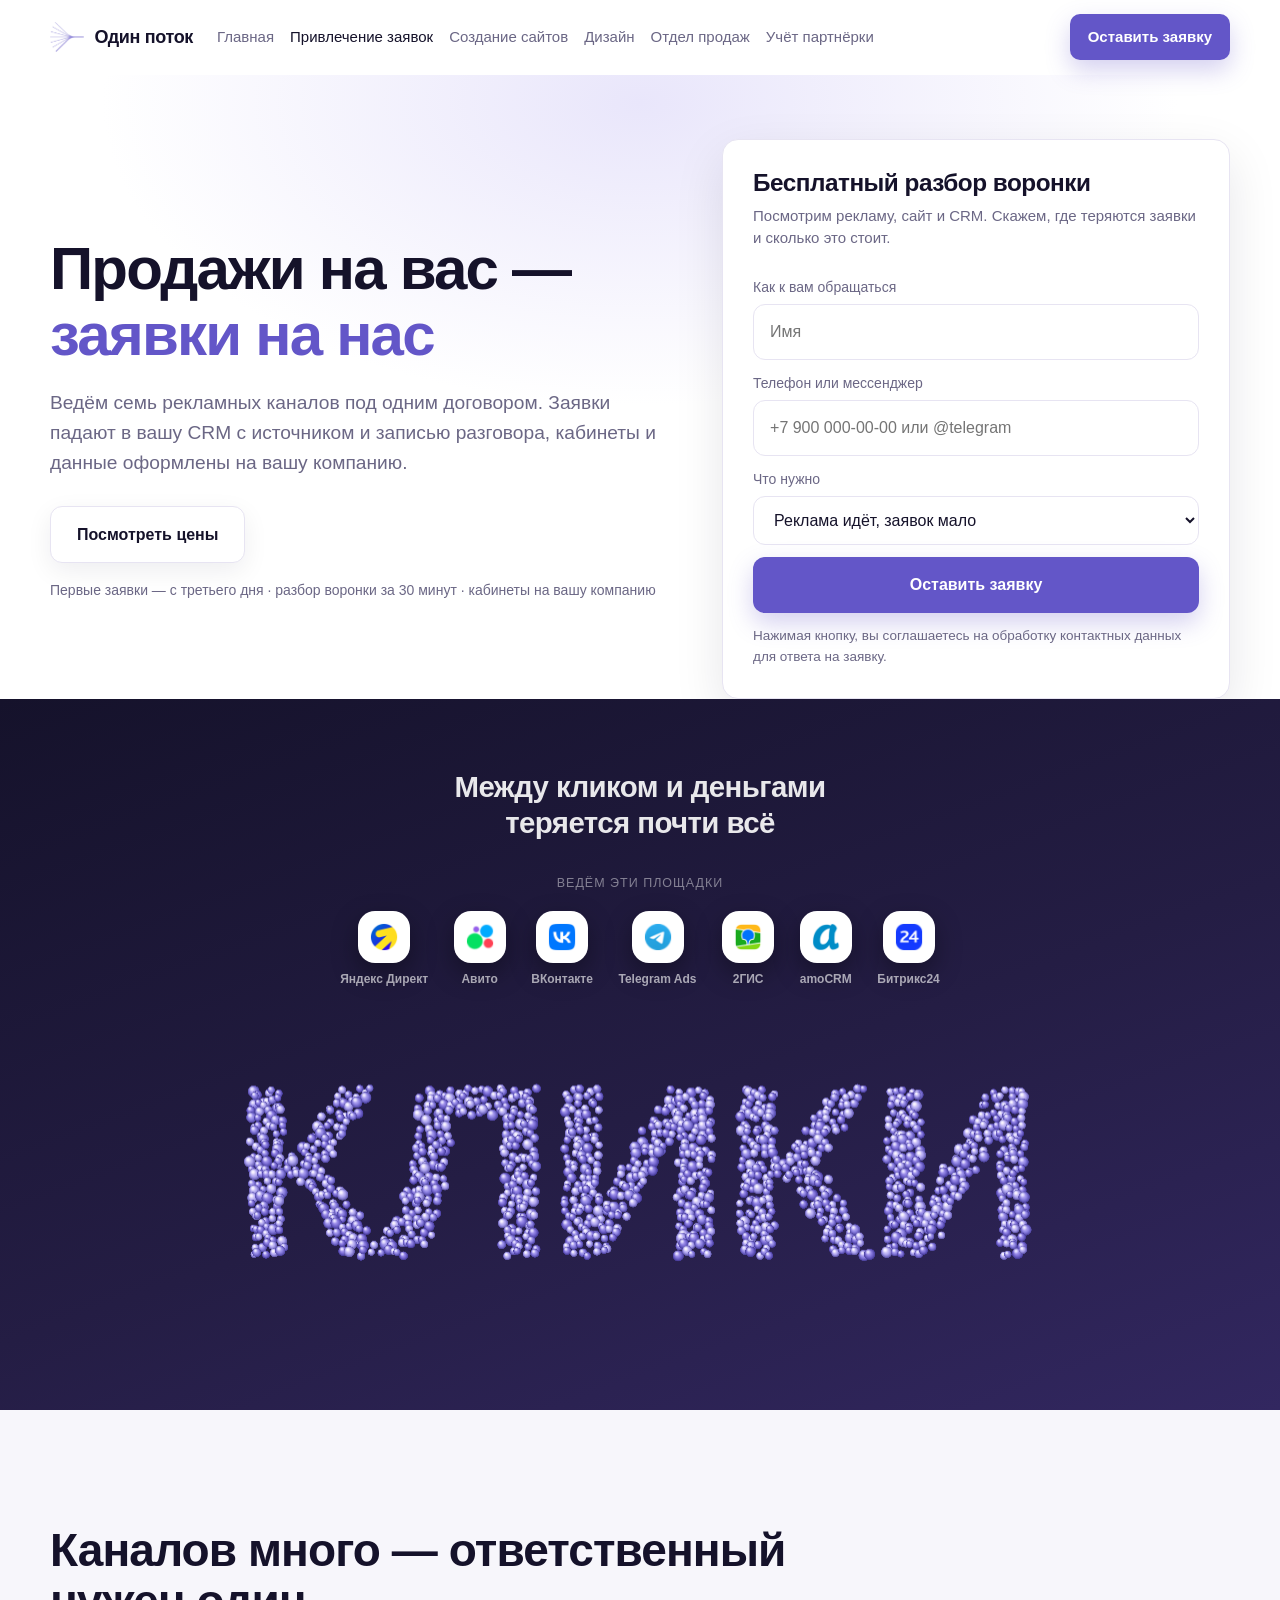
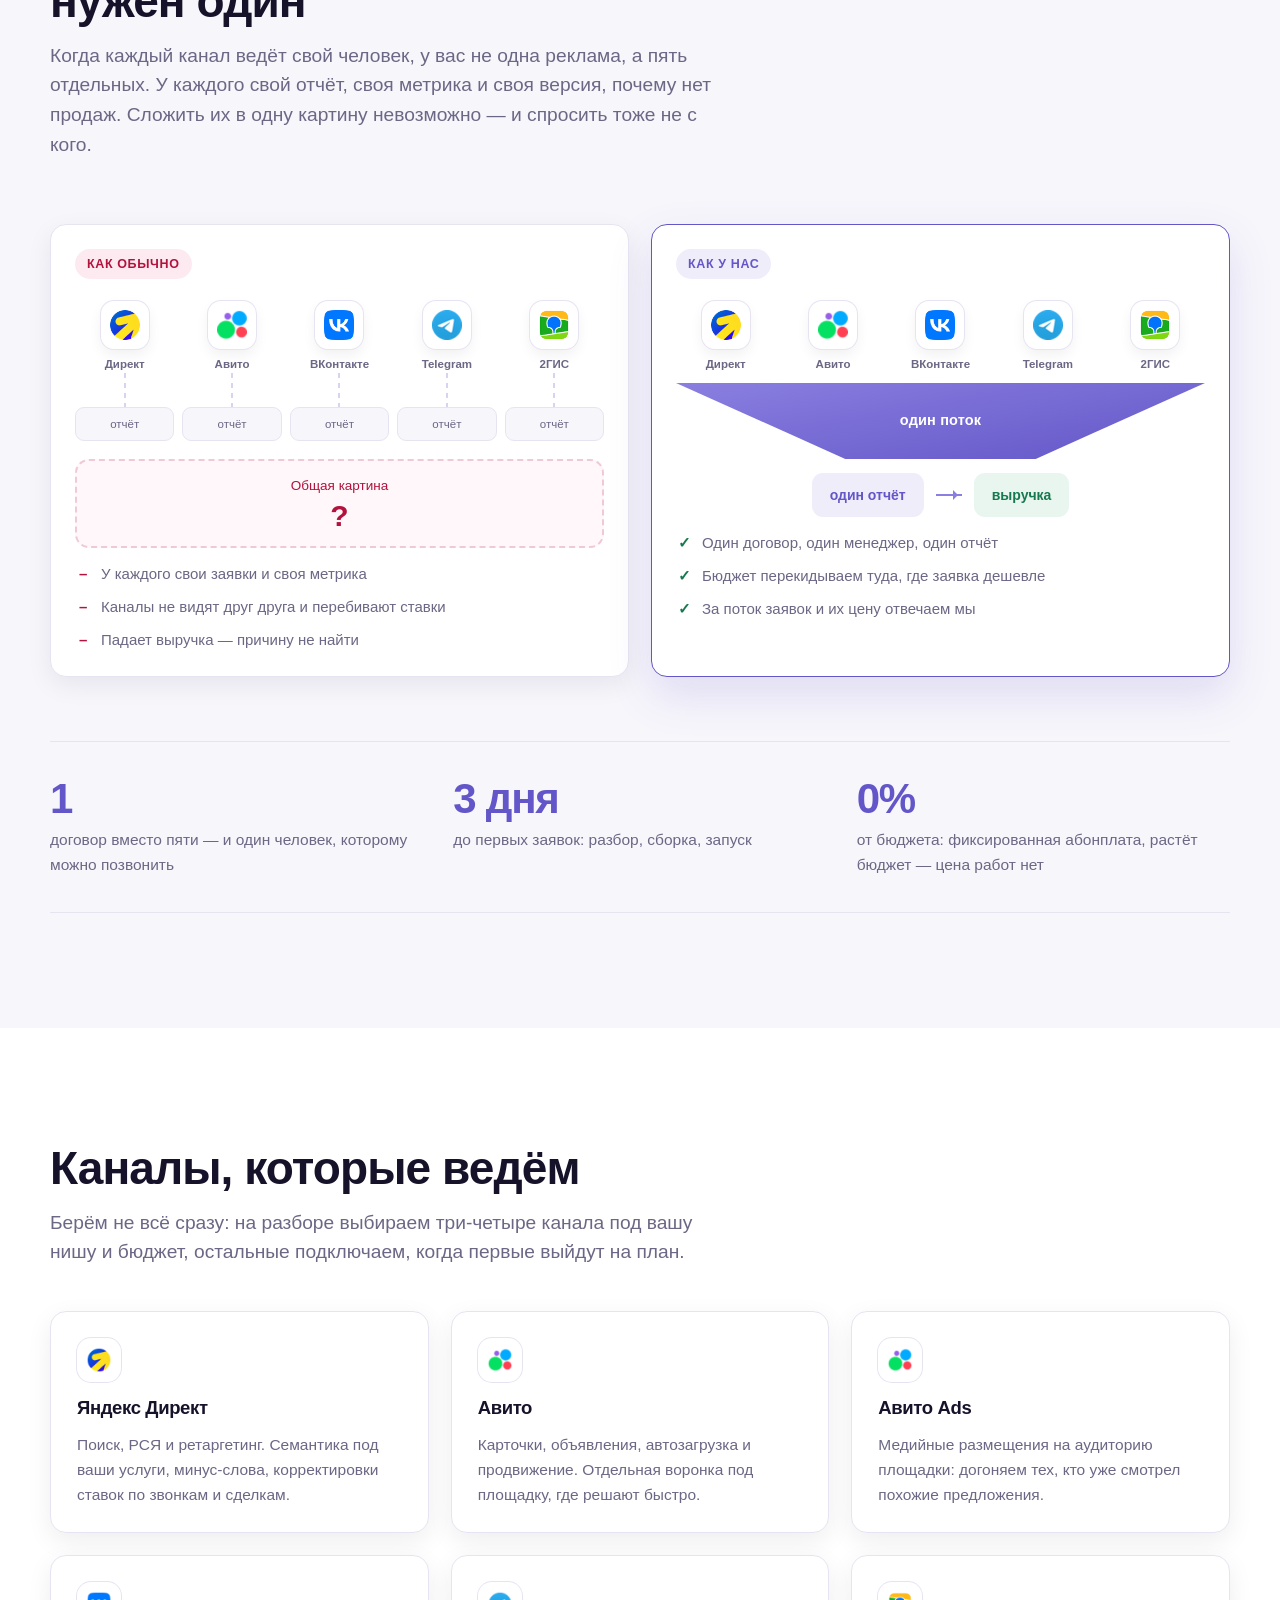
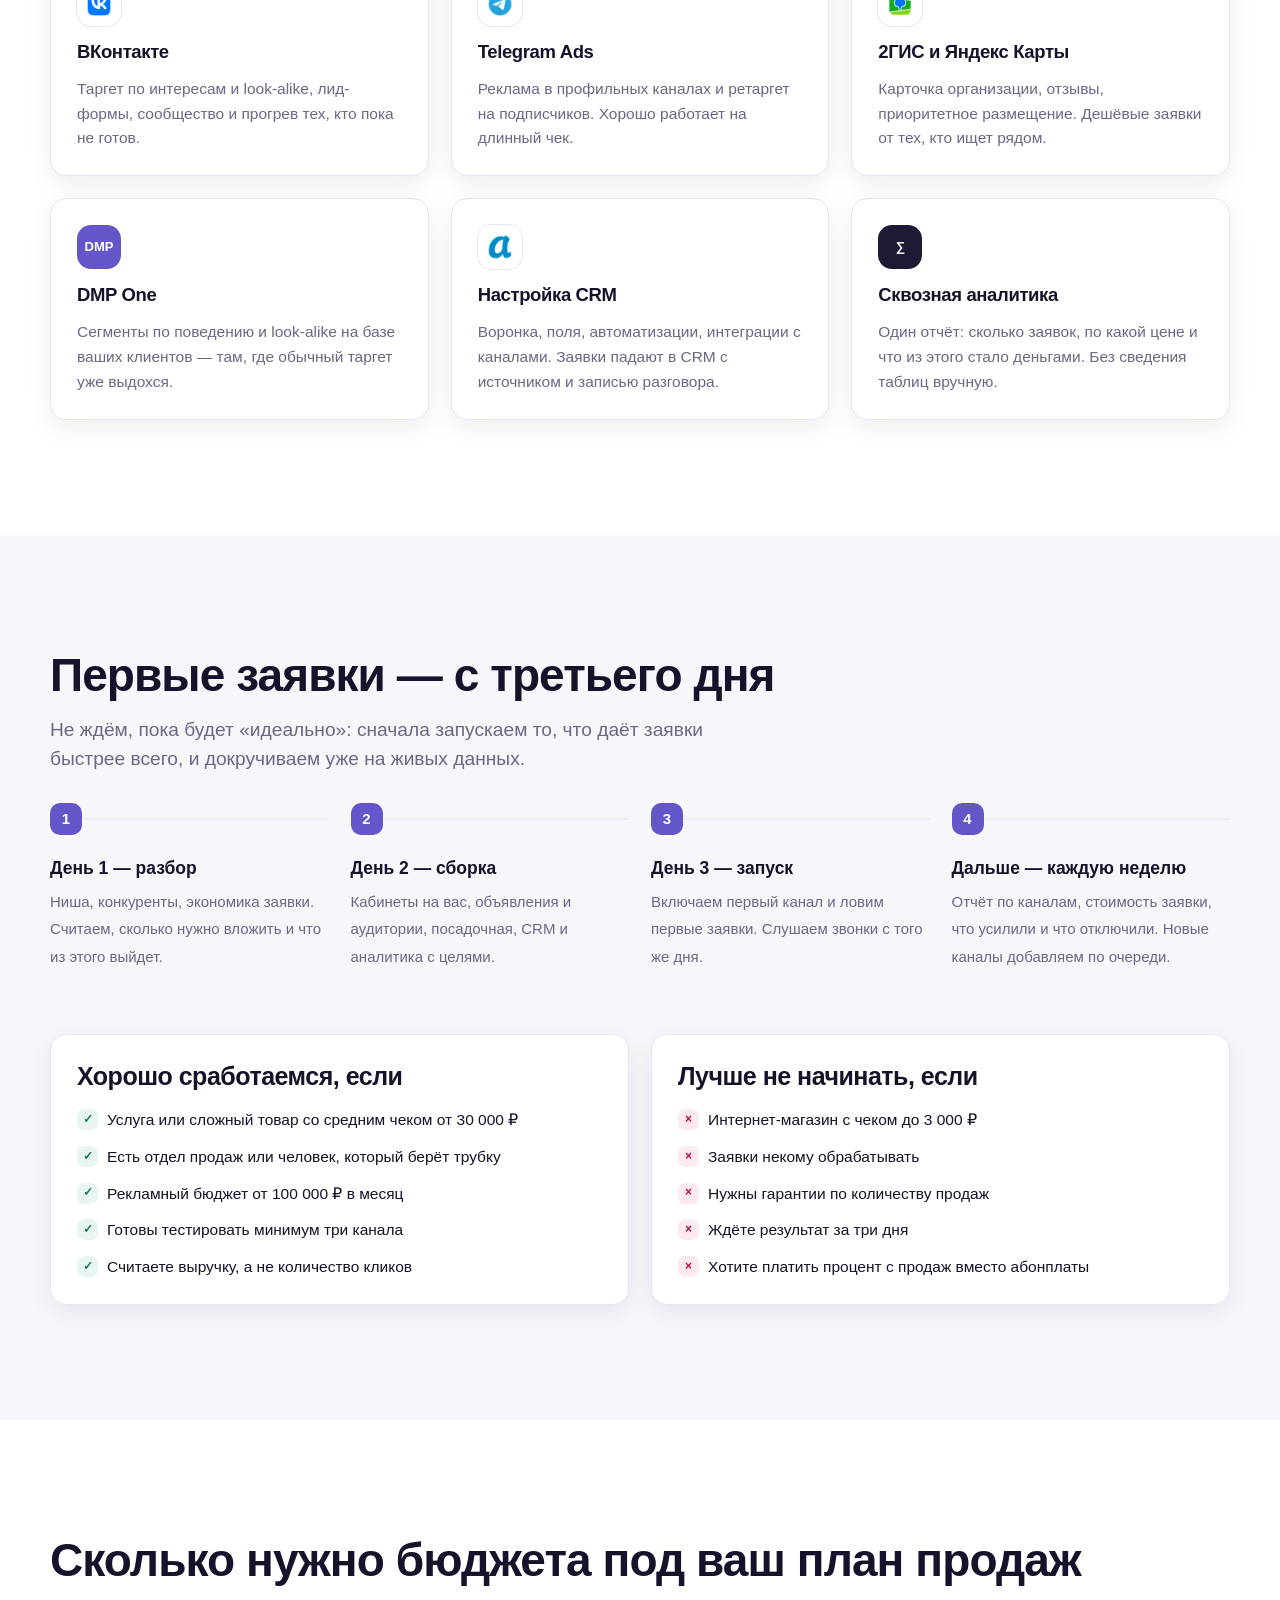
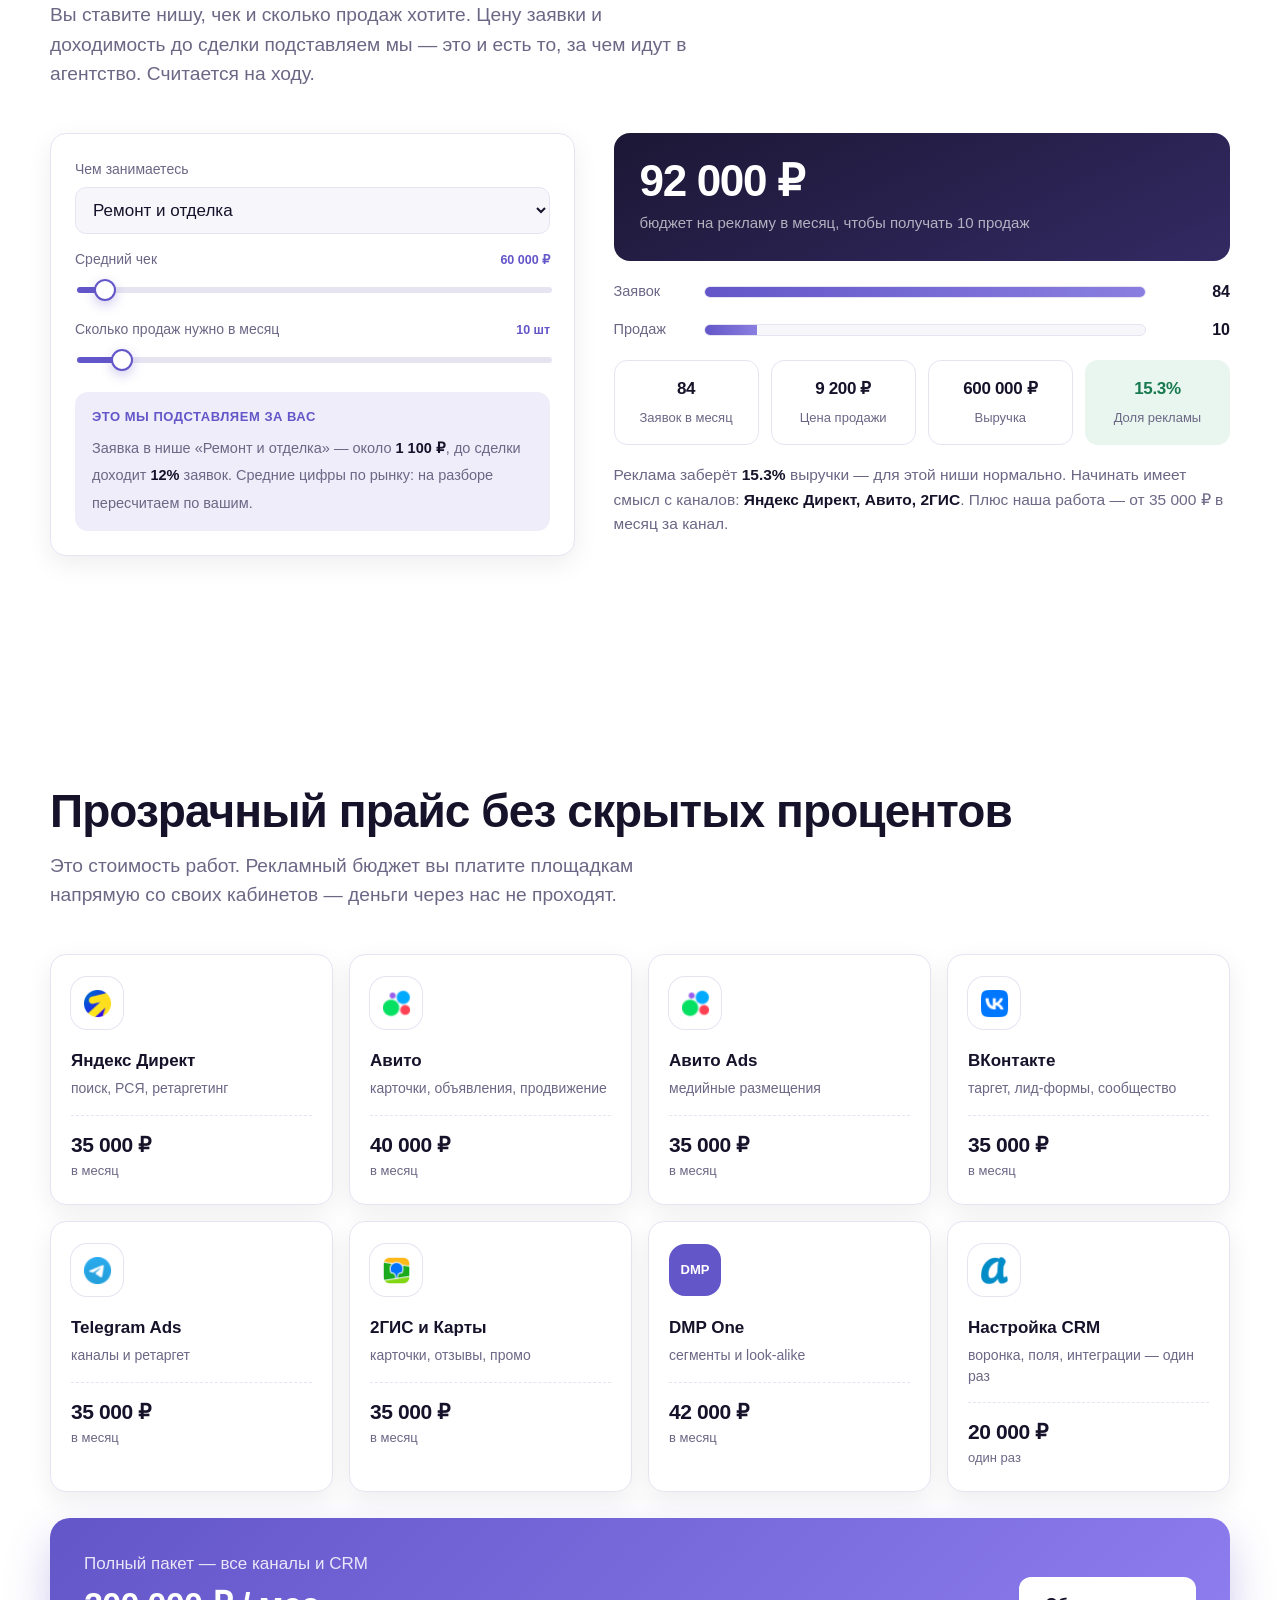
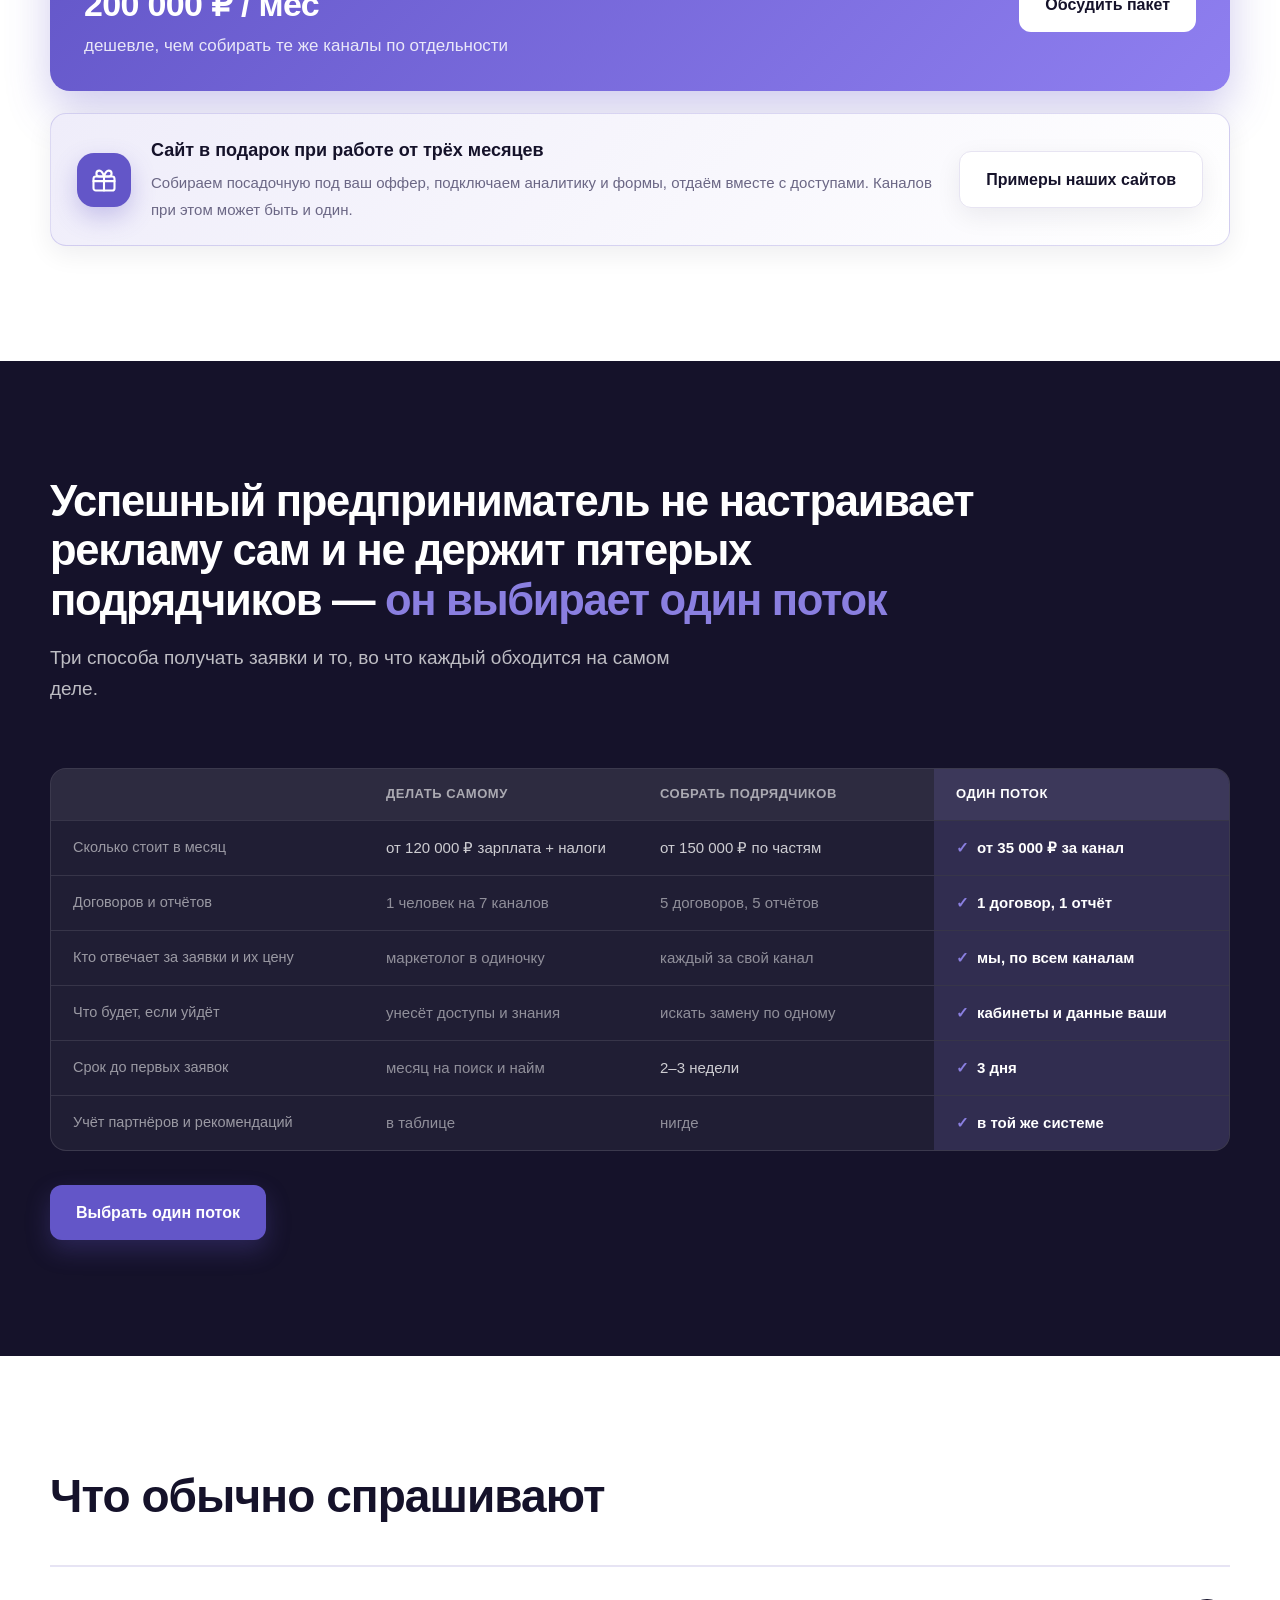
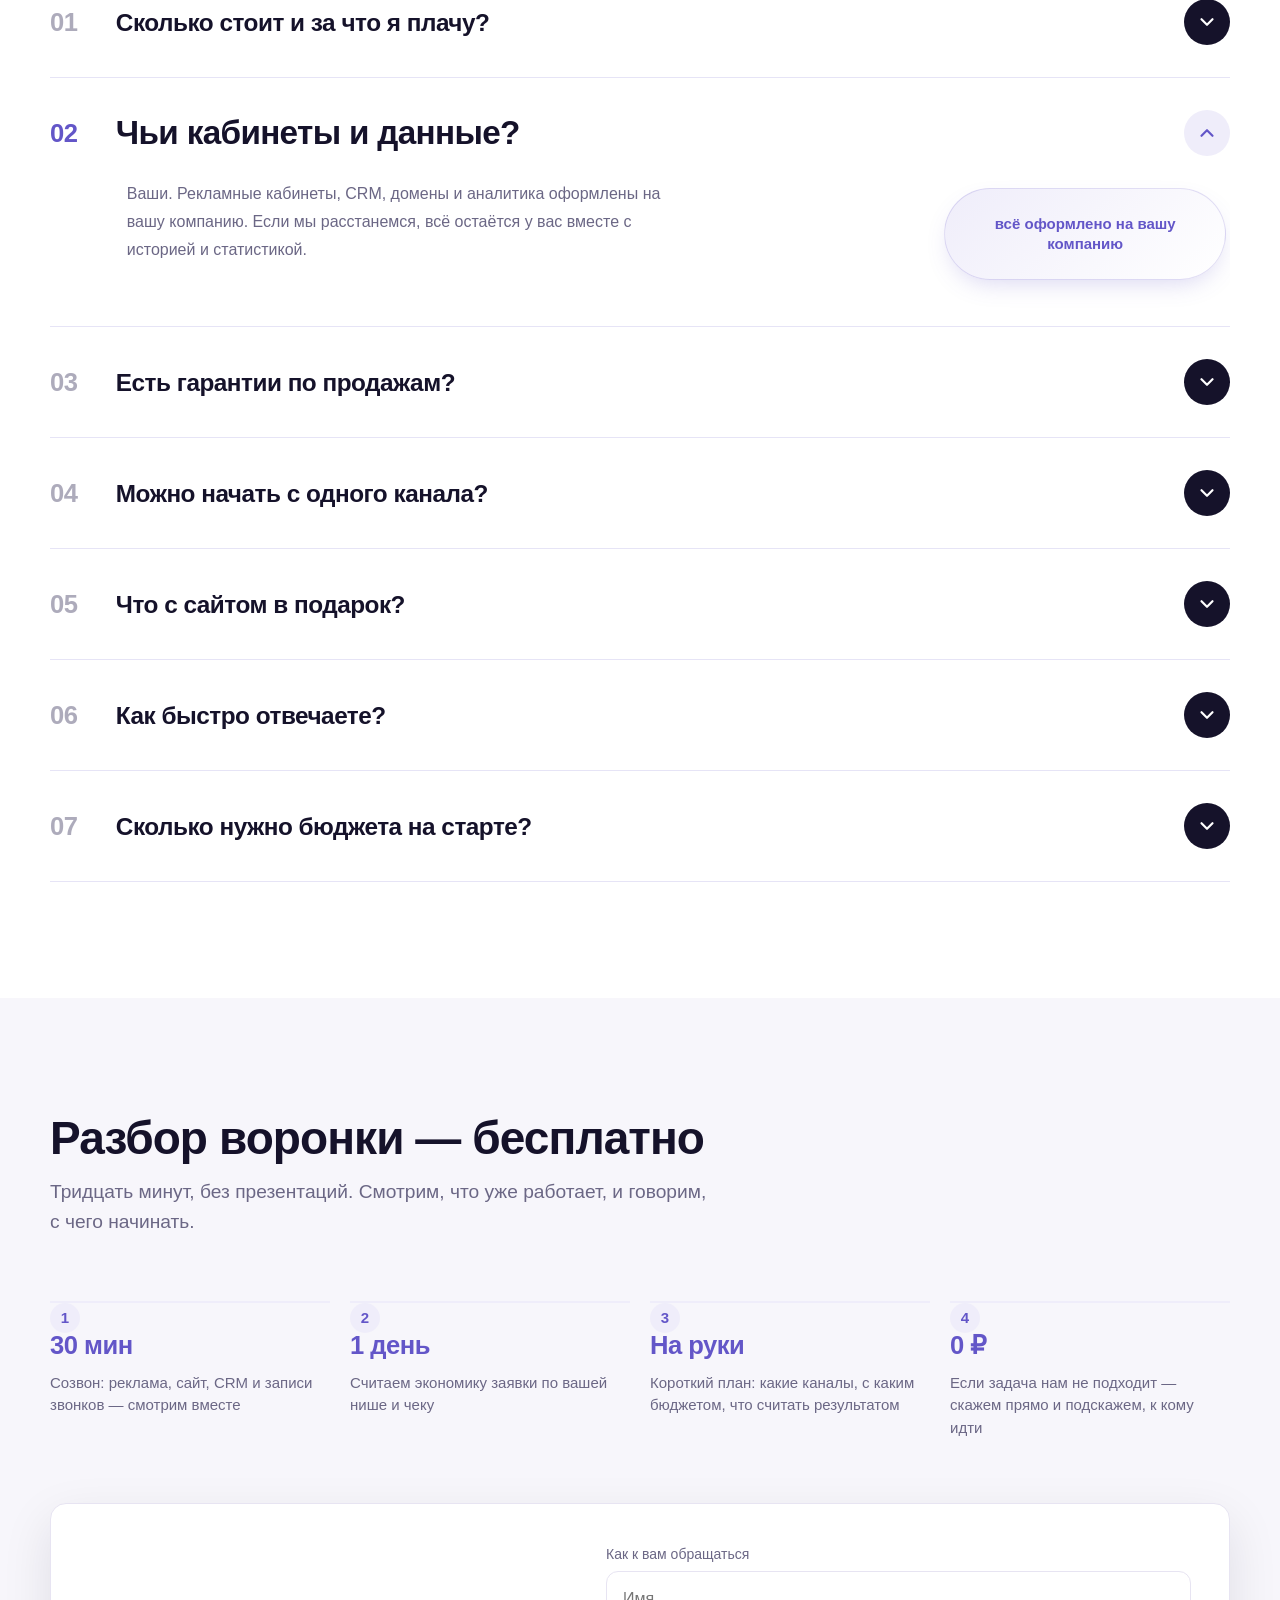
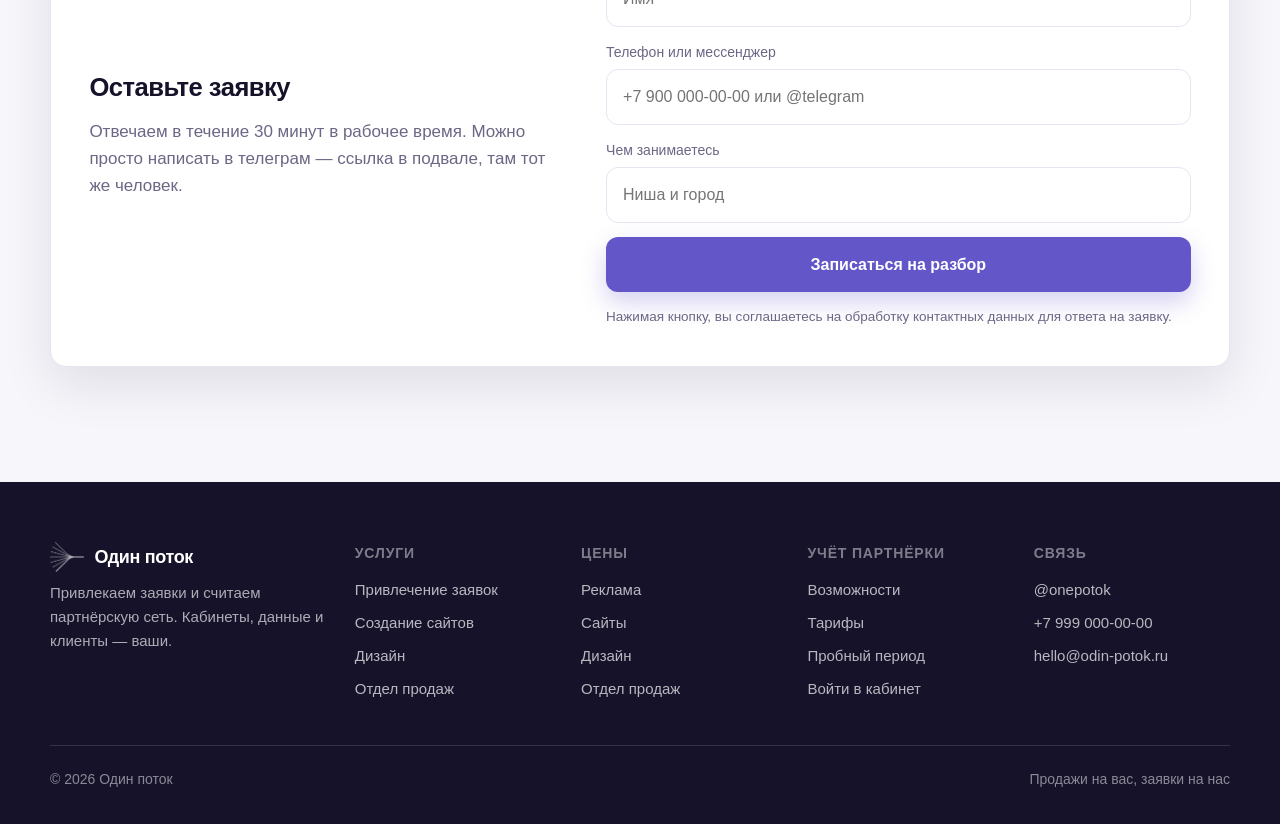
==== agency.html @ 2ae7df0f "Точки вылетают из площадок и сливаются в один поток Логотипы стали настоящими источниками: из-под ка" ====
<!doctype html>
<html lang="ru">
<head>
<meta charset="utf-8" />
<meta name="viewport" content="width=device-width, initial-scale=1" />
<title>Привлечение заявок — агентство «Один поток»</title>
<meta name="description" content="Яндекс Директ, Авито, ВКонтакте, Telegram Ads, 2ГИС, DMP One и настройка CRM под одним договором. Фиксированная абонплата, первые заявки с третьего дня, кабинеты на вашу компанию." />
<link rel="icon" href="assets/logo-mark.png" />
<link rel="stylesheet" href="styles.css" />
</head>
<body data-page="agency">

<header class="head" id="head"></header>

<main>
<!-- ПЕРВЫЙ ЭКРАН -->
<section class="hero hero--page" id="start">
  <div class="wrap hero__in hero__in--split">
    <div>
      <h1 class="rise">Продажи на вас —<br /><span>заявки на нас</span></h1>
      <p class="lead rise">Ведём семь рекламных каналов под одним договором. Заявки падают в вашу CRM с источником и записью разговора,
        кабинеты и данные оформлены на вашу компанию.</p>
      <div class="hero__cta rise">
        <a class="btn btn--ghost" href="#prices">Посмотреть цены</a>
      </div>
      <p class="hero__note rise">Первые заявки — с третьего дня · разбор воронки за 30 минут · кабинеты на вашу компанию</p>
    </div>
    <div data-hero-form="Привлечение заявок"
         data-title="Бесплатный разбор воронки"
         data-sub="Посмотрим рекламу, сайт и CRM. Скажем, где теряются заявки и сколько это стоит."
         data-pick="Реклама идёт, заявок мало|Рекламы пока нет|Меняем подрядчика|Нужна сквозная аналитика|Пока просто посоветоваться"></div>
  </div>

</section>

<!-- ПОЛОСА «ПОТОК» -->
<section class="flowband">
  <div class="wrap">
    <canvas class="stream stream--band" data-flow="КЛИКИ|ЗАЯВКИ|ПРОДАЖИ|₽" data-caps="За них вы платите площадкам|До вас доходит часть|Из них закрывается часть|Ради этого всё и затевалось" aria-hidden="true"></canvas>
    <h2 class="flowband__h rise">Между кликом и деньгами теряется почти всё</h2>
    <div class="srcs" id="srcs"></div>
    <div class="flowband__stage"></div>
    <p class="flowband__cap" data-flow-cap>&nbsp;</p>
  </div>
</section>

<!-- ПРОБЛЕМА -->
<section class="section section--paper">
  <div class="wrap">
    <div class="rise" style="max-width:860px">
      <h2>Каналов много — ответственный нужен один</h2>
      <p class="lead mt-s">Когда каждый канал ведёт свой человек, у вас не одна реклама, а пять отдельных.
        У каждого свой отчёт, своя метрика и своя версия, почему нет продаж. Сложить их в одну картину невозможно —
        и спросить тоже не с кого.</p>
    </div>

    <div class="vs mt-xl">
      <div class="vs__col rise">
        <span class="vs__tag vs__tag--bad">Как обычно</span>
        <div class="dg">
          <div class="dg__row"><span class="dg__chip"><img src="assets/logos/yandex.png" alt="Директ" loading="lazy" /><i>Директ</i></span><span class="dg__chip"><img src="assets/logos/avito.png" alt="Авито" loading="lazy" /><i>Авито</i></span><span class="dg__chip"><img src="assets/logos/vk.png" alt="ВКонтакте" loading="lazy" /><i>ВКонтакте</i></span><span class="dg__chip"><img src="assets/logos/telegram.png" alt="Telegram" loading="lazy" /><i>Telegram</i></span><span class="dg__chip"><img src="assets/logos/2gis.png" alt="2ГИС" loading="lazy" /><i>2ГИС</i></span></div>
          <div class="dg__lanes dg__lanes--split" aria-hidden="true"><i></i><i></i><i></i><i></i><i></i></div>
          <div class="dg__reports">
            <span>отчёт</span><span>отчёт</span><span>отчёт</span><span>отчёт</span><span>отчёт</span>
          </div>
          <div class="dg__empty">Общая картина<b>?</b></div>
        </div>
        <ul class="vs__list">
          <li>У каждого свои заявки и своя метрика</li>
          <li>Каналы не видят друг друга и перебивают ставки</li>
          <li>Падает выручка — причину не найти</li>
        </ul>
      </div>

      <div class="vs__col vs__col--good rise">
        <span class="vs__tag vs__tag--good">Как у нас</span>
        <div class="dg">
          <div class="dg__row"><span class="dg__chip"><img src="assets/logos/yandex.png" alt="Директ" loading="lazy" /><i>Директ</i></span><span class="dg__chip"><img src="assets/logos/avito.png" alt="Авито" loading="lazy" /><i>Авито</i></span><span class="dg__chip"><img src="assets/logos/vk.png" alt="ВКонтакте" loading="lazy" /><i>ВКонтакте</i></span><span class="dg__chip"><img src="assets/logos/telegram.png" alt="Telegram" loading="lazy" /><i>Telegram</i></span><span class="dg__chip"><img src="assets/logos/2gis.png" alt="2ГИС" loading="lazy" /><i>2ГИС</i></span></div>
          <div class="dg__funnel" aria-hidden="true"><span>один поток</span></div>
          <div class="dg__out">
            <span class="dg__card">один отчёт</span>
            <span class="dg__arrow" aria-hidden="true"></span>
            <span class="dg__card dg__card--money">выручка</span>
          </div>
        </div>
        <ul class="vs__list vs__list--good">
          <li>Один договор, один менеджер, один отчёт</li>
          <li>Бюджет перекидываем туда, где заявка дешевле</li>
          <li>За поток заявок и их цену отвечаем мы</li>
        </ul>
      </div>
    </div>

    <div class="stats mt-xl rise">
      <div><b>1</b><span>договор вместо пяти — и один человек, которому можно позвонить</span></div>
      <div><b>3 дня</b><span>до первых заявок: разбор, сборка, запуск</span></div>
      <div><b>0%</b><span>от бюджета: фиксированная абонплата, растёт бюджет — цена работ нет</span></div>
    </div>
  </div>
</section>

<!-- КАНАЛЫ -->
<section class="section" id="channels-sec">
  <div class="wrap">
    <div class="rise">
      <h2>Каналы, которые ведём</h2>
      <p class="lead mt-s">Берём не всё сразу: на разборе выбираем три-четыре канала под вашу нишу и бюджет, остальные подключаем, когда первые выйдут на план.</p>
    </div>
    <div class="grid g3 mt-l" id="channels"></div>
  </div>
</section>

<!-- КАК РАБОТАЕМ -->
<section class="section section--paper" id="how">
  <div class="wrap">
    <div class="rise">
      <h2>Первые заявки — с третьего дня</h2>
      <p class="lead mt-s">Не ждём, пока будет «идеально»: сначала запускаем то, что даёт заявки быстрее всего,
        и докручиваем уже на живых данных.</p>
    </div>
    <div class="steps mt-l">
      <div class="step rise"><b>День 1 — разбор</b><span>Ниша, конкуренты, экономика заявки. Считаем, сколько нужно вложить и что из этого выйдет.</span></div>
      <div class="step rise"><b>День 2 — сборка</b><span>Кабинеты на вас, объявления и аудитории, посадочная, CRM и аналитика с целями.</span></div>
      <div class="step rise"><b>День 3 — запуск</b><span>Включаем первый канал и ловим первые заявки. Слушаем звонки с того же дня.</span></div>
      <div class="step rise"><b>Дальше — каждую неделю</b><span>Отчёт по каналам, стоимость заявки, что усилили и что отключили. Новые каналы добавляем по очереди.</span></div>
    </div>

    <div class="fit mt-xl">
      <div class="card rise">
        <h3>Хорошо сработаемся, если</h3>
        <ul>
          <li>Услуга или сложный товар со средним чеком от 30 000 ₽</li>
          <li>Есть отдел продаж или человек, который берёт трубку</li>
          <li>Рекламный бюджет от 100 000 ₽ в месяц</li>
          <li>Готовы тестировать минимум три канала</li>
          <li>Считаете выручку, а не количество кликов</li>
        </ul>
      </div>
      <div class="card rise">
        <h3>Лучше не начинать, если</h3>
        <ul class="fit--no">
          <li>Интернет-магазин с чеком до 3 000 ₽</li>
          <li>Заявки некому обрабатывать</li>
          <li>Нужны гарантии по количеству продаж</li>
          <li>Ждёте результат за три дня</li>
          <li>Хотите платить процент с продаж вместо абонплаты</li>
        </ul>
      </div>
    </div>
  </div>
</section>

<!-- КАЛЬКУЛЯТОР -->
<section class="section" id="calc-sec">
  <div class="wrap">
    <h2 class="rise">Сколько нужно бюджета под ваш план продаж</h2>
    <p class="lead mt-s rise">Вы ставите нишу, чек и сколько продаж хотите. Цену заявки и доходимость до сделки
      подставляем мы — это и есть то, за чем идут в агентство. Считается на ходу.</p>
    <div class="calc2 mt-l rise" id="calc"></div>
  </div>
</section>

<!-- ЦЕНЫ -->
<section class="section" id="prices">
  <div class="wrap">
    <div class="rise">
      <h2>Прозрачный прайс без скрытых процентов</h2>
      <p class="lead mt-s">Это стоимость работ. Рекламный бюджет вы платите площадкам напрямую со своих кабинетов — деньги через нас не проходят.</p>
    </div>
    <div class="pcards mt-l" id="prices-list"></div>
    <div class="price-hero rise">
      <div>
        <span style="opacity:.85">Полный пакет — все каналы и CRM</span>
        <b>200 000 ₽ / мес</b>
        <span style="opacity:.85">дешевле, чем собирать те же каналы по отдельности</span>
      </div>
      <a class="btn" href="#start">Обсудить пакет</a>
    </div>
    <div class="gift rise">
      <span class="gift__ic" aria-hidden="true">
        <svg viewBox="0 0 24 24" width="28" height="28" fill="none" stroke="currentColor" stroke-width="1.8" stroke-linecap="round" stroke-linejoin="round">
          <rect x="3" y="9" width="18" height="12" rx="2" /><path d="M3 13h18M12 9v12" />
          <path d="M12 9S10.5 4 8 4a2.5 2.5 0 0 0 0 5h4zM12 9s1.5-5 4-5a2.5 2.5 0 0 1 0 5h-4z" />
        </svg>
      </span>
      <div class="gift__t">
        <b>Сайт в подарок при работе от трёх месяцев</b>
        <span>Собираем посадочную под ваш оффер, подключаем аналитику и формы, отдаём вместе с доступами.
          Каналов при этом может быть и один.</span>
      </div>
      <a class="btn btn--ghost" href="web.html#works">Примеры наших сайтов</a>
    </div>
  </div>
</section>

<!-- СРАВНЕНИЕ -->
<section class="section section--ink">
  <div class="wrap">
    <h2 class="slogan rise">Успешный предприниматель не настраивает рекламу сам
      и не держит пятерых подрядчиков — <span>он выбирает один поток</span></h2>
    <p class="slogan__p rise">Три способа получать заявки и то, во что каждый обходится на самом деле.</p>

    <div class="cmp mt-xl rise">
      <div class="cmp__head">
        <span></span>
        <span class="cmp__h">Делать самому</span>
        <span class="cmp__h">Собрать подрядчиков</span>
        <span class="cmp__h cmp__h--best">Один поток</span>
      </div>
      <div class="cmp__row"><span class="cmp__k">Сколько стоит в месяц</span>
        <span data-l="Самому">от 120 000 ₽ зарплата + налоги</span><span data-l="Подрядчики">от 150 000 ₽ по частям</span><span data-l="Один поток" class="cmp__best">от 35 000 ₽ за канал</span></div>
      <div class="cmp__row"><span class="cmp__k">Договоров и отчётов</span>
        <span data-l="Самому" class="cmp__no">1 человек на 7 каналов</span><span data-l="Подрядчики" class="cmp__no">5 договоров, 5 отчётов</span><span data-l="Один поток" class="cmp__best">1 договор, 1 отчёт</span></div>
      <div class="cmp__row"><span class="cmp__k">Кто отвечает за заявки и их цену</span>
        <span data-l="Самому" class="cmp__no">маркетолог в одиночку</span><span data-l="Подрядчики" class="cmp__no">каждый за свой канал</span><span data-l="Один поток" class="cmp__best">мы, по всем каналам</span></div>
      <div class="cmp__row"><span class="cmp__k">Что будет, если уйдёт</span>
        <span data-l="Самому" class="cmp__no">унесёт доступы и знания</span><span data-l="Подрядчики" class="cmp__no">искать замену по одному</span><span data-l="Один поток" class="cmp__best">кабинеты и данные ваши</span></div>
      <div class="cmp__row"><span class="cmp__k">Срок до первых заявок</span>
        <span data-l="Самому" class="cmp__no">месяц на поиск и найм</span><span data-l="Подрядчики">2–3 недели</span><span data-l="Один поток" class="cmp__best">3 дня</span></div>
      <div class="cmp__row"><span class="cmp__k">Учёт партнёров и рекомендаций</span>
        <span data-l="Самому" class="cmp__no">в таблице</span><span data-l="Подрядчики" class="cmp__no">нигде</span><span data-l="Один поток" class="cmp__best">в той же системе</span></div>
    </div>
    <div class="slogan__cta rise"><a class="btn" href="#start">Выбрать один поток</a></div>
  </div>
</section>

<!-- ВОПРОСЫ -->
<section class="section" id="faq">
  <div class="wrap">
    <div class="rise">
      <h2>Что обычно спрашивают</h2>
    </div>
    <div class="faq mt-l rise">
      <details data-pill="от 35 000 ₽ за канал, бюджет — напрямую площадкам"><summary>Сколько стоит и за что я плачу?</summary><p>Вы платите абонплату за работы — она фиксированная и не зависит от рекламного бюджета. Бюджет платите площадкам напрямую со своих кабинетов. Отдельные каналы — от 35 000 ₽/мес, полный пакет — 200 000 ₽/мес.</p></details>
      <details data-pill="всё оформлено на вашу компанию"><summary>Чьи кабинеты и данные?</summary><p>Ваши. Рекламные кабинеты, CRM, домены и аналитика оформлены на вашу компанию. Если мы расстанемся, всё остаётся у вас вместе с историей и статистикой.</p></details>
      <details data-pill="гарантируем прозрачность, а не количество сделок"><summary>Есть гарантии по продажам?</summary><p>Гарантий по количеству сделок не даём: продажи зависят и от вашего отдела продаж. Гарантируем прозрачность — еженедельный отчёт по каналам, стоимость заявки и записи разговоров.</p></details>
      <details data-pill="можно, но советуем минимум три"><summary>Можно начать с одного канала?</summary><p>Да. Но честно предупреждаем: один канал редко даёт устойчивый поток. Мы рекомендуем минимум три — так видно, где заявка дешевле, и нет зависимости от одной площадки.</p></details>
      <details data-pill="посадочная бесплатно при работе от трёх месяцев"><summary>Что с сайтом в подарок?</summary><p>Если работаем вместе от трёх месяцев, собираем посадочную страницу под ваш оффер, подключаем аналитику и формы и отдаём с доступами. Число каналов роли не играет — можно вести и один. Отдельно такая работа стоила бы как месяц ведения.</p></details>
      <details data-pill="в течение 30 минут в рабочее время"><summary>Как быстро отвечаете?</summary><p>В рабочее время — в течение 30 минут. Дальше держим связь в удобном вам мессенджере, без «личного кабинета подрядчика».</p></details>
      <details data-pill="от 100 000 ₽ в месяц на рекламу"><summary>Сколько нужно бюджета на старте?</summary><p>От 100 000 ₽ в месяц на рекламу: меньшая сумма размазывается по каналам и не даёт статистики для выводов. Точную цифру считаем на разборе под вашу нишу и средний чек.</p></details>
    </div>
  </div>
</section>

<!-- ЗАЯВКА -->
<section class="section section--paper" id="go">
  <div class="wrap">
    <div class="rise" style="max-width:720px">
      <h2>Разбор воронки — бесплатно</h2>
      <p class="lead mt-s">Тридцать минут, без презентаций. Смотрим, что уже работает, и говорим, с чего начинать.</p>
    </div>

    <div class="path mt-xl">
      <div class="path__i rise"><b>30 мин</b><span>Созвон: реклама, сайт, CRM и записи звонков — смотрим вместе</span></div>
      <div class="path__i rise"><b>1 день</b><span>Считаем экономику заявки по вашей нише и чеку</span></div>
      <div class="path__i rise"><b>На руки</b><span>Короткий план: какие каналы, с каким бюджетом, что считать результатом</span></div>
      <div class="path__i rise"><b>0 ₽</b><span>Если задача нам не подходит — скажем прямо и подскажем, к кому идти</span></div>
    </div>

    <div class="leadbox mt-xl rise">
      <div>
        <h3>Оставьте заявку</h3>
        <p class="dim mt-s">Отвечаем в течение 30 минут в рабочее время. Можно просто написать в телеграм —
          ссылка в подвале, там тот же человек.</p>
      </div>
      <form class="leadbox__form" data-lead="Привлечение заявок" novalidate>
        <div class="form">
          <div class="f"><label for="n">Как к вам обращаться</label><input id="n" name="name" placeholder="Имя" autocomplete="name" required /></div>
          <div class="f"><label for="c">Телефон или мессенджер</label><input id="c" name="contact" placeholder="+7 900 000-00-00 или @telegram" required /></div>
          <div class="f"><label for="b">Чем занимаетесь</label><input id="b" name="biz" placeholder="Ниша и город" /></div>
          <button class="btn btn--wide" type="submit">Записаться на разбор</button>
          <div class="form__ok">Готово — открылся мессенджер с вашей заявкой. Если он не открылся, напишите нам напрямую: контакты в подвале.</div>
          <p class="form__note">Нажимая кнопку, вы соглашаетесь на обработку контактных данных для ответа на заявку.</p>
        </div>
      </form>
    </div>
  </div>
</section>
</main>

<footer class="foot" id="foot"></footer>
<script src="app.js"></script>
<script src="stream.js"></script>
<script src="widgets.js"></script>
</body>
</html>
---- styles.css ----
/*
 * Сайт «Один поток»: агентство привлечения заявок + платформа учёта партнёрок.
 * Светлый фон, один акцент из логотипа, много воздуха, крупная типографика.
 */

:root {
  --accent: #6356c8;
  --accent-2: #8a7fe0;
  --accent-soft: #efedfa;
  --ink: #15122a;
  --dim: #6b6785;
  --line: #e7e4f2;
  --paper: #f7f6fb;
  --ok: #17794f;
  --ok-bg: #e8f6ef;
  --warn-bg: #fff4d6;
  --radius: 16px;
  --shadow: 0 18px 50px rgba(21, 18, 42, .10);
  --shadow-soft: 0 8px 26px rgba(21, 18, 42, .07);
  --max: 1180px;
}

* { box-sizing: border-box; }

/* Полосы прокрутки убраны: страница листается колесом, пальцем и клавишами. */
* { scrollbar-width: none; -ms-overflow-style: none; }
*::-webkit-scrollbar { width: 0; height: 0; display: none; }

html { scroll-behavior: smooth; scroll-padding-top: 88px; }

body {
  margin: 0;
  background: #fff;
  color: var(--ink);
  font: 17px/1.6 -apple-system, "Segoe UI", Roboto, "Helvetica Neue", Arial, sans-serif;
  -webkit-font-smoothing: antialiased;
  overflow-x: hidden;
}

h1, h2, h3, h4 { margin: 0; letter-spacing: -.02em; line-height: 1.1; font-weight: 700; }
h1 { font-size: clamp(38px, 6.4vw, 76px); letter-spacing: -.03em; }
h2 { font-size: clamp(28px, 3.6vw, 46px); }
h3 { font-size: clamp(20px, 2vw, 25px); line-height: 1.25; }
p { margin: 0; }
a { color: inherit; text-decoration: none; }
img { max-width: 100%; display: block; }

.wrap { width: min(var(--max), calc(100% - 48px)); margin: 0 auto; }
.section { padding: clamp(64px, 9vw, 130px) 0; }
.section--paper { background: var(--paper); }
.section--ink { background: var(--ink); color: #fff; }
.section--ink .dim, .section--ink .lead { color: rgba(255,255,255,.7); }

.kicker {
  display: inline-flex; align-items: center; gap: 8px;
  font-size: 12px; letter-spacing: .16em; text-transform: uppercase; font-weight: 700;
  color: var(--accent); margin-bottom: 18px;
}
.kicker::before { content: ''; width: 22px; height: 2px; background: var(--accent); border-radius: 2px; }
.section--ink .kicker { color: var(--accent-2); }
.section--ink .kicker::before { background: var(--accent-2); }

.lead { font-size: clamp(17px, 1.5vw, 20px); color: var(--dim); line-height: 1.55; max-width: 62ch; }
.dim { color: var(--dim); }
.mt-s { margin-top: 14px; } .mt-m { margin-top: 26px; } .mt-l { margin-top: 44px; } .mt-xl { margin-top: 64px; }

/* ---------- кнопки ---------- */
.btn {
  display: inline-flex; align-items: center; justify-content: center; gap: 9px;
  border: 0; cursor: pointer; font: inherit; font-weight: 600; font-size: 16px;
  padding: 15px 26px; border-radius: 12px; transition: transform .15s ease, box-shadow .2s ease, background .2s ease;
  background: var(--accent); color: #fff; box-shadow: 0 10px 24px rgba(99, 86, 200, .28);
}
.btn:hover { transform: translateY(-2px); box-shadow: 0 16px 32px rgba(99, 86, 200, .34); }
.btn--ghost { background: #fff; color: var(--ink); border: 1px solid var(--line); box-shadow: var(--shadow-soft); }
.btn--ghost:hover { border-color: var(--accent); box-shadow: 0 12px 28px rgba(21,18,42,.1); }
.btn--ink { background: var(--ink); box-shadow: 0 10px 24px rgba(21, 18, 42, .25); }
.btn--sm { padding: 11px 18px; font-size: 15px; border-radius: 10px; }
.btn--wide { width: 100%; }

/* ---------- шапка ---------- */
.head {
  position: sticky; top: 0; z-index: 60;
  backdrop-filter: saturate(180%) blur(14px);
  background: rgba(255,255,255,.82);
  border-bottom: 1px solid transparent;
  transition: border-color .2s ease, box-shadow .2s ease;
}
.head.is-stuck { border-color: var(--line); box-shadow: 0 6px 24px rgba(21,18,42,.06); }
.head__in { display: flex; align-items: center; gap: 26px; height: 74px; }
.brand { display: flex; align-items: center; gap: 11px; font-weight: 800; font-size: 18px; letter-spacing: -.02em; }
.brand img { height: 30px; width: auto; }
.nav { display: flex; gap: 24px; margin-left: 18px; }
.nav a { font-size: 15.5px; color: var(--dim); font-weight: 500; transition: color .15s ease; }
.nav a:hover, .nav a.is-active { color: var(--ink); }
.head__cta { margin-left: auto; display: flex; gap: 10px; align-items: center; }
.burger { display: none; background: none; border: 0; font-size: 24px; cursor: pointer; color: var(--ink); }

/* ---------- первый экран ---------- */
.hero { position: relative; padding: clamp(50px, 7vw, 92px) 0 0; overflow: hidden; }
.hero::before {
  content: ''; position: absolute; inset: -260px 0 auto; height: 720px;
  background: radial-gradient(60% 60% at 50% 40%, #e9e6fb 0%, rgba(247,246,251,0) 70%);
  z-index: -1;
}
.hero__in { text-align: center; }
.hero h1 span { color: var(--accent); }
.hero .lead { margin: 22px auto 0; text-align: center; }
.hero__cta { display: flex; gap: 14px; justify-content: center; flex-wrap: wrap; margin-top: 34px; }
.hero__note { margin-top: 16px; font-size: 14px; color: var(--dim); }

/* бегущие карточки площадок */
.marquee { position: relative; margin-top: clamp(40px, 5vw, 66px); padding-bottom: 24px; }
.marquee::before, .marquee::after {
  content: ''; position: absolute; top: 0; bottom: 0; width: 140px; z-index: 3; pointer-events: none;
}
.marquee::before { left: 0; background: linear-gradient(90deg, #fff, rgba(255,255,255,0)); }
.marquee::after { right: 0; background: linear-gradient(270deg, #fff, rgba(255,255,255,0)); }
.arc { position: absolute; top: -34px; left: -4%; width: 108%; height: 170px; z-index: 0; pointer-events: none; }
.marquee__row { position: relative; z-index: 1; display: flex; gap: 18px; width: max-content; animation: slide 46s linear infinite; }
.marquee__row + .marquee__row { margin-top: 18px; animation-duration: 58s; animation-direction: reverse; }
.marquee:hover .marquee__row { animation-play-state: paused; }
@keyframes slide { from { transform: translateX(0); } to { transform: translateX(-50%); } }

.plat {
  width: 236px; flex: none; background: #fff; border: 1px solid var(--line); border-radius: 18px;
  padding: 18px; box-shadow: var(--shadow-soft); transition: transform .25s ease, box-shadow .25s ease;
}
.plat:nth-child(odd) { transform: rotate(-1.6deg); }
.plat:nth-child(even) { transform: rotate(1.4deg); }
.plat:hover { transform: rotate(0) translateY(-6px); box-shadow: var(--shadow); }
.plat__ic {
  width: 46px; height: 46px; border-radius: 13px; display: grid; place-items: center;
  color: #fff; font-weight: 800; font-size: 19px; margin-bottom: 12px; letter-spacing: -.02em;
}
.plat__n { font-weight: 700; font-size: 16px; }
.plat__t { font-size: 13.5px; color: var(--dim); margin-top: 2px; }

/* ---------- две дороги ---------- */
.ways { display: grid; grid-template-columns: repeat(3, 1fr); gap: 22px; }
@media (max-width: 1100px) { .ways { grid-template-columns: 1fr; } }
.way {
  position: relative; border-radius: 22px; padding: 38px 34px 34px; overflow: hidden;
  border: 1px solid var(--line); background: #fff; box-shadow: var(--shadow-soft);
  transition: transform .2s ease, box-shadow .2s ease;
}
.way:hover { transform: translateY(-4px); box-shadow: var(--shadow); }
.way--dark { background: linear-gradient(150deg, #211c3d, #34285f 70%, #463680); color: #fff; border-color: transparent; }
.way--dark .dim { color: rgba(255,255,255,.7); }
.way__tag { display: inline-block; font-size: 13px; font-weight: 600; padding: 5px 13px; border-radius: 999px; background: var(--accent-soft); color: var(--accent); margin-bottom: 18px; }
.way--dark .way__tag { background: rgba(255,255,255,.14); color: #fff; }
.way ul { list-style: none; margin: 20px 0 26px; padding: 0; display: grid; gap: 11px; }
.way li { position: relative; padding-left: 26px; font-size: 15.5px; }
.way li::before { content: '→'; position: absolute; left: 0; color: var(--accent); }
.way--dark li::before { color: var(--accent-2); }

/* ---------- сетки ---------- */
.grid { display: grid; gap: 22px; }
.g2 { grid-template-columns: repeat(2, 1fr); }
.g3 { grid-template-columns: repeat(3, 1fr); }
.g4 { grid-template-columns: repeat(4, 1fr); }
.split { display: grid; grid-template-columns: 1fr 1fr; gap: clamp(30px, 5vw, 70px); align-items: center; }

.card {
  background: #fff; border: 1px solid var(--line); border-radius: var(--radius);
  padding: 26px 26px 24px; box-shadow: var(--shadow-soft);
}
.card--flat { box-shadow: none; }
.card h3 { margin-bottom: 8px; }
.card p { font-size: 15.5px; color: var(--dim); }
.section--ink .card { background: rgba(255,255,255,.06); border-color: rgba(255,255,255,.14); }
.section--ink .card p { color: rgba(255,255,255,.7); }

.num { font-size: clamp(34px, 4vw, 52px); font-weight: 800; letter-spacing: -.03em; color: var(--accent); line-height: 1; }
.section--ink .num { color: #fff; }

/* пункты списком с линией */
.points { display: grid; gap: 20px; }
.point { padding-top: 16px; border-top: 1px solid var(--line); }
.point b { display: block; font-size: 17px; margin-bottom: 4px; }
.point span { font-size: 15.5px; color: var(--dim); }
.section--ink .point { border-color: rgba(255,255,255,.16); }
.section--ink .point span { color: rgba(255,255,255,.66); }

/* ---------- шаги ---------- */
.steps { display: grid; grid-template-columns: repeat(4, 1fr); gap: 22px; counter-reset: s; }
.step { position: relative; padding-top: 22px; border-top: 2px solid var(--accent-soft); }
.step::before {
  counter-increment: s; content: counter(s);
  position: absolute; top: -17px; left: 0; width: 32px; height: 32px; border-radius: 10px;
  background: var(--accent); color: #fff; display: grid; place-items: center; font-weight: 700; font-size: 15px;
}
.step b { display: block; margin: 12px 0 6px; font-size: 17.5px; }
.step span { font-size: 15px; color: var(--dim); }

/* ---------- цены ---------- */
.price-list { display: grid; gap: 0; border-top: 1px solid var(--line); }
.price-row {
  display: flex; align-items: center; gap: 16px; padding: 17px 4px; border-bottom: 1px solid var(--line);
  transition: background .15s ease, padding .15s ease;
}
.price-row:hover { background: var(--paper); padding-left: 12px; }
.price-row__n { font-weight: 600; }
.price-row__d { color: var(--dim); font-size: 14.5px; }
.price-row__p { margin-left: auto; font-weight: 700; white-space: nowrap; font-variant-numeric: tabular-nums; }
.price-hero {
  margin-top: 26px; border-radius: 20px; padding: 32px 34px; display: flex; align-items: center; gap: 26px; flex-wrap: wrap;
  background: linear-gradient(135deg, var(--accent), #8f7ff0); color: #fff; box-shadow: 0 20px 44px rgba(99,86,200,.3);
}
.price-hero b { font-size: 34px; letter-spacing: -.02em; display: block; }
.price-hero .btn { background: #fff; color: var(--ink); box-shadow: none; margin-left: auto; }

/* ---------- экраны продукта ---------- */
.shots { display: grid; grid-template-columns: repeat(2, 1fr); gap: 22px; }
.shot { border: 1px solid var(--line); border-radius: 16px; overflow: hidden; background: #fff; box-shadow: var(--shadow); }
.shot img { width: 100%; }
.shot__cap { padding: 13px 18px; font-size: 14px; color: var(--dim); border-top: 1px solid var(--line); background: #fff; }
.shot--wide { grid-column: 1 / -1; }

/* ---------- подходит / не подходит ---------- */
.fit { display: grid; grid-template-columns: 1fr 1fr; gap: 22px; }
.fit ul { list-style: none; margin: 16px 0 0; padding: 0; display: grid; gap: 12px; }
.fit li { position: relative; padding-left: 30px; font-size: 15.5px; }
.fit li::before {
  content: '✓'; position: absolute; left: 0; top: 1px; width: 21px; height: 21px; border-radius: 7px;
  background: var(--ok-bg); color: var(--ok); font-size: 12px; display: grid; place-items: center; font-weight: 700;
}
.fit--no li::before { content: '×'; background: #fdeaf0; color: #b3123c; }

/* ---------- вопросы ---------- */
.faq { border-top: 1px solid var(--line); }
.faq details { border-bottom: 1px solid var(--line); }
.faq summary {
  list-style: none; cursor: pointer; padding: 22px 40px 22px 0; font-weight: 600; font-size: 18px; position: relative;
}
.faq summary::-webkit-details-marker { display: none; }
.faq summary::after {
  content: '+'; position: absolute; right: 6px; top: 18px; font-size: 26px; font-weight: 400; color: var(--accent);
  transition: transform .2s ease;
}
.faq details[open] summary::after { content: '−'; }
.faq p { padding: 0 60px 24px 0; color: var(--dim); font-size: 16px; }

/* ---------- форма ---------- */
.form { display: grid; gap: 14px; }
.f label { display: block; font-size: 14px; color: var(--dim); margin-bottom: 6px; }
.f input, .f textarea, .f select {
  width: 100%; font: inherit; font-size: 16px; padding: 14px 16px; border-radius: 12px;
  border: 1px solid var(--line); background: #fff; color: var(--ink); transition: border-color .15s ease, box-shadow .15s ease;
}
.f input:focus, .f textarea:focus, .f select:focus { outline: none; border-color: var(--accent); box-shadow: 0 0 0 4px rgba(99,86,200,.12); }
.f textarea { min-height: 96px; resize: vertical; }
.form__note { font-size: 13.5px; color: var(--dim); }
.form__ok { display: none; background: var(--ok-bg); color: var(--ok); border-radius: 12px; padding: 14px 16px; font-size: 15px; }

/* ---------- подвал ---------- */
.foot { background: var(--ink); color: #fff; padding: 60px 0 34px; }
.foot a { color: rgba(255,255,255,.7); font-size: 15px; }
.foot a:hover { color: #fff; }
.foot__grid { display: grid; grid-template-columns: 1.6fr 1fr 1fr 1fr; gap: 30px; }
.foot__col { display: grid; gap: 9px; align-content: start; }
.foot__col b { font-size: 14px; letter-spacing: .06em; text-transform: uppercase; color: rgba(255,255,255,.45); margin-bottom: 4px; }
.foot__bottom { margin-top: 44px; padding-top: 22px; border-top: 1px solid rgba(255,255,255,.14); display: flex; justify-content: space-between; gap: 16px; flex-wrap: wrap; font-size: 14px; color: rgba(255,255,255,.5); }

/* ---------- появление при прокрутке ---------- */
.rise { opacity: 0; transform: translateY(26px); transition: opacity .6s ease, transform .6s ease; }
.rise.is-in { opacity: 1; transform: none; }
@media (prefers-reduced-motion: reduce) {
  .rise { opacity: 1; transform: none; transition: none; }
  .marquee__row { animation: none; }
  html { scroll-behavior: auto; }
}

/* ---------- телефоны ---------- */
@media (max-width: 960px) {
  .nav { display: none; }
  .burger { display: block; }
  .head__cta .btn--ghost { display: none; }
  .ways, .split, .g2, .g3, .g4, .shots, .fit, .steps { grid-template-columns: 1fr; }
  .foot__grid { grid-template-columns: 1fr 1fr; }
  .nav.is-open {
    display: grid; position: absolute; top: 74px; left: 0; right: 0; background: #fff;
    padding: 18px 24px 24px; gap: 14px; border-bottom: 1px solid var(--line); box-shadow: var(--shadow);
    margin-left: 0;
  }
  .nav.is-open a { font-size: 17px; color: var(--ink); }
  .price-hero { flex-direction: column; align-items: flex-start; }
  .price-hero .btn { margin-left: 0; width: 100%; }
}

/* ---------- сравнение вариантов ---------- */
.compare { display: grid; grid-template-columns: repeat(3, 1fr); gap: 22px; align-items: start; }
.compare__col { background: #fff; border: 1px solid var(--line); border-radius: var(--radius); padding: 28px 26px; box-shadow: var(--shadow-soft); }
.compare__col--best { border-color: var(--accent); box-shadow: 0 20px 44px rgba(99,86,200,.18); position: relative; }
.compare__col h3 { margin-bottom: 4px; }
.compare__col ul { list-style: none; margin: 20px 0 0; padding: 0; display: grid; gap: 12px; }
.compare__col li { position: relative; padding-left: 30px; font-size: 15.5px; }
.compare__col li::before { position: absolute; left: 0; top: 1px; width: 21px; height: 21px; border-radius: 7px; display: grid; place-items: center; font-size: 12px; font-weight: 700; }
.compare__col li.yes::before { content: '✓'; background: var(--ok-bg); color: var(--ok); }
.compare__col li.no::before { content: '×'; background: #fdeaf0; color: #b3123c; }
@media (max-width: 960px) { .compare { grid-template-columns: 1fr; } }

/* ---------- страницы-разделы ---------- */
.hero--page { padding-top: clamp(40px, 5vw, 70px); }
.hero--page h1 { font-size: clamp(34px, 5vw, 60px); }
.hero__in .kicker { display: inline-flex; }

/* логотип площадки вместо буквы */
.plat__ic--img { background: #fff; border: 1px solid var(--line); }
.plat__ic--img img { width: 30px; height: 30px; object-fit: contain; }

/* телефон в разделе кабинета партнёра */
.phone { width: 290px; border: 9px solid var(--ink); border-radius: 34px; overflow: hidden; box-shadow: var(--shadow); }
.phone img { width: 100%; display: block; }

/* полоса «с чего начать» */
.band { display: flex; align-items: center; justify-content: space-between; gap: 30px; flex-wrap: wrap; }
.band h2 { color: #fff; }
.band__cta { display: flex; gap: 12px; flex-wrap: wrap; }
.section--ink .btn--ghost { background: transparent; color: #fff; border-color: rgba(255,255,255,.3); box-shadow: none; }
.section--ink .btn--ghost:hover { border-color: #fff; }
.section--ink .form__note, .section--ink .dim { color: rgba(255,255,255,.62); }
.section--ink .card { background: rgba(255,255,255,.07); }
.section--ink .f label { color: rgba(255,255,255,.6); }
.section--ink .f input, .section--ink .f textarea, .section--ink .f select { background: rgba(255,255,255,.06); border-color: rgba(255,255,255,.18); color: #fff; }
.section--ink .f input::placeholder, .section--ink .f textarea::placeholder { color: rgba(255,255,255,.4); }
.section--ink h3 { color: #fff; }

/* Подвал на четыре раздела + бренд — на телефоне в две колонки. */
.foot__grid { grid-template-columns: 1.4fr 1fr 1fr 1fr 1fr; }
@media (max-width: 960px) { .foot__grid { grid-template-columns: 1fr 1fr; } }

.way h2 { font-size: clamp(24px, 2.4vw, 32px); }
.way .lead { font-size: 16px; }

/* ---------- чередование текст/картинка ---------- */
.split--flip { direction: rtl; }
.split--flip > * { direction: ltr; }
.shot--plain { border: 1px solid var(--line); border-radius: 16px; overflow: hidden; background: #fff; box-shadow: var(--shadow); }
.shot--plain img { width: 100%; display: block; }

/* ---------- полоса цифр ---------- */
.stats { display: grid; grid-template-columns: repeat(3, 1fr); gap: 30px; padding: 34px 0; border-top: 1px solid var(--line); border-bottom: 1px solid var(--line); }
.stats b { display: block; font-size: clamp(30px, 3.4vw, 42px); font-weight: 800; letter-spacing: -.03em; color: var(--accent); line-height: 1.1; }
.stats span { font-size: 15.5px; color: var(--dim); display: block; margin-top: 6px; }
@media (max-width: 960px) { .stats { grid-template-columns: 1fr; gap: 20px; } }

/* ---------- простой нумерованный путь ---------- */
.path { display: grid; grid-template-columns: repeat(4, 1fr); gap: 24px; counter-reset: p; }
.path__i { position: relative; padding-top: 40px; }
.path__i::before {
  counter-increment: p; content: counter(p);
  position: absolute; top: 0; left: 0; width: 30px; height: 30px; border-radius: 50%;
  background: var(--accent-soft); color: var(--accent); display: grid; place-items: center; font-weight: 700; font-size: 15px;
}
.path__i b { display: block; font-size: 17.5px; margin-bottom: 6px; }
.path__i span { font-size: 15px; color: var(--dim); }
@media (max-width: 960px) { .path { grid-template-columns: 1fr; } }

/* ---------- пример расчёта ---------- */
.calc { border: 1px solid var(--line); border-radius: var(--radius); overflow: hidden; background: #fff; box-shadow: var(--shadow-soft); }
.calc__row { display: grid; grid-template-columns: 2fr 1.2fr .8fr 1.2fr; gap: 16px; padding: 16px 24px; border-bottom: 1px solid var(--line); align-items: center; font-size: 16px; }
.calc__row:last-child { border-bottom: 0; }
.calc__head { background: var(--paper); font-size: 13px; letter-spacing: .04em; text-transform: uppercase; color: var(--dim); }
.calc__row b { font-variant-numeric: tabular-nums; }
.calc__total { background: var(--accent-soft); font-weight: 600; }
.calc__total b { color: var(--accent); font-size: 19px; }
@media (max-width: 760px) {
  .calc__row { grid-template-columns: 1fr auto; gap: 6px 14px; }
  .calc__head { display: none; }
  .calc__row span:nth-child(3) { color: var(--dim); font-size: 14px; }
}

/* ---------- экран и телефон рядом ---------- */
.pair { position: relative; padding-bottom: 40px; }
.pair__phone { position: absolute; right: -10px; bottom: 0; width: 168px; border-width: 7px; border-radius: 26px; }
@media (max-width: 960px) { .pair__phone { position: static; margin: 18px auto 0; width: 220px; } .pair { padding-bottom: 0; } }

/* Узкий скриншот (карточка CRM) не растягиваем — иначе размывается. */
.shot--narrow { max-width: 420px; margin-inline: auto; }

/* ---------- тарифы платформы ---------- */
/* ---------- тарифы ---------- */
.price-top { display: flex; align-items: flex-end; justify-content: space-between; gap: 28px; flex-wrap: wrap; }
.plans { display: grid; grid-template-columns: repeat(3, 1fr); gap: 18px; padding-top: 12px; }
.plan {
  position: relative; display: flex; flex-direction: column; background: #fff;
  border: 1px solid var(--line); border-radius: var(--radius); padding: 24px 22px 22px;
  box-shadow: var(--shadow-soft); transition: transform .22s ease, box-shadow .22s ease;
}
.plan:hover { transform: translateY(-4px); box-shadow: var(--shadow); }
.plan--hot { border-color: var(--accent); box-shadow: 0 16px 44px rgba(99, 86, 200, .18); }
.plan__flag {
  position: absolute; top: -12px; left: 22px; background: var(--accent); color: #fff;
  font-size: 11.5px; font-weight: 700; letter-spacing: .05em; text-transform: uppercase;
  padding: 5px 11px; border-radius: 999px; white-space: nowrap;
}
.plan__limit { align-self: flex-start; font-size: 13px; font-weight: 600; padding: 5px 12px; border-radius: 999px; background: var(--accent-soft); color: var(--accent); }
.plan__price { font-size: clamp(28px, 2.4vw, 34px); font-weight: 800; letter-spacing: -.03em; margin-top: 16px; line-height: 1; }
.plan__price span { font-size: 15px; font-weight: 400; color: var(--dim); letter-spacing: 0; }
.plan__per { font-size: 14px; color: var(--dim); margin-top: 8px; }
.plan__who { font-size: 15.5px; color: var(--ink); margin: 14px 0 0; line-height: 1.45; flex: 1; }
.plan__save { margin-top: 16px; padding-top: 13px; border-top: 1px dashed var(--line); font-size: 13.5px; color: var(--accent); font-weight: 600; }
@media (max-width: 980px) { .plans { grid-template-columns: repeat(2, 1fr); } }
@media (max-width: 580px) { .plans { grid-template-columns: 1fr; } }

.switch { display: inline-flex; background: #fff; border: 1px solid var(--line); border-radius: 999px; padding: 4px; gap: 4px; box-shadow: var(--shadow-soft); }
.switch button { font: inherit; font-size: 14.5px; font-weight: 600; border: 0; cursor: pointer; padding: 9px 20px; border-radius: 999px; background: transparent; color: var(--dim); transition: background .18s ease, color .18s ease; }
.switch button[aria-pressed="true"] { background: var(--accent); color: #fff; }

.incl { background: #fff; border: 1px solid var(--line); border-radius: var(--radius); padding: 24px 26px; box-shadow: var(--shadow-soft); display: grid; grid-template-columns: 190px 1fr; gap: 20px; align-items: start; }
.incl__t { font-size: 17px; }
.incl__list { list-style: none; margin: 0; padding: 0; display: grid; grid-template-columns: repeat(2, 1fr); gap: 10px 26px; }
.incl__list li { position: relative; padding-left: 26px; font-size: 15.5px; color: var(--dim); }
.incl__list li::before { content: '✓'; position: absolute; left: 0; top: -1px; color: var(--accent); font-weight: 700; }
@media (max-width: 820px) { .incl { grid-template-columns: 1fr; gap: 14px; } .incl__list { grid-template-columns: 1fr; } }

.price-note { display: grid; grid-template-columns: repeat(3, 1fr); gap: 18px; margin-top: 26px; }
.price-note div { padding-top: 14px; border-top: 1px solid var(--line); }
.price-note b { display: block; font-size: 16.5px; margin-bottom: 3px; }
.price-note span { font-size: 14.5px; color: var(--dim); }
@media (max-width: 760px) { .price-note { grid-template-columns: 1fr; } }

.price-cta { margin-top: 28px; background: #fff; border: 1px solid var(--line); border-radius: var(--radius); box-shadow: var(--shadow-soft); padding: 22px 26px; display: flex; align-items: center; justify-content: space-between; gap: 22px; flex-wrap: wrap; }
.price-cta b { display: block; font-size: 17.5px; }
.price-cta span { font-size: 15px; color: var(--dim); }

/* ---------- кому подходит ---------- */
.niches { display: grid; grid-template-columns: repeat(4, 1fr); gap: 16px; }
.niche { background: #fff; border: 1px solid var(--line); border-radius: 14px; padding: 20px 18px; box-shadow: var(--shadow-soft); transition: transform .22s ease, box-shadow .22s ease; }
.niche:hover { transform: translateY(-4px); box-shadow: var(--shadow); }
.niche__tag { display: inline-block; font-size: 12px; font-weight: 600; letter-spacing: .02em; padding: 4px 10px; border-radius: 999px; background: var(--accent-soft); color: var(--accent); }
.niche b { display: block; font-size: 17px; margin-top: 12px; letter-spacing: -.01em; }
.niche p { margin: 8px 0 0; font-size: 15px; color: var(--dim); line-height: 1.5; }
@media (max-width: 1080px) { .niches { grid-template-columns: repeat(2, 1fr); } }
@media (max-width: 560px) { .niches { grid-template-columns: 1fr; } }

.when { display: grid; grid-template-columns: repeat(2, 1fr); gap: 22px; }
.ticks { list-style: none; margin: 0; padding: 0; display: grid; gap: 10px; }
.ticks li { position: relative; padding-left: 28px; font-size: 15.5px; color: var(--dim); line-height: 1.5; }
.ticks li::before { content: '✓'; position: absolute; left: 0; top: -1px; color: var(--accent); font-weight: 700; }
.ticks--no li::before { content: '—'; color: var(--line); }
@media (max-width: 760px) { .when { grid-template-columns: 1fr; } }

/* ---------- первый экран с формой ---------- */
.hero__in--split {
  display: grid; grid-template-columns: 1.1fr .9fr; gap: clamp(30px, 4vw, 60px);
  align-items: center; text-align: left;
}
.hero__in--split .lead { margin: 20px 0 0; text-align: left; }
.hero__in--split .hero__cta { justify-content: flex-start; margin-top: 28px; }
.hero__in--split .hero__note { text-align: left; }
.hform {
  background: #fff; border: 1px solid var(--line); border-radius: var(--radius);
  padding: clamp(22px, 2.4vw, 30px); box-shadow: var(--shadow);
}
.hform__t { font-size: clamp(21px, 1.9vw, 25px); }
.hform__s { margin: 8px 0 0; font-size: 15px; color: var(--dim); line-height: 1.5; }
.hform .form { gap: 12px; }
@media (max-width: 960px) {
  .hero__in--split { grid-template-columns: 1fr; gap: 34px; }
  .hero__in--split .hero__cta { justify-content: center; }
}

/* Шесть шагов в три колонки — по четыре строки становятся слишком узкими. */
.steps--3 { grid-template-columns: repeat(3, 1fr); row-gap: 38px; }
@media (max-width: 900px) { .steps--3 { grid-template-columns: repeat(2, 1fr); } }
@media (max-width: 560px) { .steps--3 { grid-template-columns: 1fr; } }

/* Шапка: разделов стало шесть — меню прячем раньше, чем ломается строка. */
@media (max-width: 1240px) {
  .nav { gap: 18px; margin-left: 10px; }
  .nav a { font-size: 15px; }
}
@media (max-width: 1140px) {
  .nav { display: none; }
  .burger { display: block; }
  .nav.is-open {
    display: grid; position: absolute; top: 74px; left: 0; right: 0; background: #fff;
    padding: 18px 24px 24px; gap: 14px; border-bottom: 1px solid var(--line); box-shadow: var(--shadow);
    margin-left: 0;
  }
  .nav.is-open a { font-size: 17px; color: var(--ink); }
}

/* Четыре услуги плиткой 2×2, продукт — широкой карточкой под ними. */
.ways--2 { grid-template-columns: repeat(2, 1fr); }
.way--wide { display: grid; grid-template-columns: 1.05fr .95fr; gap: clamp(24px, 3vw, 48px); align-items: center; }
.way--wide ul { margin-top: 0; }
@media (max-width: 1100px) { .ways--2 { grid-template-columns: 1fr; } .way--wide { grid-template-columns: 1fr; } }

/* Шапка с шестью разделами: ссылки не переносим, иначе строка ломается. */
.brand { white-space: nowrap; }
.head__in { gap: 18px; }
.nav { gap: 16px; margin-left: 6px; }
.nav a { white-space: nowrap; font-size: 15px; }
@media (max-width: 1340px) { .head__cta .btn--ghost { display: none; } }
@media (max-width: 1200px) {
  .nav { display: none; }
  .burger { display: block; }
}

/* ================================================================== */
/* Живой первый экран и интерактивные блоки                           */
/* ================================================================== */

/* «Поток» — холст под содержимым первого экрана. */
.stream { position: absolute; inset: 0; width: 100%; height: 100%; z-index: 0; pointer-events: none; }
.hero > .wrap { position: relative; z-index: 1; }

/* ---------- калькулятор рекламы ---------- */
.calc2 { display: grid; grid-template-columns: .92fr 1.08fr; gap: clamp(22px, 3vw, 44px); align-items: start; }
.calc__in { background: #fff; border: 1px solid var(--line); border-radius: var(--radius); padding: 24px; box-shadow: var(--shadow-soft); display: grid; gap: 14px; }
.calc__f { display: grid; gap: 6px; }
.calc__f > span { font-size: 14px; color: var(--dim); display: flex; justify-content: space-between; align-items: baseline; gap: 8px; }
.calc__f b { font-size: 12.5px; color: var(--accent); font-weight: 700; }
.calc__f input, .rc__f input, .rc__f select {
  background: var(--paper); border: 1px solid var(--line); border-radius: 11px;
  font: inherit; font-variant-numeric: tabular-nums; padding: 11px 13px; width: 100%; color: var(--ink);
}
.calc__f input:focus, .rc__f input:focus, .rc__f select:focus { outline: none; border-color: var(--accent); box-shadow: 0 0 0 4px rgba(99,86,200,.12); }
.calc__hint { margin: 2px 0 0; font-size: 13.5px; color: var(--dim); line-height: 1.5; }
.calc__out { display: grid; gap: 18px; align-content: start; }
.calc__flow { display: grid; gap: 12px; }
.calc__bar { display: grid; grid-template-columns: 76px 1fr auto; gap: 14px; align-items: center; }
.calc__bt { font-size: 14.5px; color: var(--dim); }
.calc__btrack { height: 12px; background: var(--paper); border-radius: 999px; overflow: hidden; border: 1px solid var(--line); }
.calc__bfill { display: block; height: 100%; background: linear-gradient(90deg, var(--accent), var(--accent-2)); transition: width .35s cubic-bezier(.4,0,.2,1); }
.calc__bar b { font-variant-numeric: tabular-nums; font-size: 16px; min-width: 70px; text-align: right; }
.calc__kpis { display: grid; grid-template-columns: repeat(4, 1fr); gap: 12px; }
.calc__kpi { background: #fff; border: 1px solid var(--line); border-radius: 13px; padding: 14px 12px; text-align: center; }
.calc__kpi b { display: block; font-size: 17px; font-variant-numeric: tabular-nums; letter-spacing: -.02em; }
.calc__kpi span { font-size: 13px; color: var(--dim); }
.calc__kpi.is-ok { background: var(--ok-bg); border-color: transparent; }
.calc__kpi.is-ok b { color: var(--ok); }
.calc__kpi.is-bad { background: #fdeaf0; border-color: transparent; }
.calc__kpi.is-bad b { color: #b3123c; }
.calc__note { margin: 0; font-size: 15.5px; color: var(--dim); line-height: 1.6; }
.calc__note b { color: var(--ink); }
@media (max-width: 900px) { .calc2 { grid-template-columns: 1fr; } .calc__kpis { grid-template-columns: repeat(2, 1fr); } }

/* ---------- пятисекундный тест ---------- */
.t5 { background: #fff; border: 1px solid var(--line); border-radius: var(--radius); box-shadow: var(--shadow); padding: clamp(22px, 3vw, 40px); min-height: 430px; display: grid; align-content: center; }
.t5__intro, .t5__quiz, .t5__res { text-align: center; max-width: 620px; margin: 0 auto; }
.t5__lead { font-size: 17px; color: var(--dim); line-height: 1.6; margin: 0 0 22px; }
.t5__stage { position: relative; }
.t5__timer { position: absolute; top: -16px; right: -10px; z-index: 2; width: 46px; height: 46px; border-radius: 50%; background: var(--accent); color: #fff; display: grid; place-items: center; font-weight: 800; font-size: 19px; box-shadow: var(--shadow); }
.t5__step { display: inline-block; font-size: 13px; letter-spacing: .05em; text-transform: uppercase; color: var(--dim); margin-bottom: 10px; }
.t5__opts { display: grid; gap: 10px; margin-top: 22px; }
.t5__opt { font: inherit; font-size: 16px; text-align: left; background: var(--paper); border: 1px solid var(--line); border-radius: 12px; padding: 15px 18px; cursor: pointer; transition: border-color .15s ease, transform .15s ease; color: var(--ink); }
.t5__opt:hover { border-color: var(--accent); transform: translateX(3px); }
.t5__score { font-size: clamp(40px, 6vw, 62px); font-weight: 800; letter-spacing: -.03em; color: #b3123c; line-height: 1; margin-bottom: 10px; }
.t5__score.is-ok { color: var(--ok); }
.t5__cta { display: flex; gap: 12px; justify-content: center; flex-wrap: wrap; margin-top: 24px; }

/* макет-«сайт» внутри теста */
.mock { border: 1px solid var(--line); border-radius: 14px; overflow: hidden; background: #fff; text-align: left; }
.mock__nav { display: flex; gap: 18px; align-items: center; padding: 13px 20px; border-bottom: 1px solid var(--line); font-size: 13px; color: var(--dim); flex-wrap: wrap; }
.mock__logo { font-weight: 800; letter-spacing: .04em; color: var(--ink); margin-right: auto; }
.mock__ph { margin-left: auto; font-weight: 700; color: var(--ink); }
.mock__body { padding: clamp(24px, 4vw, 48px); }
.mock h4 { font-size: clamp(22px, 3vw, 36px); margin: 0 0 14px; letter-spacing: -.02em; line-height: 1.15; }
.mock p { font-size: 15.5px; color: var(--dim); margin: 0 0 20px; max-width: 54ch; line-height: 1.6; }
.mock__btn { display: inline-block; background: var(--paper); border: 1px solid var(--line); color: var(--dim); border-radius: 10px; padding: 11px 20px; font-size: 15px; }
.mock__btn--go { background: var(--accent); border-color: transparent; color: #fff; font-weight: 600; }
.mock__price { font-size: 19px; color: var(--accent); font-weight: 700; margin-bottom: 14px; }
.mock__ul { list-style: none; margin: 0 0 20px; padding: 0; display: grid; gap: 7px; }
.mock__ul li { position: relative; padding-left: 24px; font-size: 15px; color: var(--dim); }
.mock__ul li::before { content: '¹3'; position: absolute; left: 0; color: var(--ok); font-weight: 700; }
.mock--good .mock__body { background: linear-gradient(160deg, #fff, var(--accent-soft)); }

/* ---------- слепой А/Б ---------- */
.ab { text-align: center; }
.ab__step { display: inline-block; font-size: 13px; letter-spacing: .05em; text-transform: uppercase; color: var(--dim); }
.ab__step.is-ok { color: var(--ok); font-weight: 700; }
.ab__step.is-bad { color: #b3123c; font-weight: 700; }
.ab h3 { margin: 10px 0 24px; font-size: clamp(20px, 2.2vw, 27px); }
.ab__pair { display: grid; grid-template-columns: 1fr 1fr; gap: 20px; }
.ab__card { position: relative; font: inherit; text-align: left; background: #fff; border: 2px solid var(--line); border-radius: var(--radius); padding: 14px; cursor: pointer; transition: border-color .18s ease, transform .18s ease, box-shadow .18s ease; }
.ab__card:hover { border-color: var(--accent); transform: translateY(-4px); box-shadow: var(--shadow); }
.ab__pair--res .ab__card { cursor: default; }
.ab__card.is-win { border-color: var(--ok); }
.ab__card.is-lose { opacity: .55; }
.ab__pick { display: block; margin-top: 12px; text-align: center; font-size: 14.5px; font-weight: 600; color: var(--accent); }
.ab__tag { display: block; margin-top: 12px; text-align: center; font-size: 13.5px; font-weight: 700; color: var(--dim); }
.ab__card.is-win .ab__tag { color: var(--ok); }
.ab__why { font-size: 16px; color: var(--dim); line-height: 1.6; max-width: 62ch; margin: 22px auto; text-align: left; }
.ab__note { font-size: 14px; color: var(--dim); margin-top: 18px; }
.ab__score { font-size: clamp(40px, 6vw, 62px); font-weight: 800; letter-spacing: -.03em; color: var(--accent); line-height: 1; }
.ab__cta { display: flex; gap: 12px; justify-content: center; flex-wrap: wrap; }
@media (max-width: 760px) { .ab__pair { grid-template-columns: 1fr; } }

/* макеты-баннеры */
.ad { border-radius: 12px; padding: 22px 20px; min-height: 190px; display: flex; flex-direction: column; justify-content: center; gap: 10px; }
.ad b { font-size: 21px; line-height: 1.2; letter-spacing: -.02em; }
.ad__sm { font-size: 12.5px; letter-spacing: .08em; text-transform: uppercase; opacity: .7; }
.ad__price { font-size: 15px; font-weight: 600; }
.ad__btn { align-self: flex-start; border-radius: 9px; padding: 9px 16px; font-size: 14px; background: rgba(255,255,255,.22); }
.ad--soft { background: linear-gradient(150deg, #efeaff, #dfd7fb); color: #3a3160; }
.ad--soft .ad__btn { background: rgba(58,49,96,.1); }
.ad--hard { background: linear-gradient(150deg, #211c3d, #3f3273); color: #fff; }
.ad--hard .ad__price { color: var(--accent-2); }
.ad__btn--go { background: var(--accent); color: #fff; font-weight: 600; }
.ad--dense { background: #fff; border: 1px solid var(--line); color: var(--ink); }
.ad--dense b { font-size: 15.5px; font-weight: 600; line-height: 1.45; }
.ad--dense .ad__btn { background: var(--paper); color: var(--dim); }
.ad--sale { background: linear-gradient(150deg, #ff6a3d, #e8322f); color: #fff; }

/* ---------- разбор звонка ---------- */
.call { background: #fff; border: 1px solid var(--line); border-radius: var(--radius); box-shadow: var(--shadow); padding: clamp(20px, 2.6vw, 32px); }
.call__head { display: flex; justify-content: space-between; gap: 14px; flex-wrap: wrap; padding-bottom: 16px; border-bottom: 1px solid var(--line); font-size: 14px; color: var(--dim); }
.call__score b { color: var(--accent); font-size: 16px; }
.call__list { display: grid; gap: 12px; margin-top: 20px; }
.call__row { display: grid; gap: 8px; }
.call__row--c { justify-items: end; }
.call__bubble { font: inherit; text-align: left; border: 1px solid var(--line); background: var(--paper); border-radius: 14px; padding: 13px 16px; max-width: 78%; color: var(--ink); cursor: default; }
.call__row--m .call__bubble { background: #fff; }
.call__row--c .call__bubble { background: var(--accent-soft); border-color: transparent; }
.call__bubble.is-check { cursor: pointer; border-style: dashed; border-color: #d9d2f0; }
.call__bubble.is-check:hover { border-color: var(--accent); background: #fcfbff; }
.call__bubble.is-open { border-style: solid; border-color: #b3123c; background: #fff; }
.call__t { display: block; font-size: 15.5px; line-height: 1.5; }
.call__hint { display: block; margin-top: 6px; font-size: 12.5px; color: var(--accent); }
.call__fix { background: #fdeaf0; border-radius: 12px; padding: 13px 16px; font-size: 15px; line-height: 1.6; color: #6b1030; max-width: 86%; }
.call__fix b { color: #b3123c; }
.call__note { margin: 18px 0 0; font-size: 14.5px; color: var(--dim); }
.call__done { margin-top: 22px; padding-top: 20px; border-top: 1px solid var(--line); }
.call__done b { display: block; font-size: 18px; margin-bottom: 8px; }
.call__done p { font-size: 15.5px; color: var(--dim); line-height: 1.6; margin: 0 0 18px; }
@media (max-width: 700px) { .call__bubble, .call__fix { max-width: 100%; } }

/* ---------- конструктор условий ---------- */
.rc { display: grid; grid-template-columns: .9fr 1.1fr; gap: clamp(22px, 3vw, 44px); align-items: start; }
.rc__in { background: #fff; border: 1px solid var(--line); border-radius: var(--radius); padding: 24px; box-shadow: var(--shadow-soft); display: grid; gap: 14px; }
.rc__f { display: grid; gap: 6px; }
.rc__f > span { font-size: 14px; color: var(--dim); display: flex; justify-content: space-between; gap: 8px; align-items: baseline; }
.rc__f b { font-size: 12.5px; color: var(--accent); }
.rc__out { background: #fff; border: 1px solid var(--line); border-radius: var(--radius); padding: 26px 24px; box-shadow: var(--shadow-soft); }
.rc__big b { display: block; font-size: clamp(30px, 4vw, 44px); font-weight: 800; letter-spacing: -.03em; color: var(--accent); line-height: 1; }
.rc__big span { display: block; margin-top: 6px; font-size: 15px; color: var(--dim); }
.rc__chart { display: grid; grid-template-columns: repeat(12, 1fr); gap: 5px; align-items: end; height: 120px; margin: 24px 0 10px; }
.rc__col { position: relative; height: 100%; }
.rc__colfill { position: absolute; left: 0; right: 0; bottom: 20px; background: linear-gradient(180deg, var(--accent-2), var(--accent)); border-radius: 5px 5px 2px 2px; transition: height .3s cubic-bezier(.4,0,.2,1); }
.rc__col::after { content: ''; position: absolute; left: 0; right: 0; bottom: 20px; height: 2px; background: var(--line); border-radius: 2px; }
.rc__coln { position: absolute; left: 0; right: 0; bottom: 0; text-align: center; font-size: 11px; color: var(--dim); }
.rc__note { margin: 14px 0 0; font-size: 15px; color: var(--dim); line-height: 1.6; }
.rc__note b { color: var(--ink); }
@media (max-width: 900px) { .rc { grid-template-columns: 1fr; } }

/* ---------- полоса «поток» ---------- */
.flowband {
  position: relative; overflow: hidden;
  background: linear-gradient(160deg, #15122b, #241d44 55%, #322760);
  color: #fff; padding: clamp(44px, 5.5vw, 76px) 0 clamp(36px, 4.5vw, 60px);
  text-align: center;
}
.flowband__h { font-size: clamp(21px, 2.3vw, 31px); line-height: 1.2; letter-spacing: -.02em; color: rgba(255,255,255,.9); max-width: 24ch; margin: 0 auto; }
.flowband__stage { position: relative; height: clamp(170px, 21vw, 270px); margin: clamp(46px, 5vw, 78px) 0 0; }
.flowband .stream--band { position: absolute; inset: 0; width: 100%; height: 100%; z-index: 0; }
.flowband .wrap { position: relative; }
.flowband__h, .srcs, .flowband__stage, .flowband__cap { position: relative; z-index: 1; }
.flowband__cap {
  margin: 0; min-height: 1.6em; font-size: clamp(15px, 1.5vw, 19px);
  color: var(--accent-2); transition: opacity .22s ease;
}

.t5__facts { list-style: none; margin: 18px auto 4px; padding: 0; display: grid; gap: 8px; max-width: 420px; text-align: left; }
.t5__facts li { position: relative; padding-left: 26px; font-size: 15.5px; color: var(--dim); }
.t5__facts li::before { content: '2'; position: absolute; left: 6px; color: var(--accent); font-weight: 700; }
.t5__res .t5__step { display: block; margin: -4px 0 14px; }

.call__bubble.is-fine { border-style: solid; border-color: var(--ok); background: #fff; }
.call__fine { background: var(--ok-bg); border-radius: 12px; padding: 12px 16px; font-size: 15px; color: var(--ok); max-width: 86%; }


/* ================================================================== */
/* Привлечение заявок                                                 */
/* ================================================================== */

/* ---------- схема «как обычно / как у нас» ---------- */
.vs { display: grid; grid-template-columns: 1fr 1fr; gap: 22px; }
.vs__col { background: #fff; border: 1px solid var(--line); border-radius: var(--radius); padding: 24px; box-shadow: var(--shadow-soft); }
.vs__col--good { border-color: var(--accent); box-shadow: 0 18px 44px rgba(99, 86, 200, .16); }
.vs__tag { display: inline-block; font-size: 12.5px; font-weight: 700; letter-spacing: .05em; text-transform: uppercase; padding: 5px 12px; border-radius: 999px; }
.vs__tag--bad { background: #fdeaf0; color: #b3123c; }
.vs__tag--good { background: var(--accent-soft); color: var(--accent); }
.vs__pic { display: block; width: 100%; height: auto; margin: 18px 0 6px; }
.vs__links path { fill: none; stroke: #d9d2f0; stroke-width: 1.5; stroke-dasharray: 260; stroke-dashoffset: 260; }
.vs__links--good path { stroke: var(--accent-2); stroke-width: 2; }
.vs__node rect { fill: var(--paper); stroke: var(--line); }
.vs__node--good rect { fill: var(--accent-soft); stroke: transparent; }
.vs__lbl text { font-size: 11px; fill: var(--dim); text-anchor: middle; font-weight: 600; }
.vs__hub--bad { fill: #fdeaf0; stroke: #f3c4d3; }
.vs__hub--good { fill: var(--accent); }
.vs__coin { fill: var(--ok-bg); stroke: #b6e2cd; }
.vs__hubt { font-size: 22px; font-weight: 800; text-anchor: middle; fill: #b3123c; }
.vs__hub--good + .vs__hubt { fill: #fff; }
.vs__hubt--sm { font-size: 12.5px; }
.vs__coin + .vs__hubt { fill: var(--ok); font-size: 17px; }
.vs__cap { font-size: 12px; fill: var(--dim); text-anchor: middle; }
.vs__list { list-style: none; margin: 14px 0 0; padding: 0; display: grid; gap: 9px; }
.vs__list li { position: relative; padding-left: 26px; font-size: 15px; color: var(--dim); }
.vs__list li::before { content: '\2013'; position: absolute; left: 4px; color: #b3123c; font-weight: 700; }
.vs__list--good li::before { content: '\2713'; left: 2px; color: var(--ok); }
@media (max-width: 860px) { .vs { grid-template-columns: 1fr; } }

/* ---------- карточка канала ---------- */
.chip { width: 44px; height: 44px; border-radius: 14px; display: grid; place-items: center; color: #fff; font-size: 13px; font-weight: 800; }
.chip--img { background: #fff; box-shadow: 0 0 0 1px var(--line); }
.chip img { width: 26px; height: 26px; object-fit: contain; }
.chip--lg { width: 52px; height: 52px; border-radius: 16px; }
.chip--lg img { width: 31px; height: 31px; }
.card--chan h3 { font-size: 18.5px; }

/* ---------- прайс карточками ---------- */
.pcards { display: grid; grid-template-columns: repeat(4, 1fr); gap: 16px; }
.pcard {
  background: #fff; border: 1px solid var(--line); border-radius: var(--radius); padding: 22px 20px;
  box-shadow: var(--shadow-soft); display: grid; gap: 4px; align-content: start;
  transition: transform .2s ease, box-shadow .2s ease, border-color .2s ease;
}
.pcard:hover { transform: translateY(-4px); box-shadow: var(--shadow); border-color: var(--accent); }
.pcard__n { font-size: 17px; margin-top: 14px; }
.pcard__d { font-size: 14px; color: var(--dim); line-height: 1.45; }
.pcard__p { margin-top: 12px; padding-top: 12px; border-top: 1px dashed var(--line); font-size: 21px; font-weight: 800; letter-spacing: -.02em; }
.pcard__p i { display: block; font-style: normal; font-size: 13px; font-weight: 400; color: var(--dim); letter-spacing: 0; }
@media (max-width: 1040px) { .pcards { grid-template-columns: repeat(2, 1fr); } }
@media (max-width: 560px) { .pcards { grid-template-columns: 1fr; } }

/* ---------- слоган и сравнение ---------- */
.slogan { font-size: clamp(26px, 3.4vw, 46px); line-height: 1.14; letter-spacing: -.03em; max-width: 980px; text-wrap: balance; }
.slogan span { color: var(--accent-2); }
.slogan__p { margin: 18px 0 0; font-size: clamp(16px, 1.5vw, 19px); color: rgba(255, 255, 255, .72); max-width: 60ch; line-height: 1.6; }
.slogan__cta { margin-top: 34px; }
.cmp { background: rgba(255, 255, 255, .05); border: 1px solid rgba(255, 255, 255, .12); border-radius: var(--radius); overflow: hidden; }
.cmp__head, .cmp__row { display: grid; grid-template-columns: 1.15fr 1fr 1fr 1.05fr; gap: 14px; padding: 15px 22px; align-items: center; }
.cmp__head { background: rgba(255, 255, 255, .06); font-size: 13px; letter-spacing: .04em; text-transform: uppercase; }
.cmp__h { color: rgba(255, 255, 255, .6); font-weight: 700; }
.cmp__h--best { color: #fff; }
.cmp__row { border-top: 1px solid rgba(255, 255, 255, .1); font-size: 15px; color: rgba(255, 255, 255, .78); }
.cmp__k { color: rgba(255, 255, 255, .55); font-size: 14.5px; }
.cmp__no { color: rgba(255, 255, 255, .5); }
.cmp__best { color: #fff; font-weight: 600; position: relative; }
.cmp__row > .cmp__best::before { content: '\2713'; color: var(--accent-2); margin-right: 8px; font-weight: 800; }
.cmp__head > .cmp__h--best, .cmp__row > .cmp__best { background: rgba(138, 127, 224, .16); margin: -15px -22px -15px 0; padding: 15px 22px; }
@media (max-width: 860px) {
  .cmp__head { display: none; }
  .cmp__row { grid-template-columns: 1fr; gap: 6px; }
  .cmp__row > span:not(.cmp__k)::before { content: attr(data-l) ' '; color: rgba(255,255,255,.4); }
  .cmp__row > .cmp__best { margin: 6px 0 0; border-radius: 10px; }
}

/* ---------- разбор: дорожка и форма ---------- */
.path { display: grid; grid-template-columns: repeat(4, 1fr); gap: 20px; }
.path__i { position: relative; padding-top: 22px; border-top: 2px solid var(--accent-soft); }
.path__i b { display: block; font-size: clamp(20px, 2vw, 26px); font-weight: 800; letter-spacing: -.02em; color: var(--accent); }
.path__i span { display: block; margin-top: 6px; font-size: 15px; color: var(--dim); line-height: 1.5; }
.leadbox {
  background: #fff; border: 1px solid var(--line); border-radius: var(--radius); box-shadow: var(--shadow);
  padding: clamp(24px, 3vw, 40px); display: grid; grid-template-columns: .9fr 1.1fr; gap: clamp(22px, 3vw, 48px); align-items: center;
}
.leadbox h3 { font-size: clamp(21px, 2vw, 27px); }
@media (max-width: 860px) { .path { grid-template-columns: 1fr 1fr; } .leadbox { grid-template-columns: 1fr; } }
@media (max-width: 520px) { .path { grid-template-columns: 1fr; } }

/* ---------- калькулятор: ползунки ---------- */
.calc__f input[type="range"] { -webkit-appearance: none; appearance: none; background: transparent; padding: 0; height: 24px; border: 0; }
.calc__f input[type="range"]::-webkit-slider-runnable-track { height: 6px; border-radius: 999px; background: linear-gradient(90deg, var(--accent) var(--p, 50%), var(--line) var(--p, 50%)); }
.calc__f input[type="range"]::-moz-range-track { height: 6px; border-radius: 999px; background: var(--line); }
.calc__f input[type="range"]::-moz-range-progress { height: 6px; border-radius: 999px; background: var(--accent); }
.calc__f input[type="range"]::-webkit-slider-thumb { -webkit-appearance: none; width: 22px; height: 22px; margin-top: -8px; border-radius: 50%; background: #fff; border: 2px solid var(--accent); box-shadow: 0 4px 12px rgba(99,86,200,.3); cursor: grab; }
.calc__f input[type="range"]::-moz-range-thumb { width: 22px; height: 22px; border-radius: 50%; background: #fff; border: 2px solid var(--accent); cursor: grab; }
.calc__v { font-size: 17px; font-weight: 700; font-variant-numeric: tabular-nums; color: var(--ink); }
.calc__hero { background: linear-gradient(155deg, #1c1735, #332a63); color: #fff; border-radius: var(--radius); padding: 26px; }
.calc__hero b { display: block; font-size: clamp(30px, 3.6vw, 44px); font-weight: 800; letter-spacing: -.03em; line-height: 1; }
.calc__hero span { display: block; margin-top: 8px; font-size: 15px; color: rgba(255,255,255,.65); }
.calc__hero.is-bad b { color: #ff9ab4; }

/* ---------- вопросы: аккордеон ---------- */
.faq--acc { border-bottom: 1px solid rgba(99, 86, 200, .16); }
.qa { border-top: 1px solid rgba(99, 86, 200, .16); }
.qa__head {
  width: 100%; background: none; border: 0; cursor: pointer; font: inherit; text-align: left; color: inherit;
  display: flex; align-items: center; gap: clamp(18px, 3vw, 48px);
  padding: clamp(22px, 2.6vw, 32px) 0;
}
.qa.is-open .qa__head { padding-bottom: clamp(14px, 1.6vw, 20px); }
.qa__n {
  flex: none; font-size: clamp(19px, 2vw, 28px); font-weight: 800; letter-spacing: -.02em;
  color: var(--dim); opacity: .55; transition: opacity .3s ease, color .3s ease;
}
.qa__q {
  flex: 1; font-weight: 700; letter-spacing: -.02em; color: var(--ink);
  font-size: clamp(18px, 1.9vw, 25px); line-height: 1.3;
  transition: font-size .3s ease, color .3s ease;
}
.qa__head:hover .qa__n { opacity: 1; }
.qa.is-open .qa__n { opacity: 1; color: var(--accent); }
.qa.is-open .qa__q { font-size: clamp(22px, 2.6vw, 34px); line-height: 1.2; }
.qa__ic {
  flex: none; width: 46px; height: 46px; border-radius: 50%; display: grid; place-items: center;
  background: var(--ink); color: #fff; transition: transform .3s ease, background .3s ease, color .3s ease;
}
.qa__head:hover .qa__ic { background: var(--accent); }
.qa.is-open .qa__ic { background: var(--accent-soft); color: var(--accent); transform: rotate(180deg); }
.qa__body { height: 0; overflow: hidden; transition: height .42s cubic-bezier(.16, 1, .3, 1); }
.qa__in {
  display: flex; align-items: center; justify-content: space-between; gap: clamp(20px, 3vw, 48px);
  padding: 4px 4px clamp(26px, 3vw, 38px) clamp(38px, 6vw, 84px);
}
.qa__a { margin: 0; font-size: clamp(15px, 1.3vw, 17.5px); line-height: 1.75; color: var(--dim); max-width: 68ch; }
.qa__pill {
  flex: none; width: clamp(200px, 22vw, 300px); min-height: 92px; border-radius: 999px;
  display: grid; place-items: center; text-align: center; padding: 18px 26px;
  background: linear-gradient(140deg, var(--accent-soft), #fff);
  border: 1px solid rgba(99, 86, 200, .18); box-shadow: 0 10px 25px -8px rgba(99, 86, 200, .25);
  font-size: 15px; font-weight: 600; color: var(--accent); line-height: 1.35;
}
@media (max-width: 860px) {
  .qa__ic { width: 38px; height: 38px; }
  .qa__ic svg { width: 18px; height: 18px; }
  .qa__in { flex-direction: column; align-items: stretch; }
  .qa__pill { width: 100%; border-radius: 18px; min-height: 0; }
}

/* ---------- схема «как обычно / как у нас» ---------- */
.dg { margin: 22px 0 6px; }
.dg__row { display: grid; grid-template-columns: repeat(5, 1fr); gap: 8px; }
.dg__chip { display: grid; justify-items: center; gap: 6px; }
.dg__chip img { width: 34px; height: 34px; object-fit: contain; padding: 7px; background: #fff; border-radius: 13px; box-shadow: 0 0 0 1px var(--line), 0 6px 14px rgba(21,18,42,.06); box-sizing: content-box; }
.dg__chip i { font-style: normal; font-size: 11.5px; color: var(--dim); font-weight: 600; text-align: center; }

/* пять отдельных дорожек — ничего не сходится */
.dg__lanes { display: grid; grid-template-columns: repeat(5, 1fr); gap: 8px; height: 34px; }
.dg__lanes i { width: 2px; height: 100%; justify-self: center; background: repeating-linear-gradient(180deg, #d9d2f0 0 5px, transparent 5px 10px); }
.dg__reports { display: grid; grid-template-columns: repeat(5, 1fr); gap: 8px; }
.dg__reports span { text-align: center; font-size: 11.5px; color: var(--dim); background: var(--paper); border: 1px solid var(--line); border-radius: 9px; padding: 7px 2px; }
.dg__empty {
  margin-top: 18px; border: 2px dashed #f0c9d8; border-radius: 14px; background: #fff7f9;
  padding: 14px; text-align: center; font-size: 13.5px; color: #b3123c;
}
.dg__empty b { display: block; font-size: 30px; line-height: 1.1; margin-top: 2px; }

/* воронка: пять дорожек сходятся в одну */
.dg__funnel {
  height: 76px; margin: 10px 0 14px; display: grid; place-items: center;
  background: linear-gradient(170deg, var(--accent-2), var(--accent));
  clip-path: polygon(0 0, 100% 0, 68% 100%, 32% 100%);
}
.dg__funnel span { color: #fff; font-weight: 700; font-size: 14.5px; letter-spacing: .01em; }
.dg__out { display: flex; align-items: center; justify-content: center; gap: 12px; }
.dg__card { background: var(--accent-soft); color: var(--accent); border-radius: 11px; padding: 11px 18px; font-size: 14px; font-weight: 600; }
.dg__card--money { background: var(--ok-bg); color: var(--ok); }
.dg__arrow { width: 26px; height: 2px; background: var(--accent-2); position: relative; }
.dg__arrow::after { content: ''; position: absolute; right: -1px; top: -4px; border: 5px solid transparent; border-left-color: var(--accent-2); }
@media (max-width: 420px) { .dg__chip i, .dg__reports span { font-size: 10px; } }

.calc__sel { background: var(--paper); border: 1px solid var(--line); border-radius: 11px; font: inherit; padding: 12px 13px; width: 100%; color: var(--ink); }
.calc__sel:focus { outline: none; border-color: var(--accent); box-shadow: 0 0 0 4px rgba(99,86,200,.12); }
.calc__ours { margin-top: 4px; background: var(--accent-soft); border-radius: 13px; padding: 15px 17px; }
.calc__ours b { display: block; font-size: 13px; letter-spacing: .04em; text-transform: uppercase; color: var(--accent); margin-bottom: 6px; }
.calc__ours span { font-size: 14.5px; color: var(--dim); line-height: 1.55; }
.calc__ours i { font-style: normal; font-weight: 700; color: var(--ink); }

/* ---------- площадки как входы в поток ---------- */
.srcs { position: relative; z-index: 1; margin-top: clamp(22px, 2.6vw, 36px); }
.srcs__t { display: block; font-size: 12.5px; letter-spacing: .08em; text-transform: uppercase; color: rgba(255, 255, 255, .45); margin-bottom: 18px; }
.srcs__row { display: flex; justify-content: center; gap: clamp(10px, 2vw, 28px); flex-wrap: wrap; }
.src { display: grid; justify-items: center; gap: 7px; animation: srcIn .6s ease both; animation-delay: var(--d); }
.src__ic {
  width: 52px; height: 52px; border-radius: 17px; background: #fff; display: grid; place-items: center;
  box-shadow: 0 10px 26px rgba(0, 0, 0, .35);
  transition: transform .2s ease;
}
.src:hover .src__ic { transform: translateY(-4px); }
.src__ic img { width: 30px; height: 30px; object-fit: contain; }
.srcs__ltr { width: 30px; height: 30px; border-radius: 10px; display: grid; place-items: center; color: #fff; font-size: 11px; font-weight: 800; }
.src i { font-style: normal; font-size: 12px; color: rgba(255, 255, 255, .62); font-weight: 600; }
@keyframes srcIn { from { opacity: 0; transform: translateY(-10px); } to { opacity: 1; transform: none; } }
@media (prefers-reduced-motion: reduce) { .src { animation: none; } }
@media (max-width: 700px) {
  .src__ic { width: 42px; height: 42px; border-radius: 14px; }
  .src__ic img { width: 24px; height: 24px; }
  .src i { display: none; }
}

/* ---------- подарок в прайсе ---------- */
.gift {
  margin-top: 22px; background: linear-gradient(135deg, var(--accent-soft), #fff);
  border: 1px solid rgba(99, 86, 200, .22); border-radius: var(--radius);
  padding: 22px 26px; display: flex; align-items: center; gap: 20px; flex-wrap: wrap;
  box-shadow: var(--shadow-soft);
}
.gift__ic { flex: none; width: 54px; height: 54px; border-radius: 17px; background: var(--accent); color: #fff; display: grid; place-items: center; box-shadow: 0 10px 24px rgba(99, 86, 200, .3); }
.gift__t { flex: 1 1 320px; }
.gift__t b { display: block; font-size: 18px; margin-bottom: 4px; }
.gift__t span { font-size: 15px; color: var(--dim); line-height: 1.55; }
.gift .btn { flex: none; }
@media (max-width: 620px) { .gift { flex-direction: column; align-items: flex-start; } .gift .btn { width: 100%; text-align: center; } }

/* ---------- витрина сайтов ---------- */
.works { display: grid; grid-template-columns: repeat(3, 1fr); gap: 20px; }
.work { display: grid; gap: 4px; background: #fff; border: 1px solid var(--line); border-radius: var(--radius); padding: 16px; box-shadow: var(--shadow-soft); color: inherit; transition: transform .2s ease, box-shadow .2s ease, border-color .2s ease; }
a.work:hover { transform: translateY(-4px); box-shadow: var(--shadow); border-color: var(--accent); }
.work__pic { display: block; aspect-ratio: 16 / 10; border-radius: 12px; overflow: hidden; background: var(--paper); display: grid; place-items: center; }
.work__pic img { width: 100%; height: 100%; object-fit: cover; }
.work__noimg { font-size: 40px; font-weight: 800; color: var(--accent); opacity: .35; }
.work__n { font-size: 17px; margin-top: 12px; }
.work__d { font-size: 14.5px; color: var(--dim); line-height: 1.45; }
.work__go { margin-top: 8px; font-size: 14.5px; font-weight: 600; color: var(--accent); }
.works__soon { grid-column: 1 / -1; background: #fff; border: 1px dashed var(--line); border-radius: var(--radius); padding: clamp(26px, 3vw, 40px); text-align: center; }
.works__soon b { display: block; font-size: 20px; }
.works__soon p { margin: 10px auto 20px; font-size: 16px; color: var(--dim); line-height: 1.6; max-width: 56ch; }
@media (max-width: 960px) { .works { grid-template-columns: repeat(2, 1fr); } }
@media (max-width: 560px) { .works { grid-template-columns: 1fr; } }
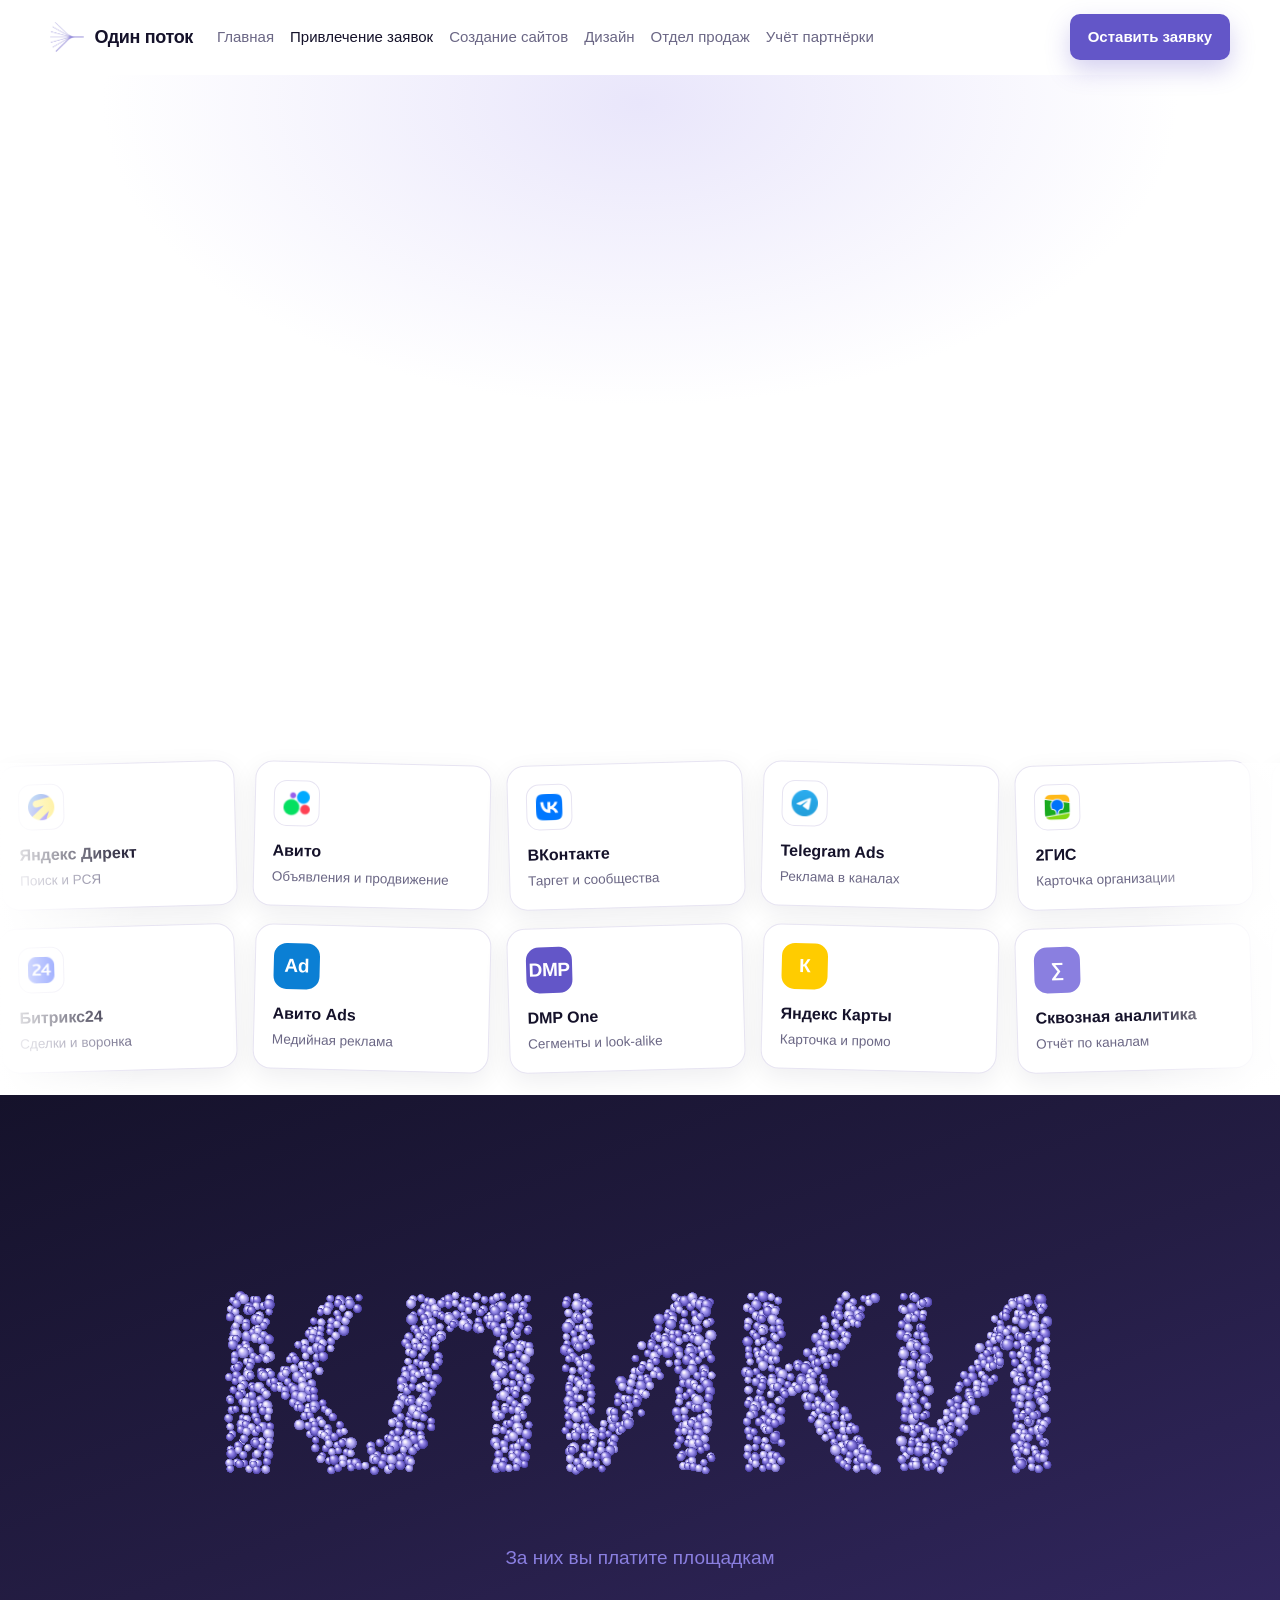
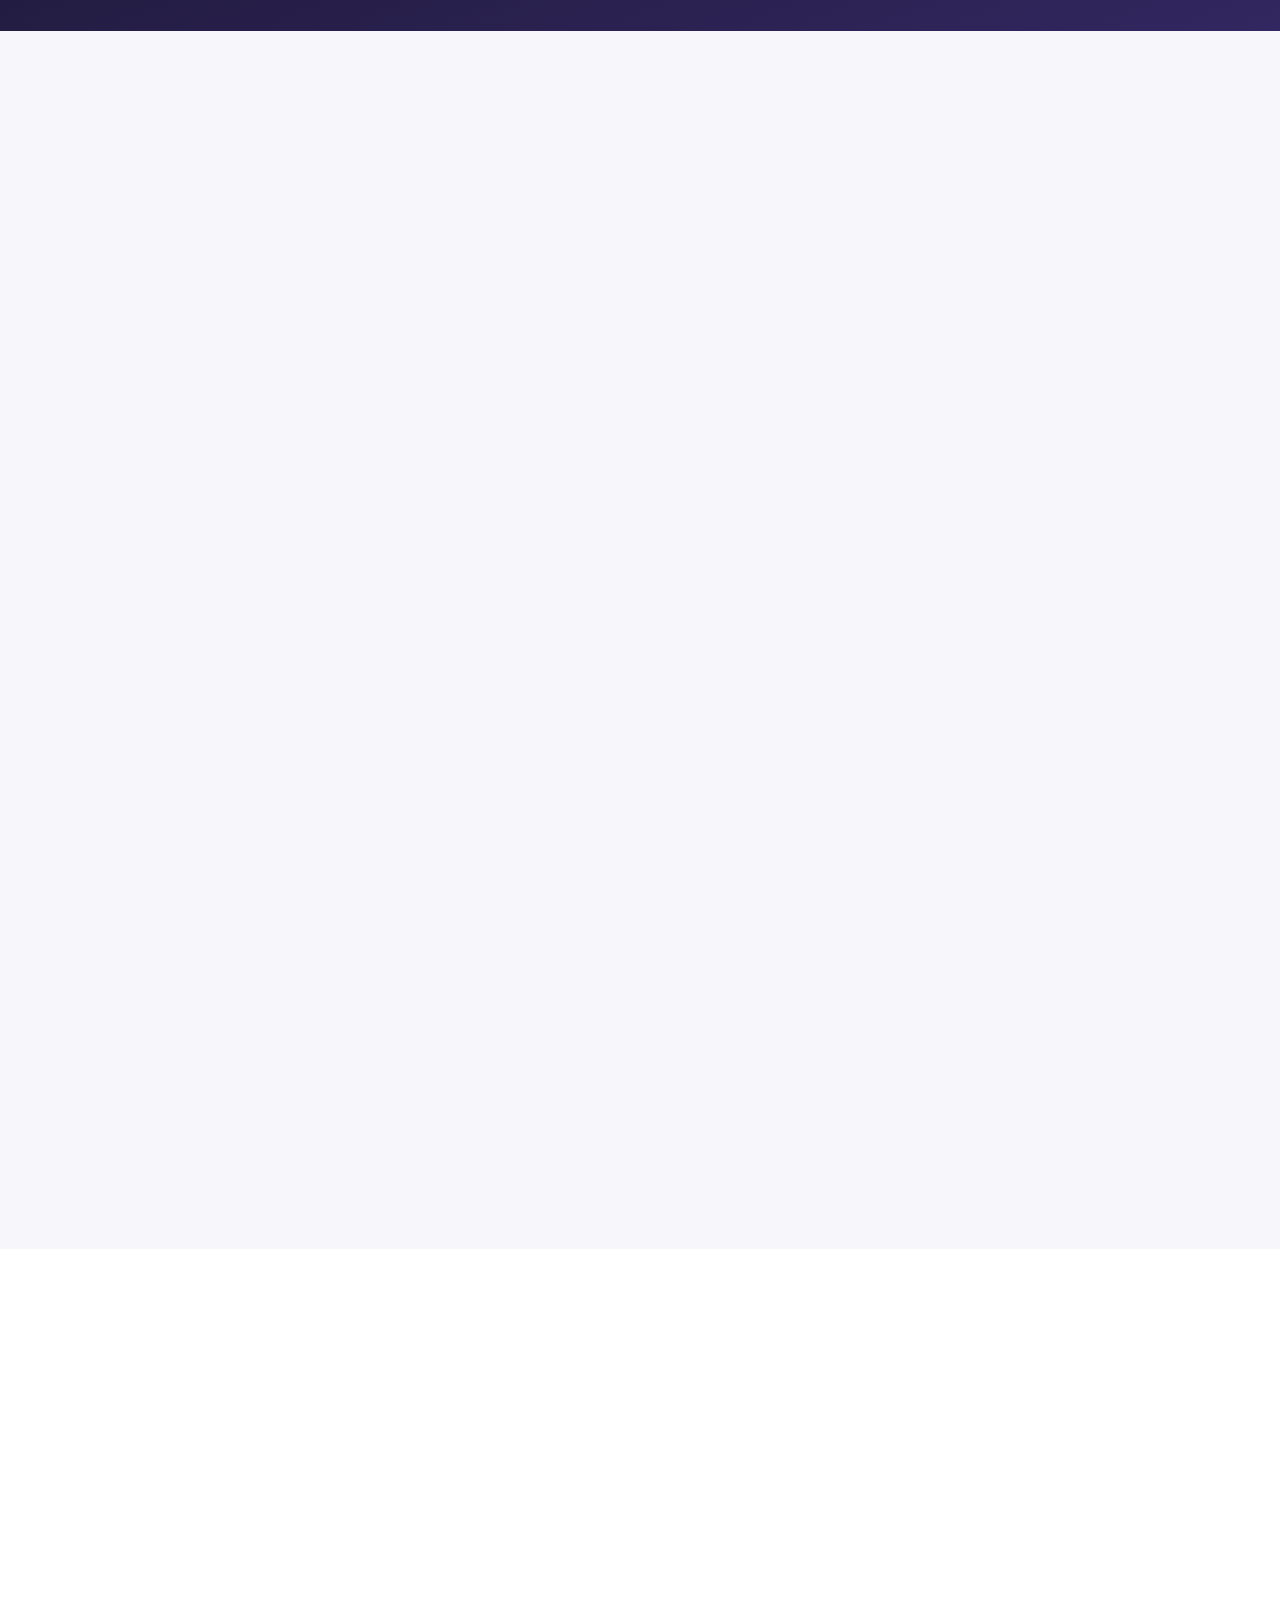
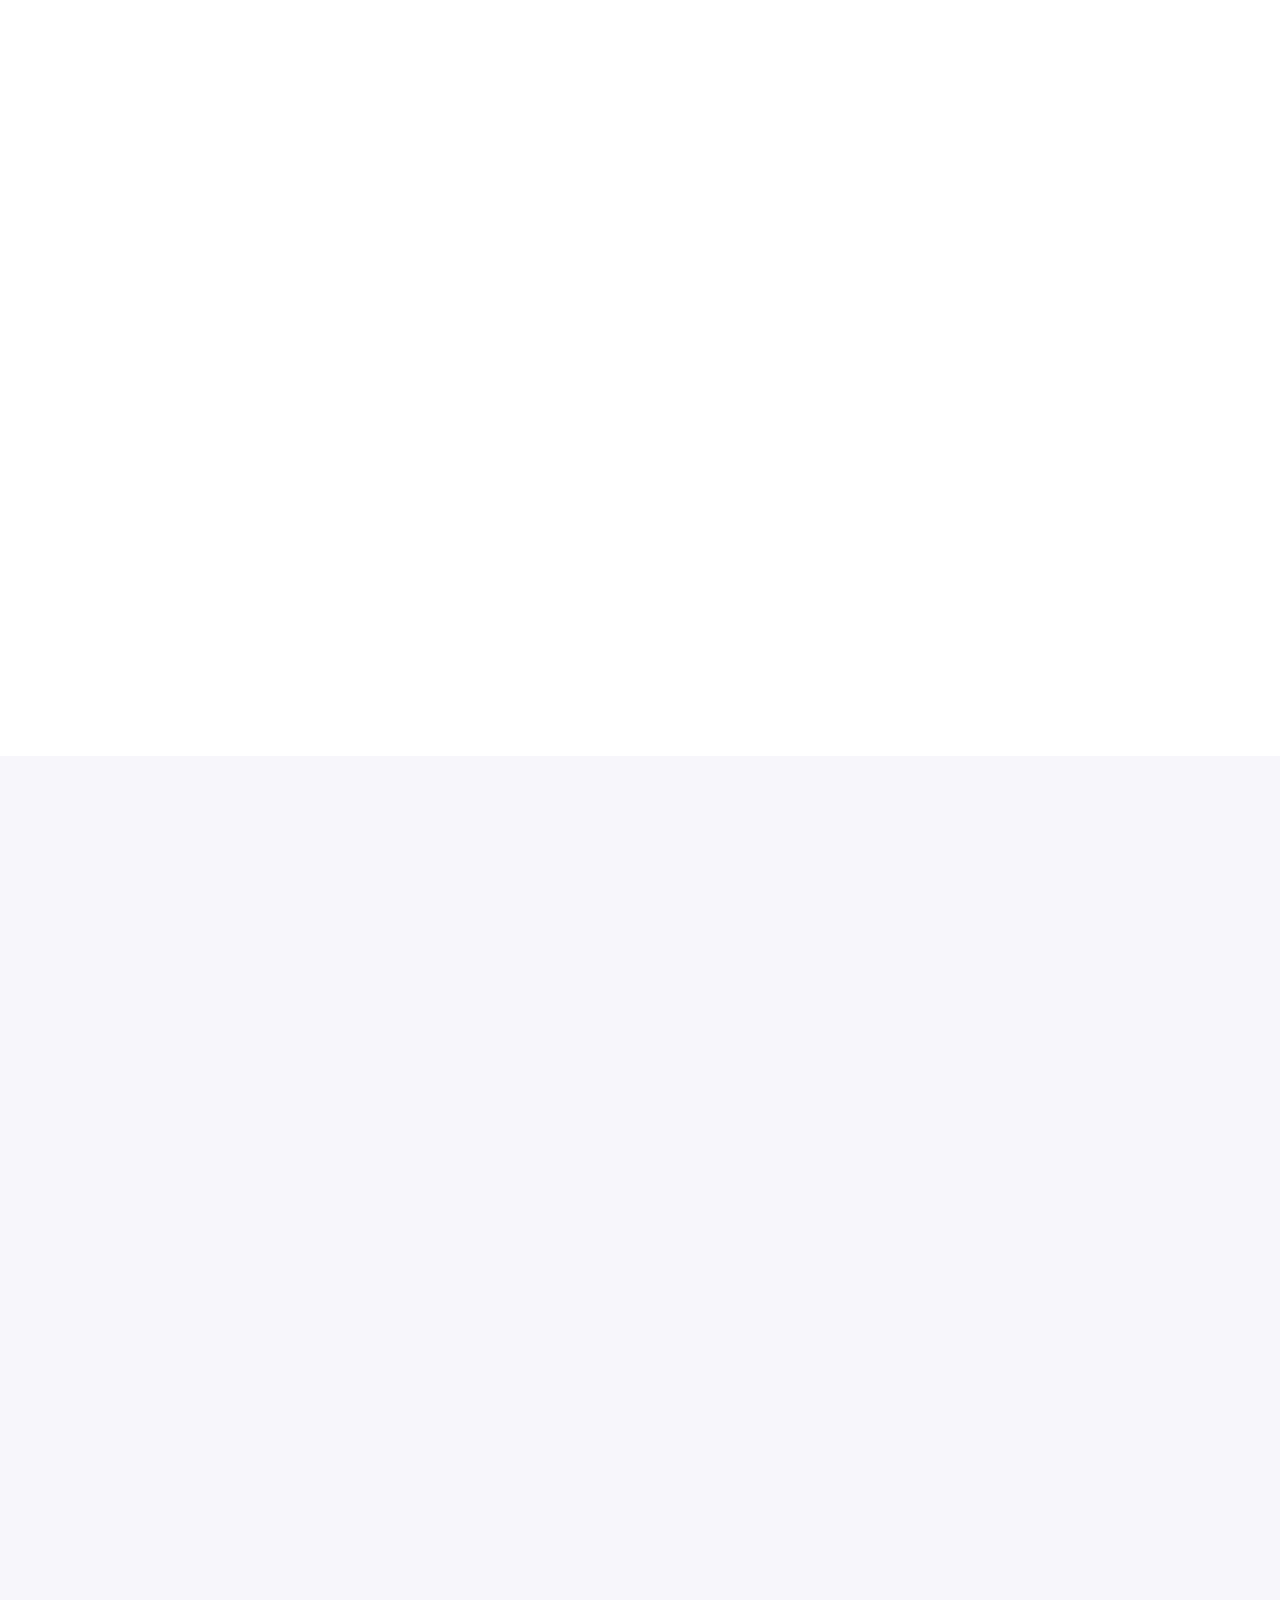
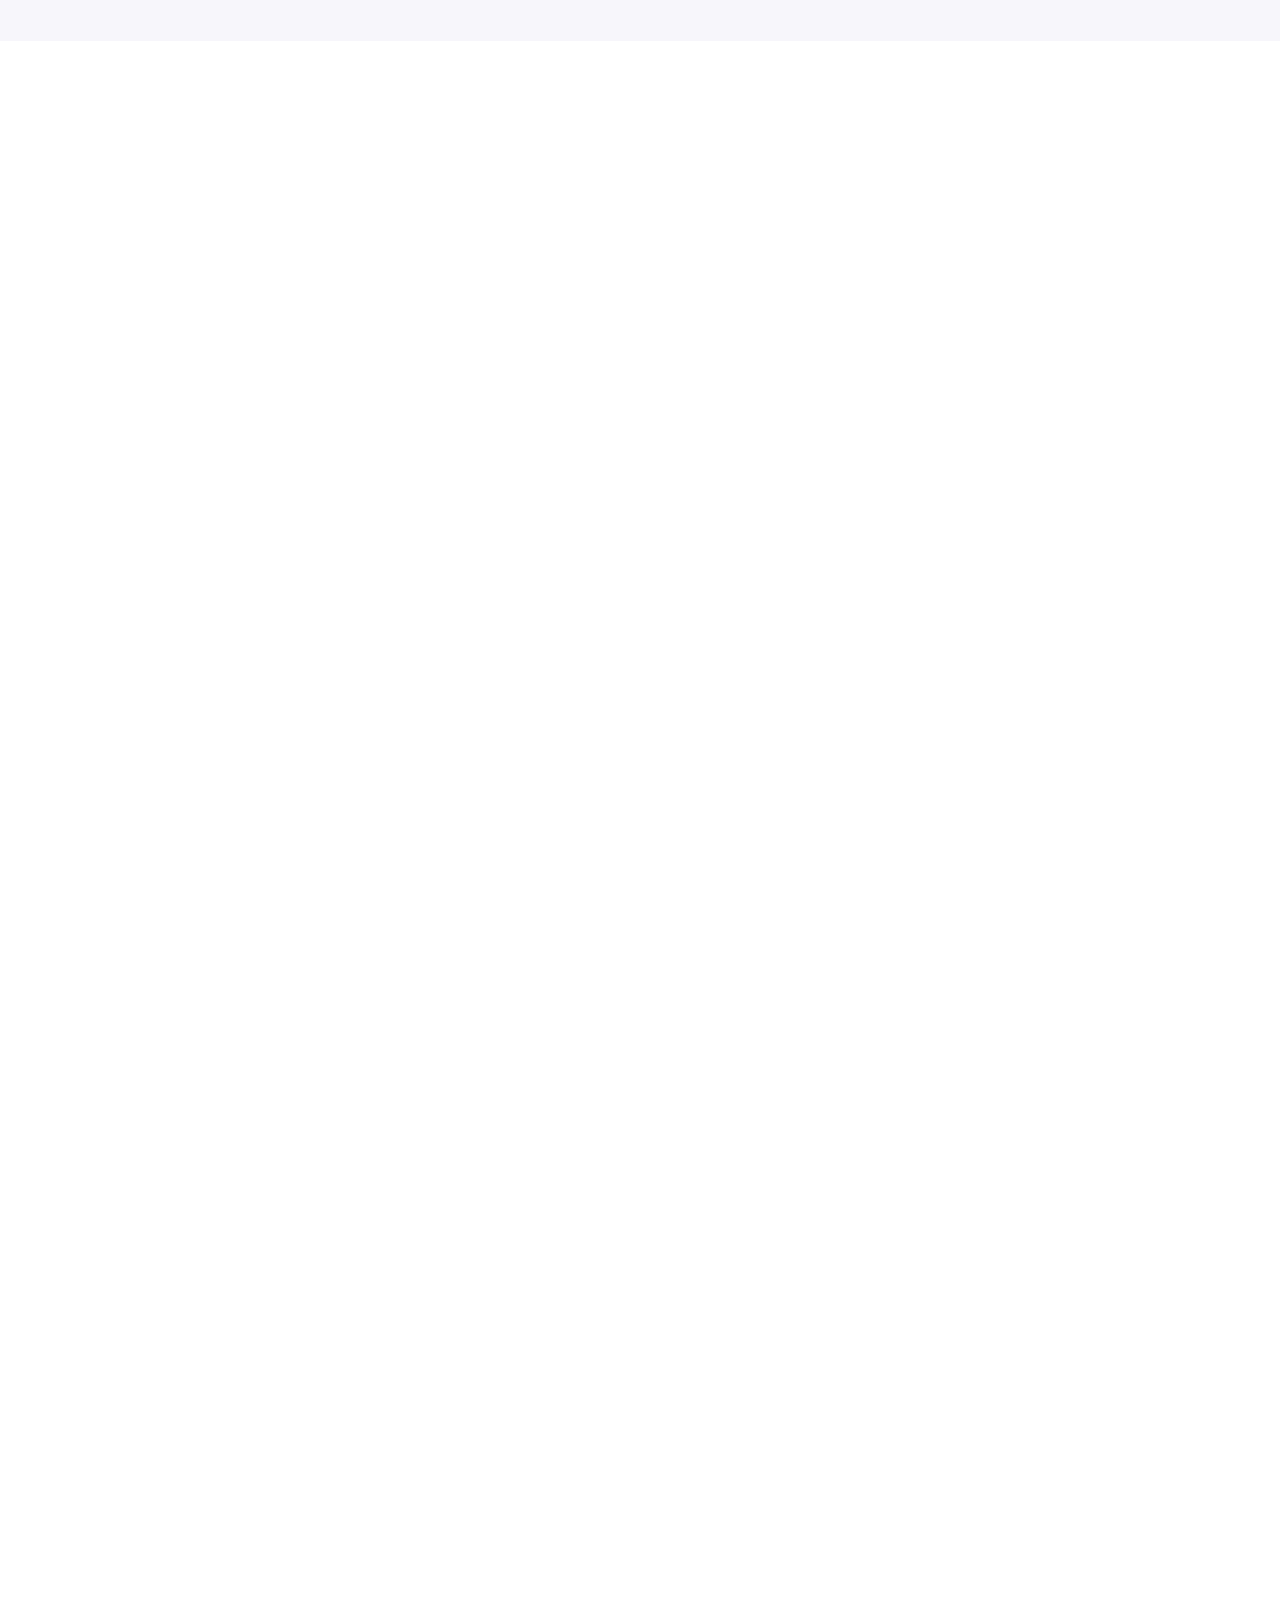
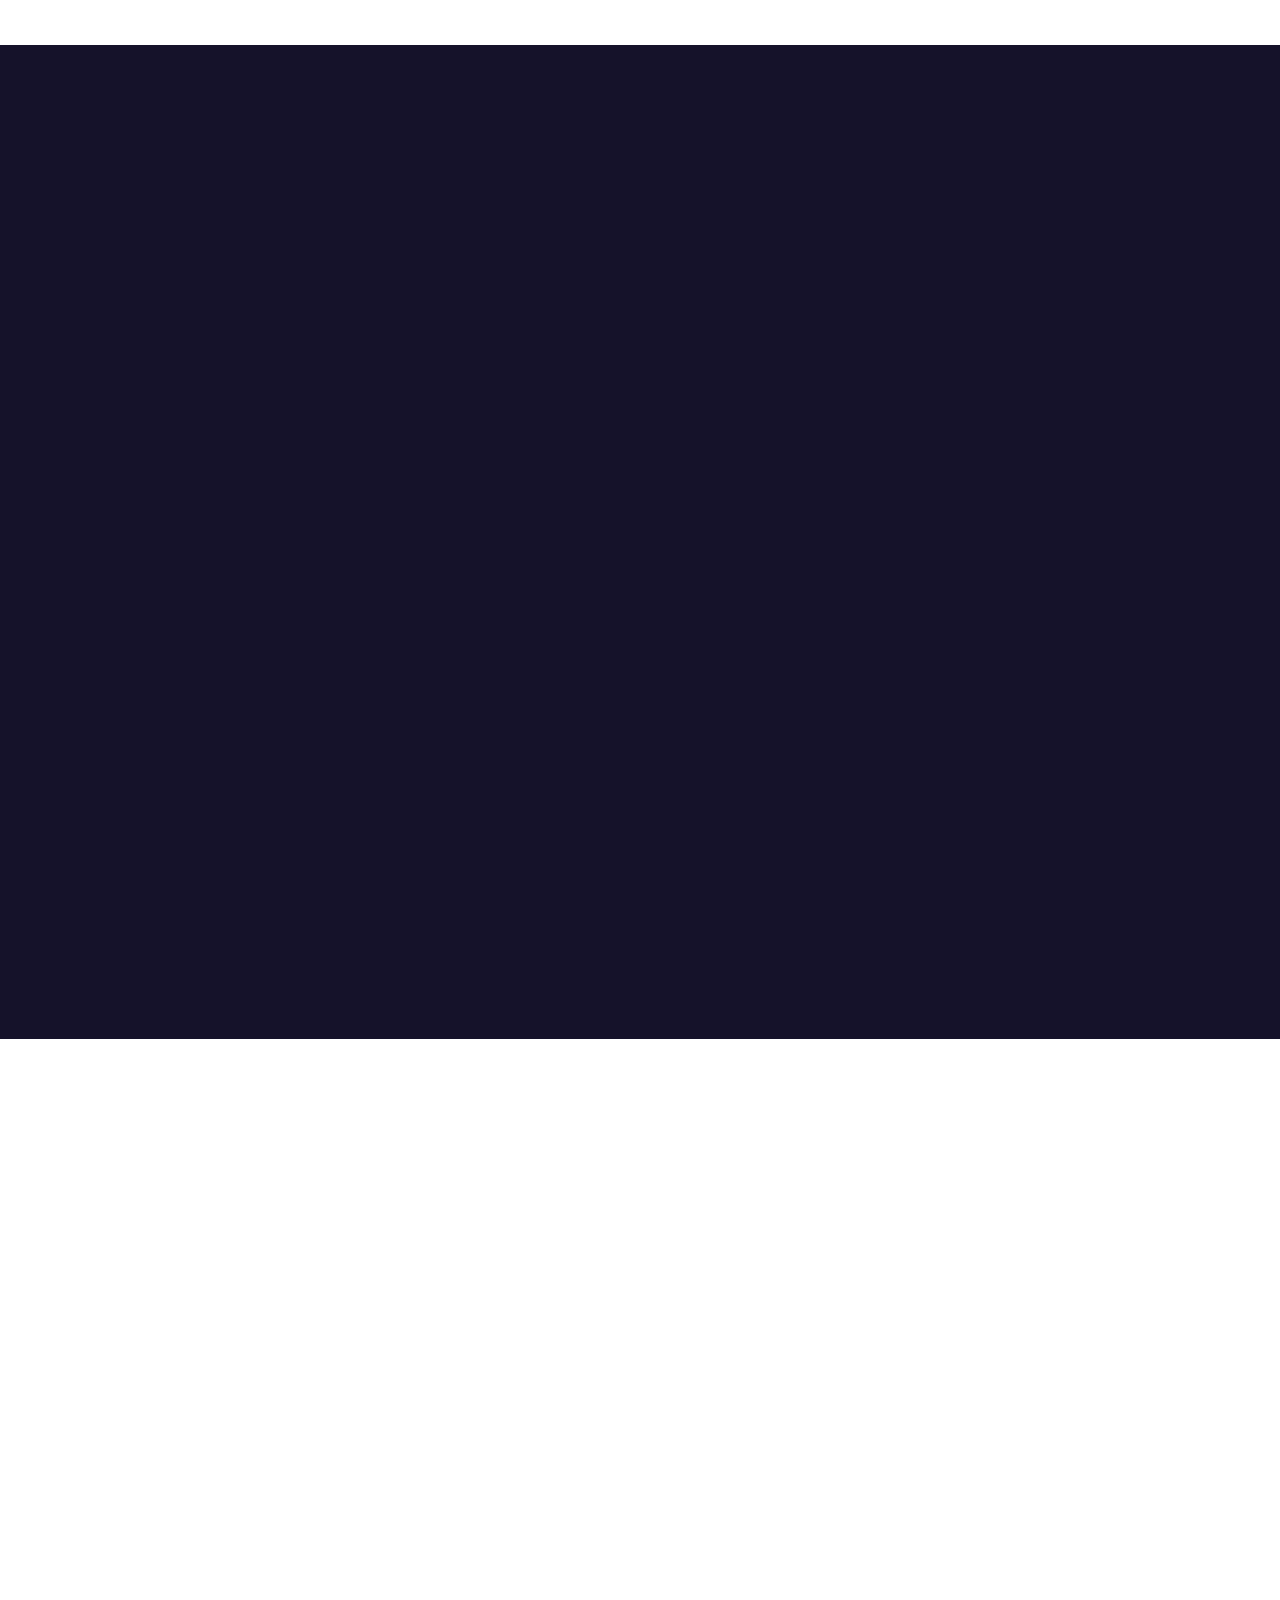
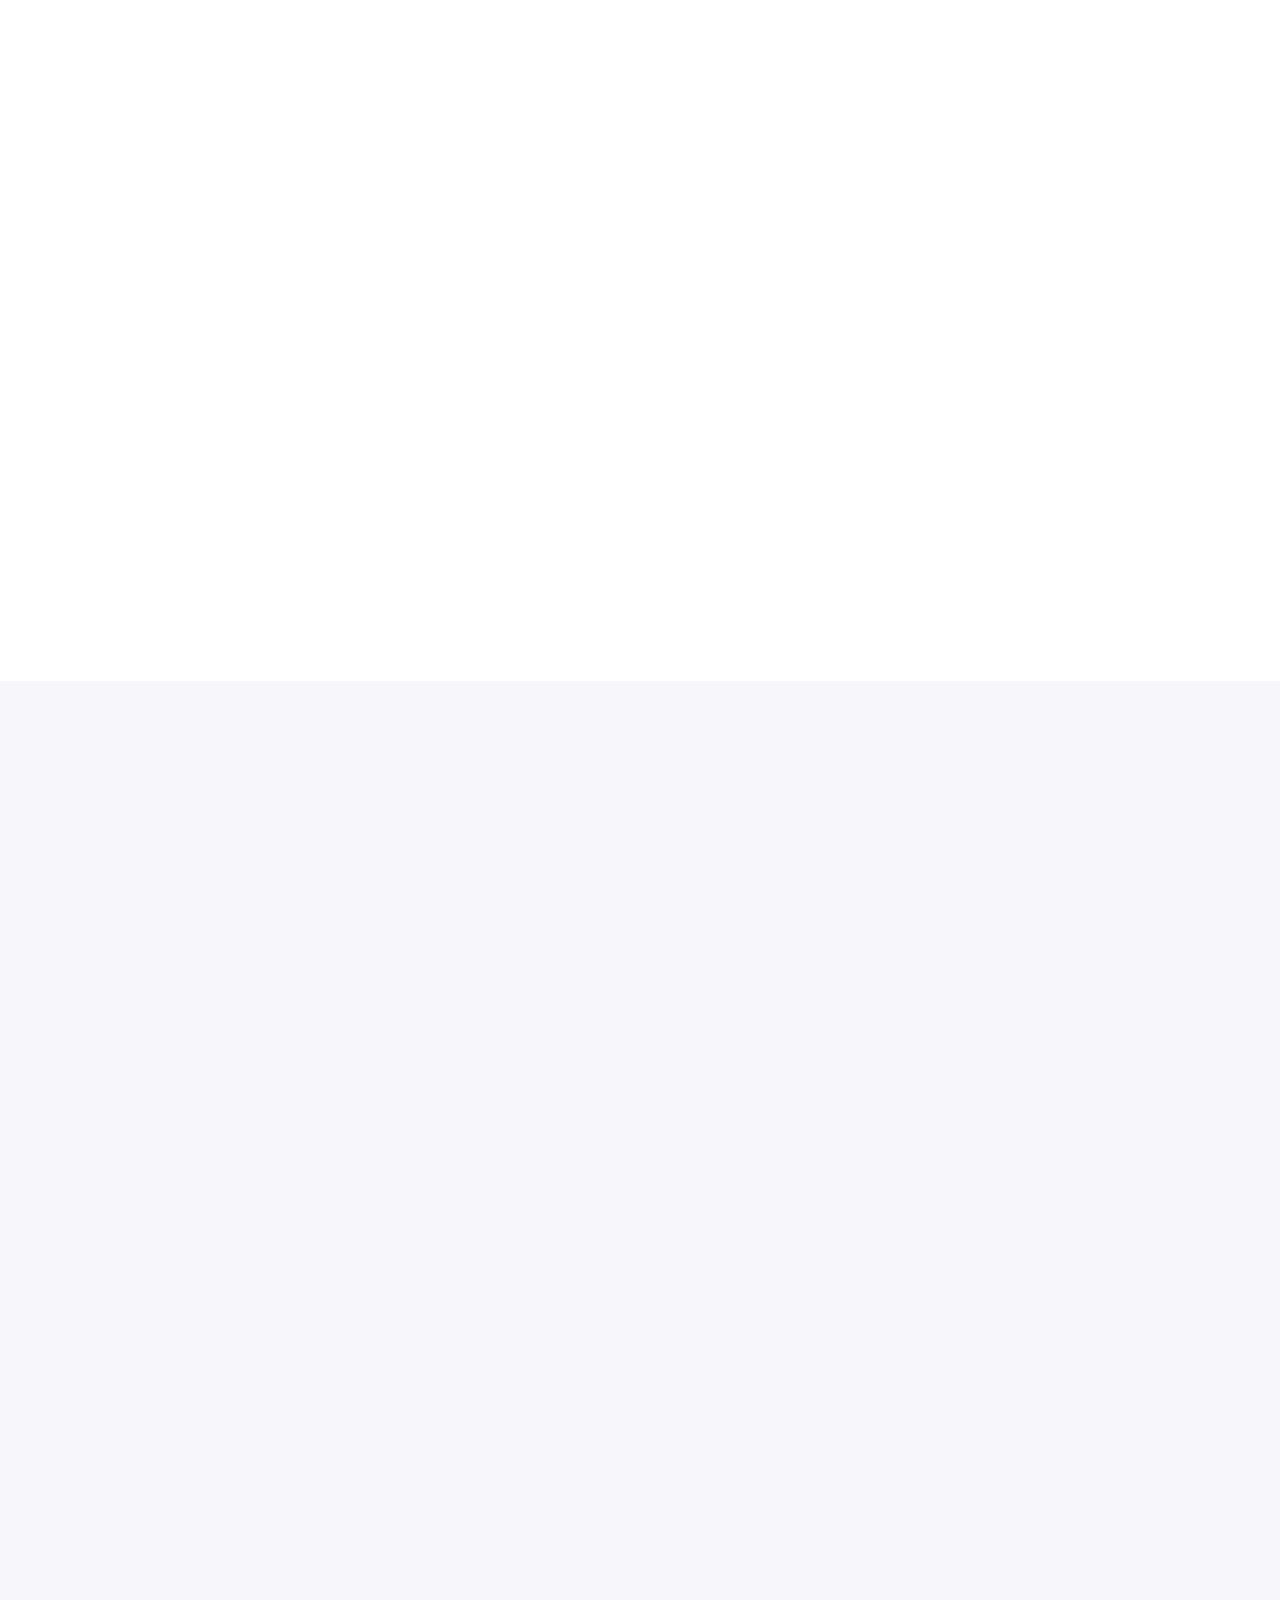
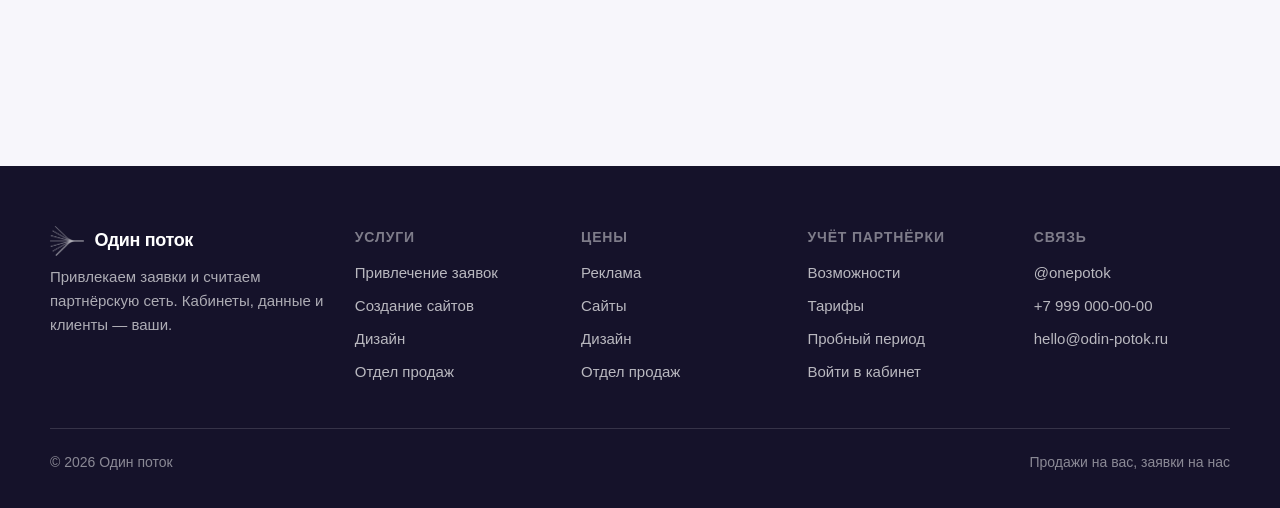
==== commit 3b4311dd: "Площадки — обычной бегущей строкой, эффект со струями убран Струи из логотипов в слово не прижились:" ====
--- a/agency.html
+++ b/agency.html
@@ -31,6 +31,10 @@
          data-pick="Реклама идёт, заявок мало|Рекламы пока нет|Меняем подрядчика|Нужна сквозная аналитика|Пока просто посоветоваться"></div>
   </div>
 
+  <div class="marquee" aria-hidden="true">
+    <div class="marquee__row"></div>
+    <div class="marquee__row"></div>
+  </div>
 </section>
 
 <!-- ПОЛОСА «ПОТОК» -->
@@ -38,7 +42,6 @@
   <div class="wrap">
     <canvas class="stream stream--band" data-flow="КЛИКИ|ЗАЯВКИ|ПРОДАЖИ|₽" data-caps="За них вы платите площадкам|До вас доходит часть|Из них закрывается часть|Ради этого всё и затевалось" aria-hidden="true"></canvas>
     <h2 class="flowband__h rise">Между кликом и деньгами теряется почти всё</h2>
-    <div class="srcs" id="srcs"></div>
     <div class="flowband__stage"></div>
     <p class="flowband__cap" data-flow-cap>&nbsp;</p>
   </div>
--- a/styles.css
+++ b/styles.css
@@ -655,10 +655,10 @@
   text-align: center;
 }
 .flowband__h { font-size: clamp(21px, 2.3vw, 31px); line-height: 1.2; letter-spacing: -.02em; color: rgba(255,255,255,.9); max-width: 24ch; margin: 0 auto; }
-.flowband__stage { position: relative; height: clamp(170px, 21vw, 270px); margin: clamp(46px, 5vw, 78px) 0 0; }
+.flowband__stage { position: relative; height: clamp(180px, 22vw, 290px); margin: clamp(16px, 2vw, 26px) 0 0; }
 .flowband .stream--band { position: absolute; inset: 0; width: 100%; height: 100%; z-index: 0; }
 .flowband .wrap { position: relative; }
-.flowband__h, .srcs, .flowband__stage, .flowband__cap { position: relative; z-index: 1; }
+.flowband__h, .flowband__stage, .flowband__cap { position: relative; z-index: 1; }
 .flowband__cap {
   margin: 0; min-height: 1.6em; font-size: clamp(15px, 1.5vw, 19px);
   color: var(--accent-2); transition: opacity .22s ease;
@@ -862,28 +862,6 @@
 .calc__ours span { font-size: 14.5px; color: var(--dim); line-height: 1.55; }
 .calc__ours i { font-style: normal; font-weight: 700; color: var(--ink); }
 
-/* ---------- площадки как входы в поток ---------- */
-.srcs { position: relative; z-index: 1; margin-top: clamp(22px, 2.6vw, 36px); }
-.srcs__t { display: block; font-size: 12.5px; letter-spacing: .08em; text-transform: uppercase; color: rgba(255, 255, 255, .45); margin-bottom: 18px; }
-.srcs__row { display: flex; justify-content: center; gap: clamp(10px, 2vw, 28px); flex-wrap: wrap; }
-.src { display: grid; justify-items: center; gap: 7px; animation: srcIn .6s ease both; animation-delay: var(--d); }
-.src__ic {
-  width: 52px; height: 52px; border-radius: 17px; background: #fff; display: grid; place-items: center;
-  box-shadow: 0 10px 26px rgba(0, 0, 0, .35);
-  transition: transform .2s ease;
-}
-.src:hover .src__ic { transform: translateY(-4px); }
-.src__ic img { width: 30px; height: 30px; object-fit: contain; }
-.srcs__ltr { width: 30px; height: 30px; border-radius: 10px; display: grid; place-items: center; color: #fff; font-size: 11px; font-weight: 800; }
-.src i { font-style: normal; font-size: 12px; color: rgba(255, 255, 255, .62); font-weight: 600; }
-@keyframes srcIn { from { opacity: 0; transform: translateY(-10px); } to { opacity: 1; transform: none; } }
-@media (prefers-reduced-motion: reduce) { .src { animation: none; } }
-@media (max-width: 700px) {
-  .src__ic { width: 42px; height: 42px; border-radius: 14px; }
-  .src__ic img { width: 24px; height: 24px; }
-  .src i { display: none; }
-}
-
 /* ---------- подарок в прайсе ---------- */
 .gift {
   margin-top: 22px; background: linear-gradient(135deg, var(--accent-soft), #fff);
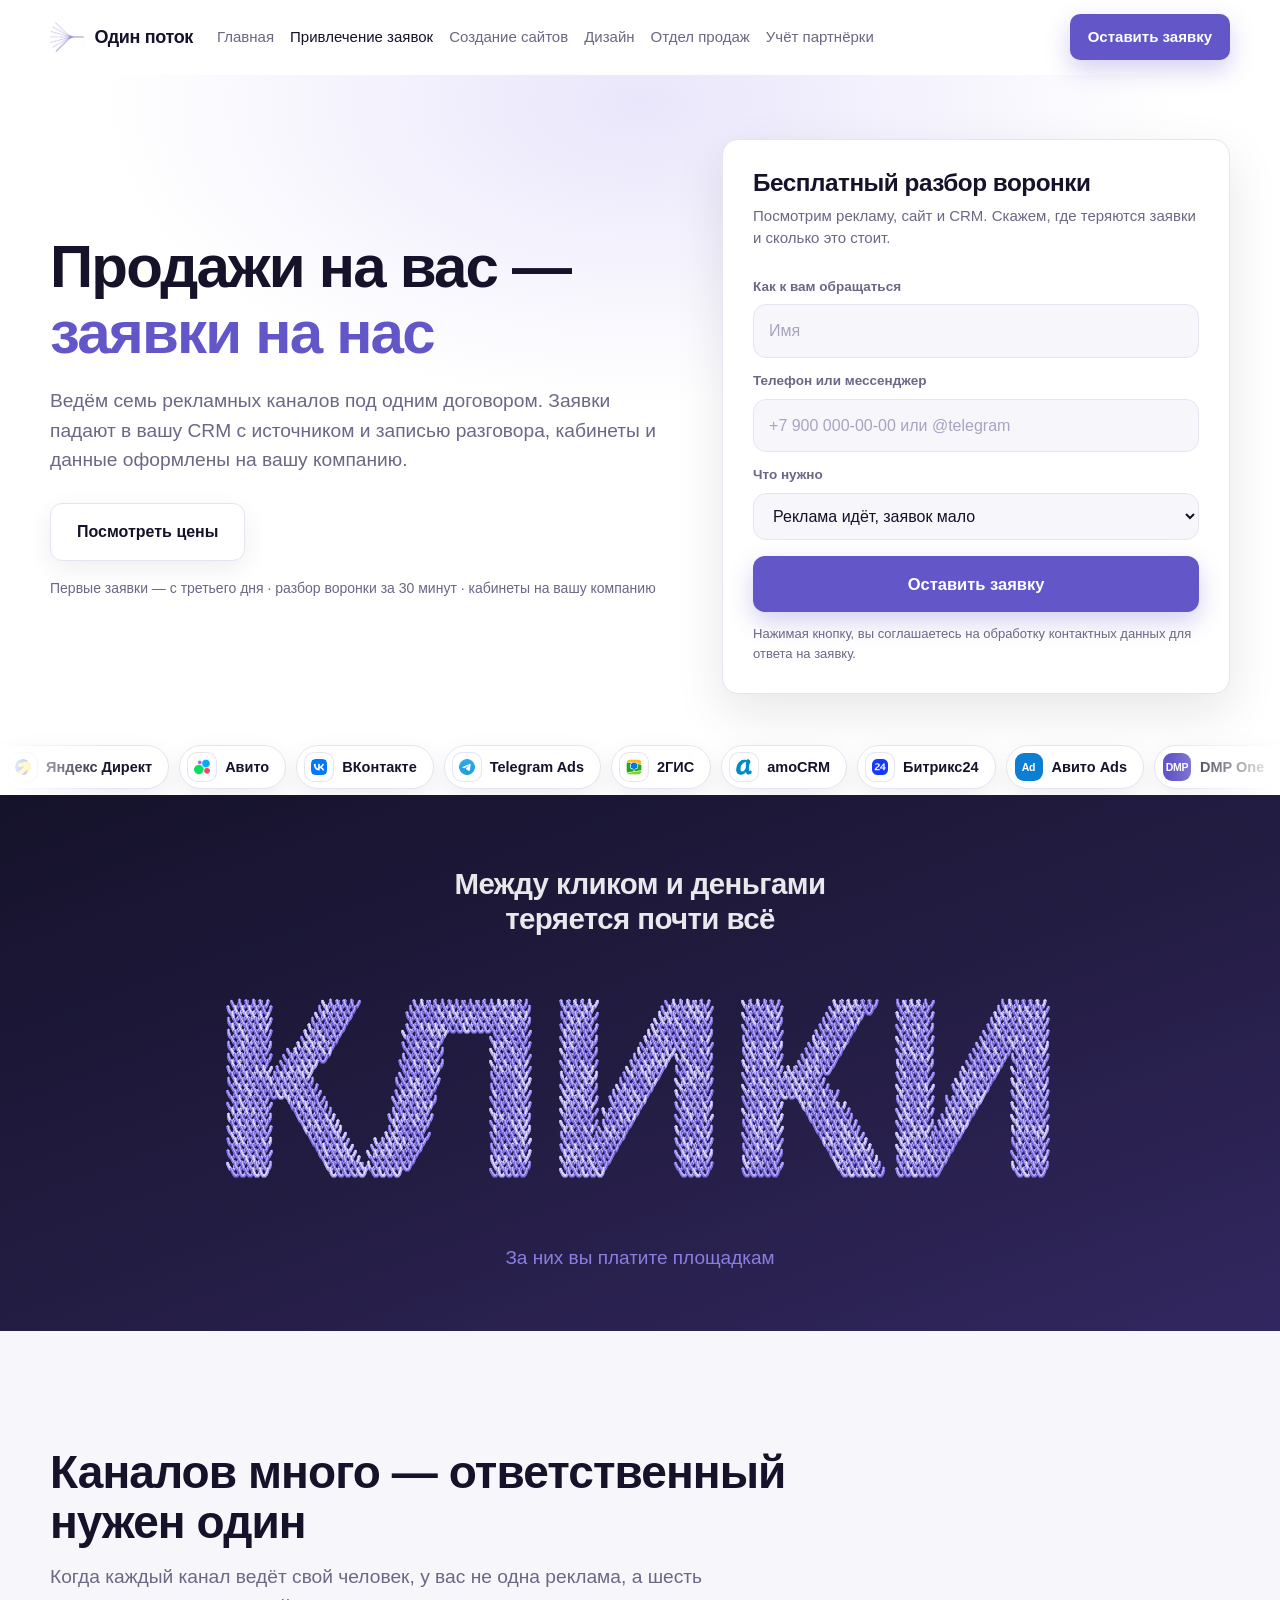
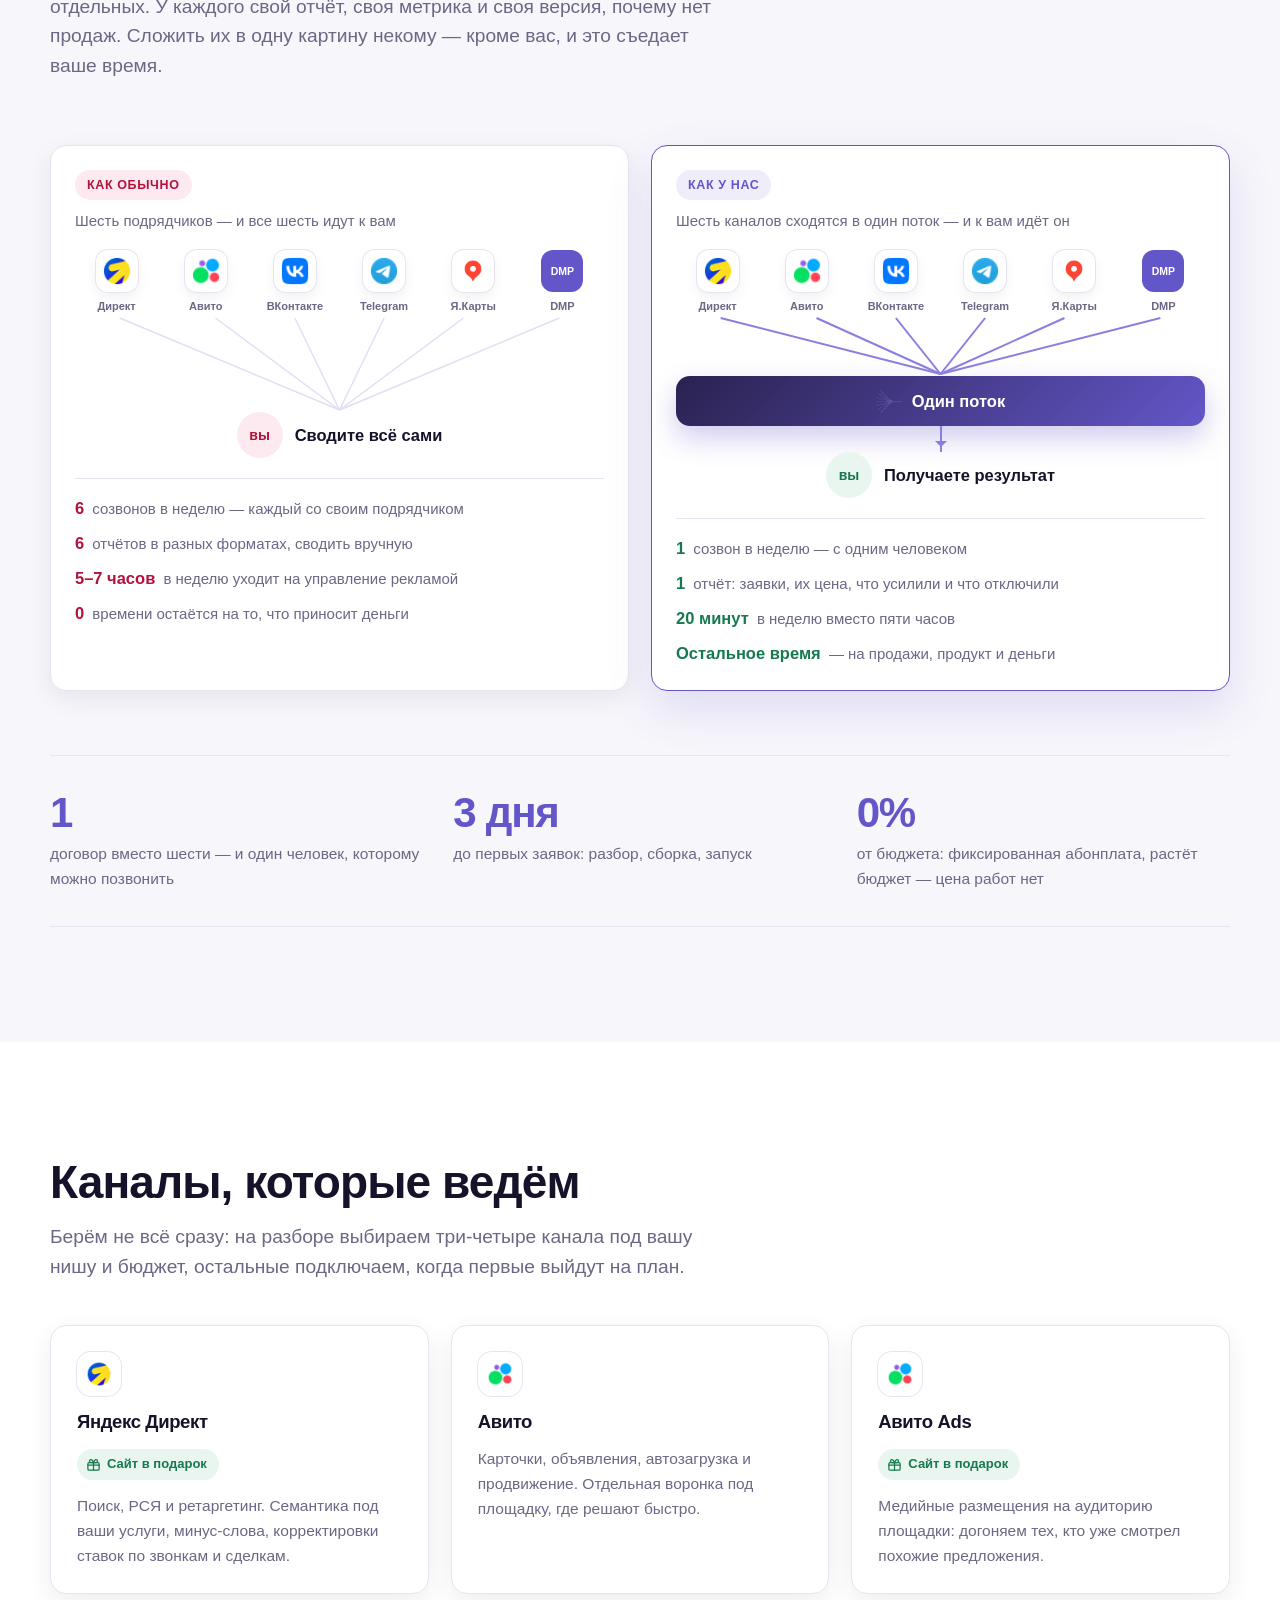
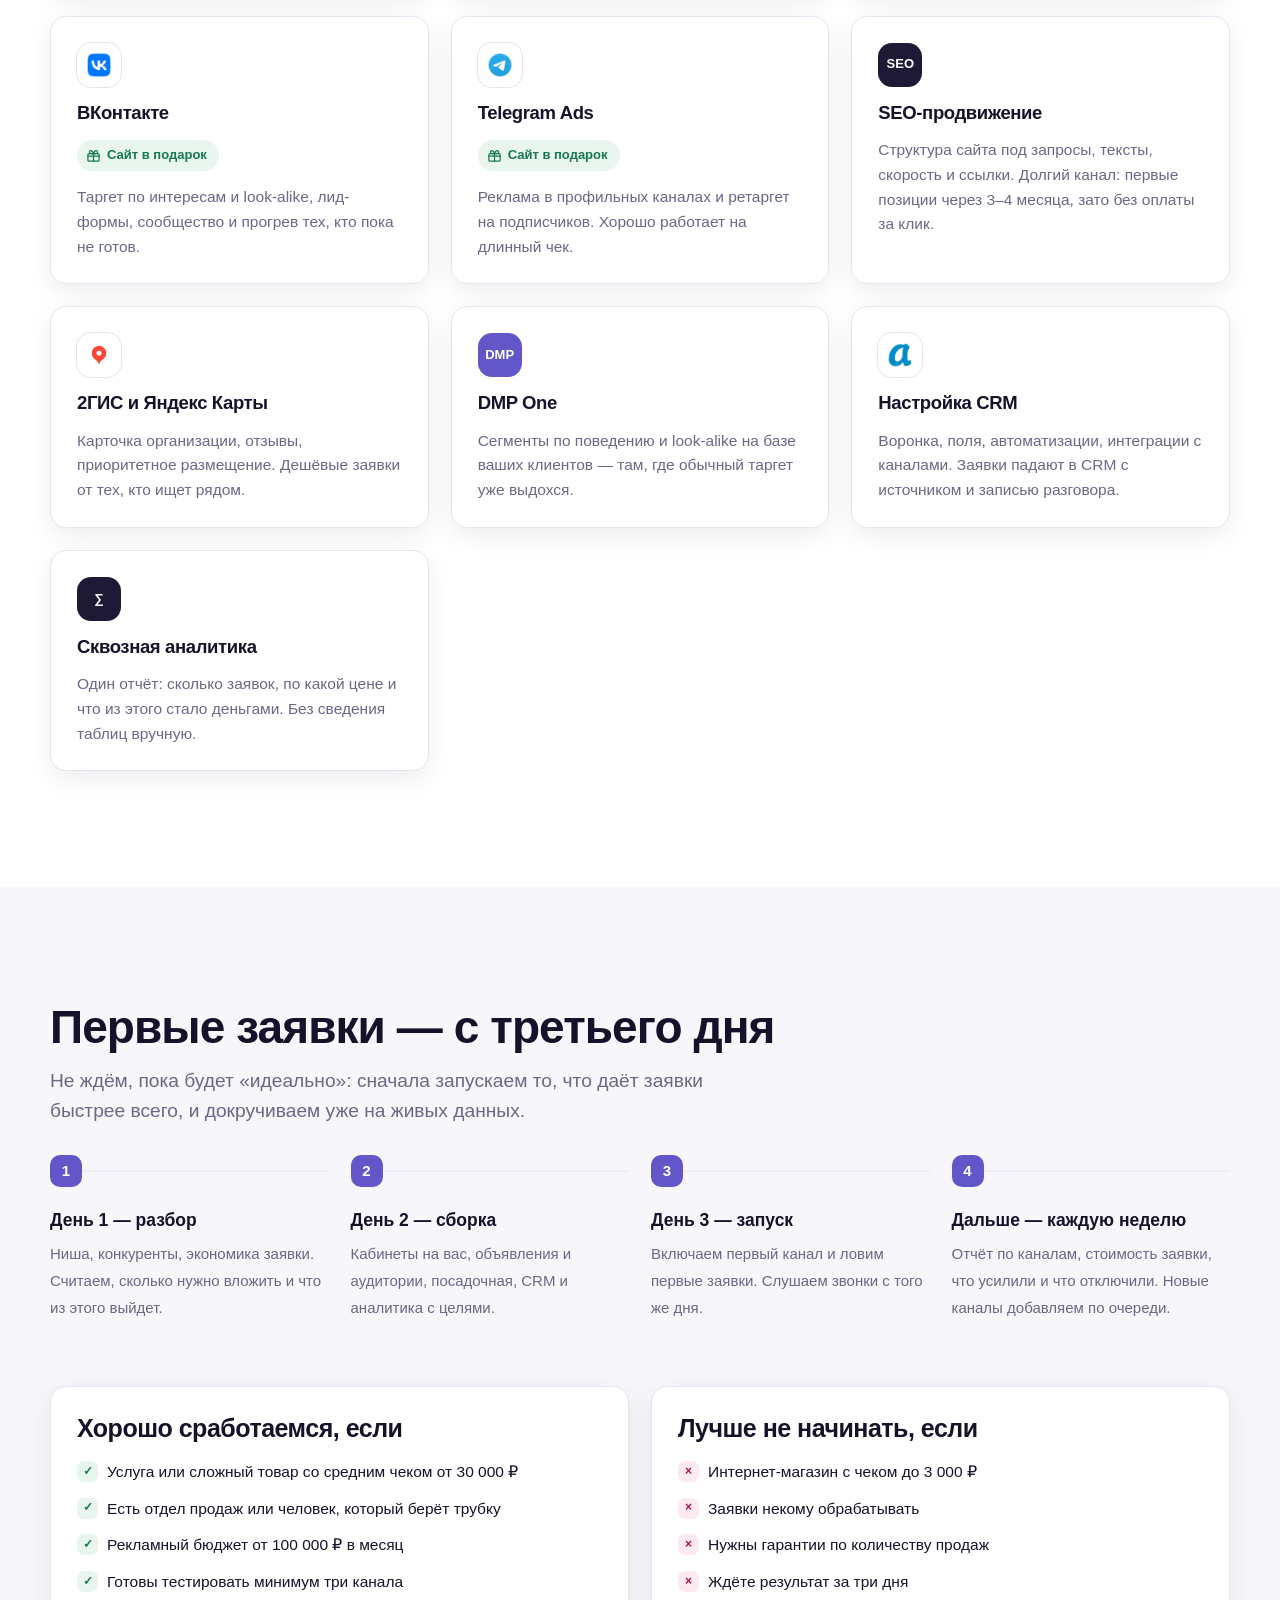
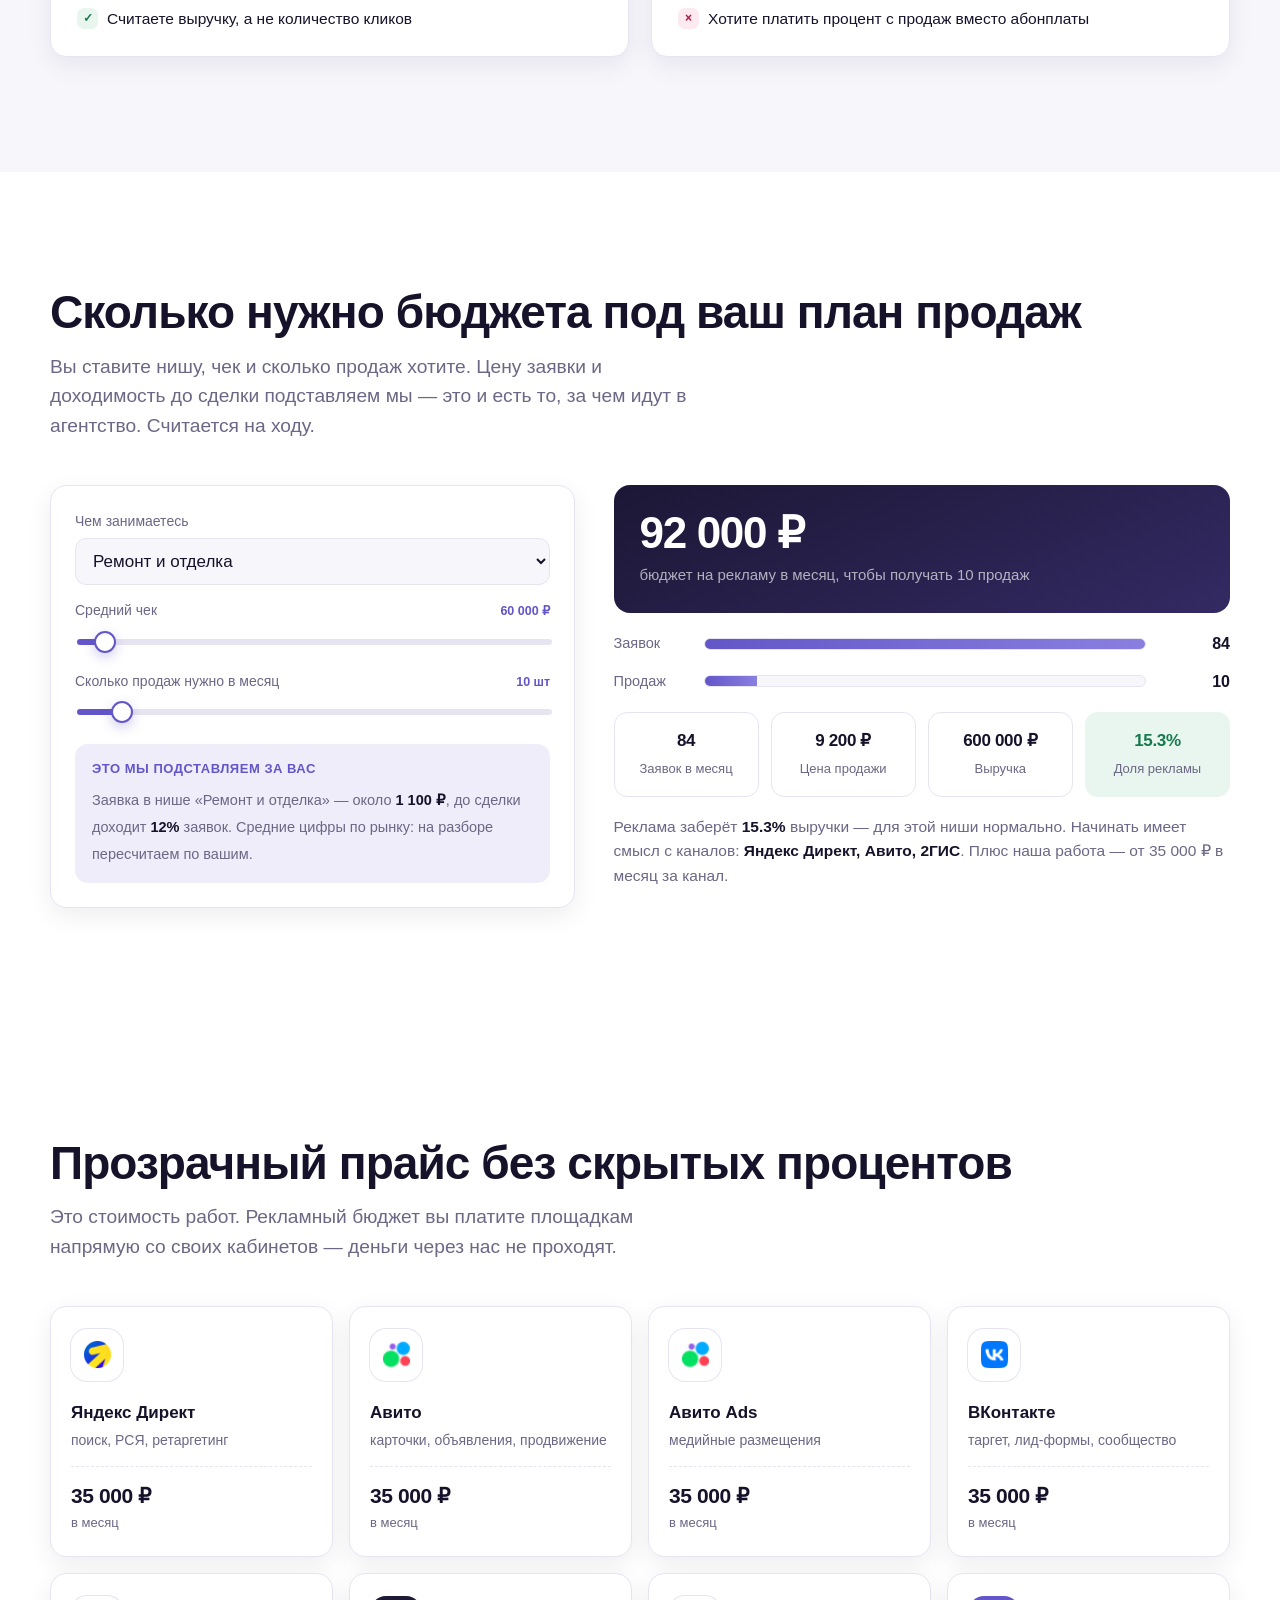
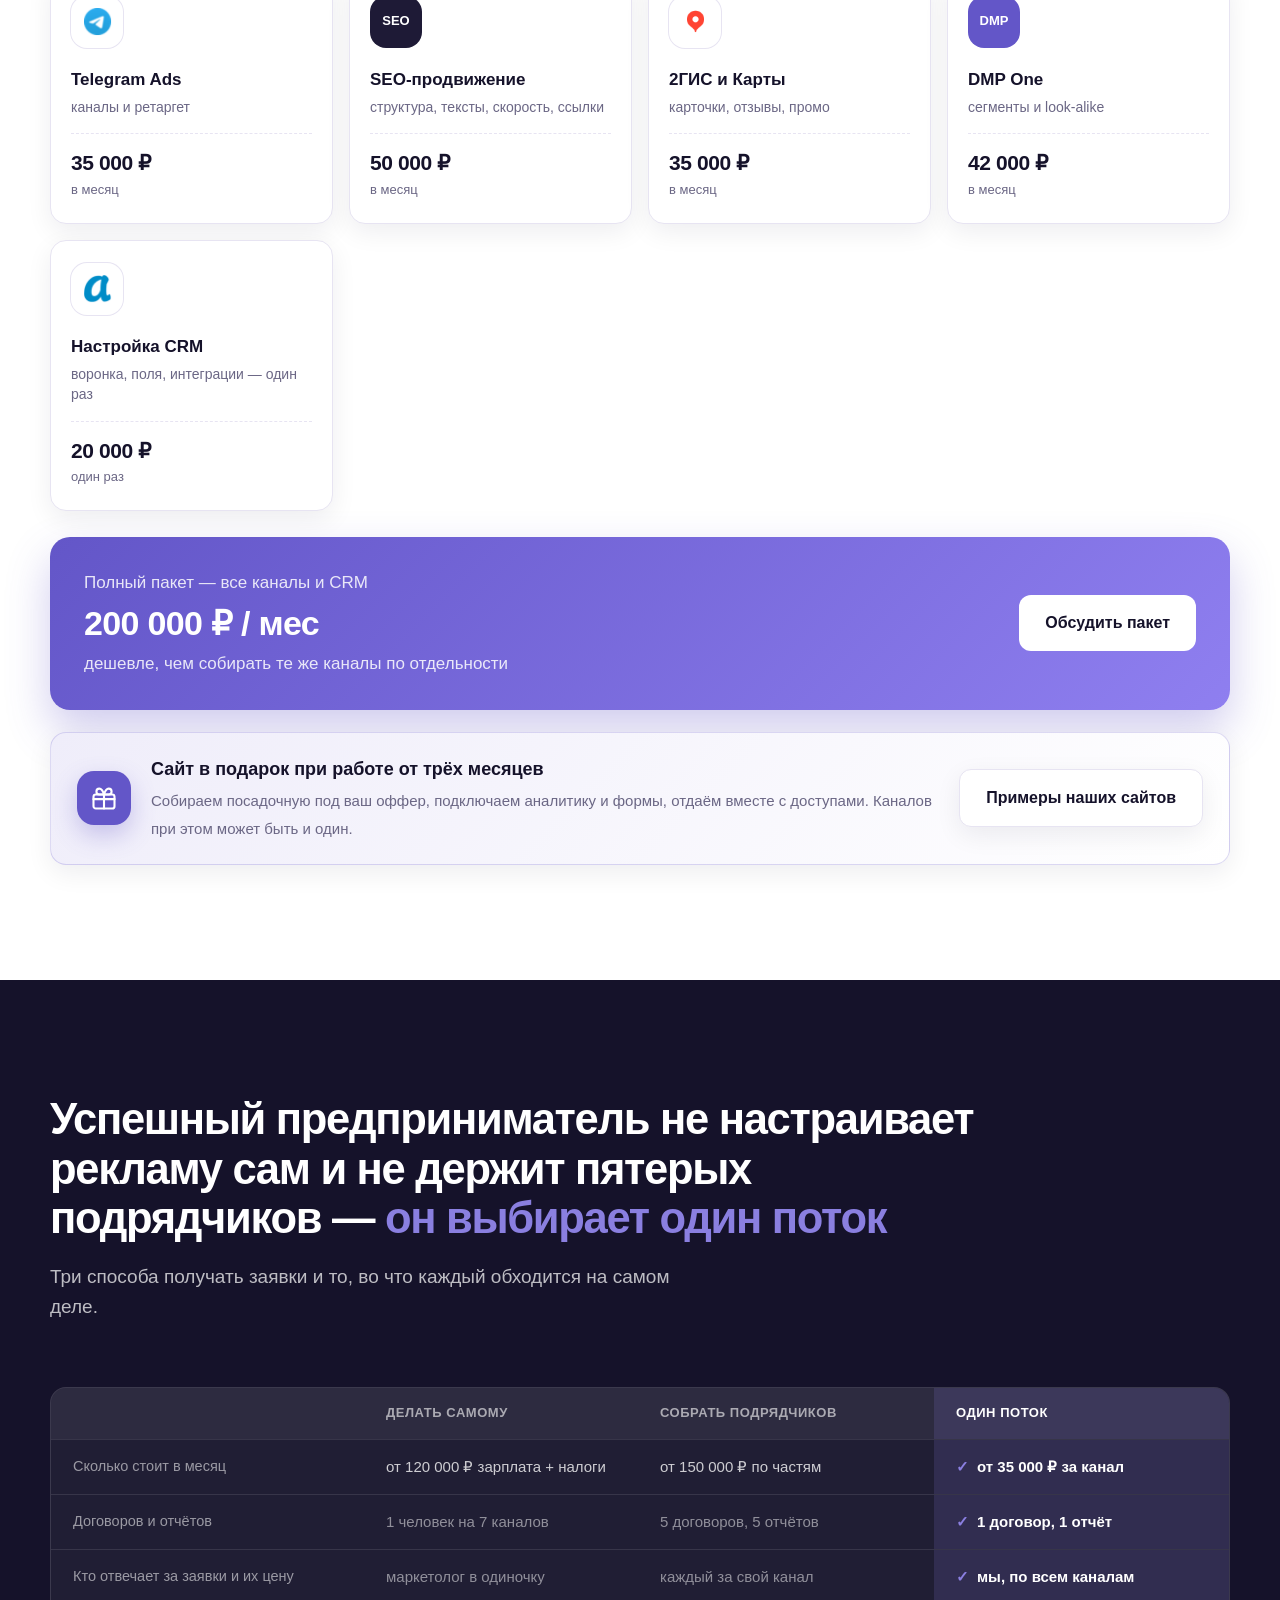
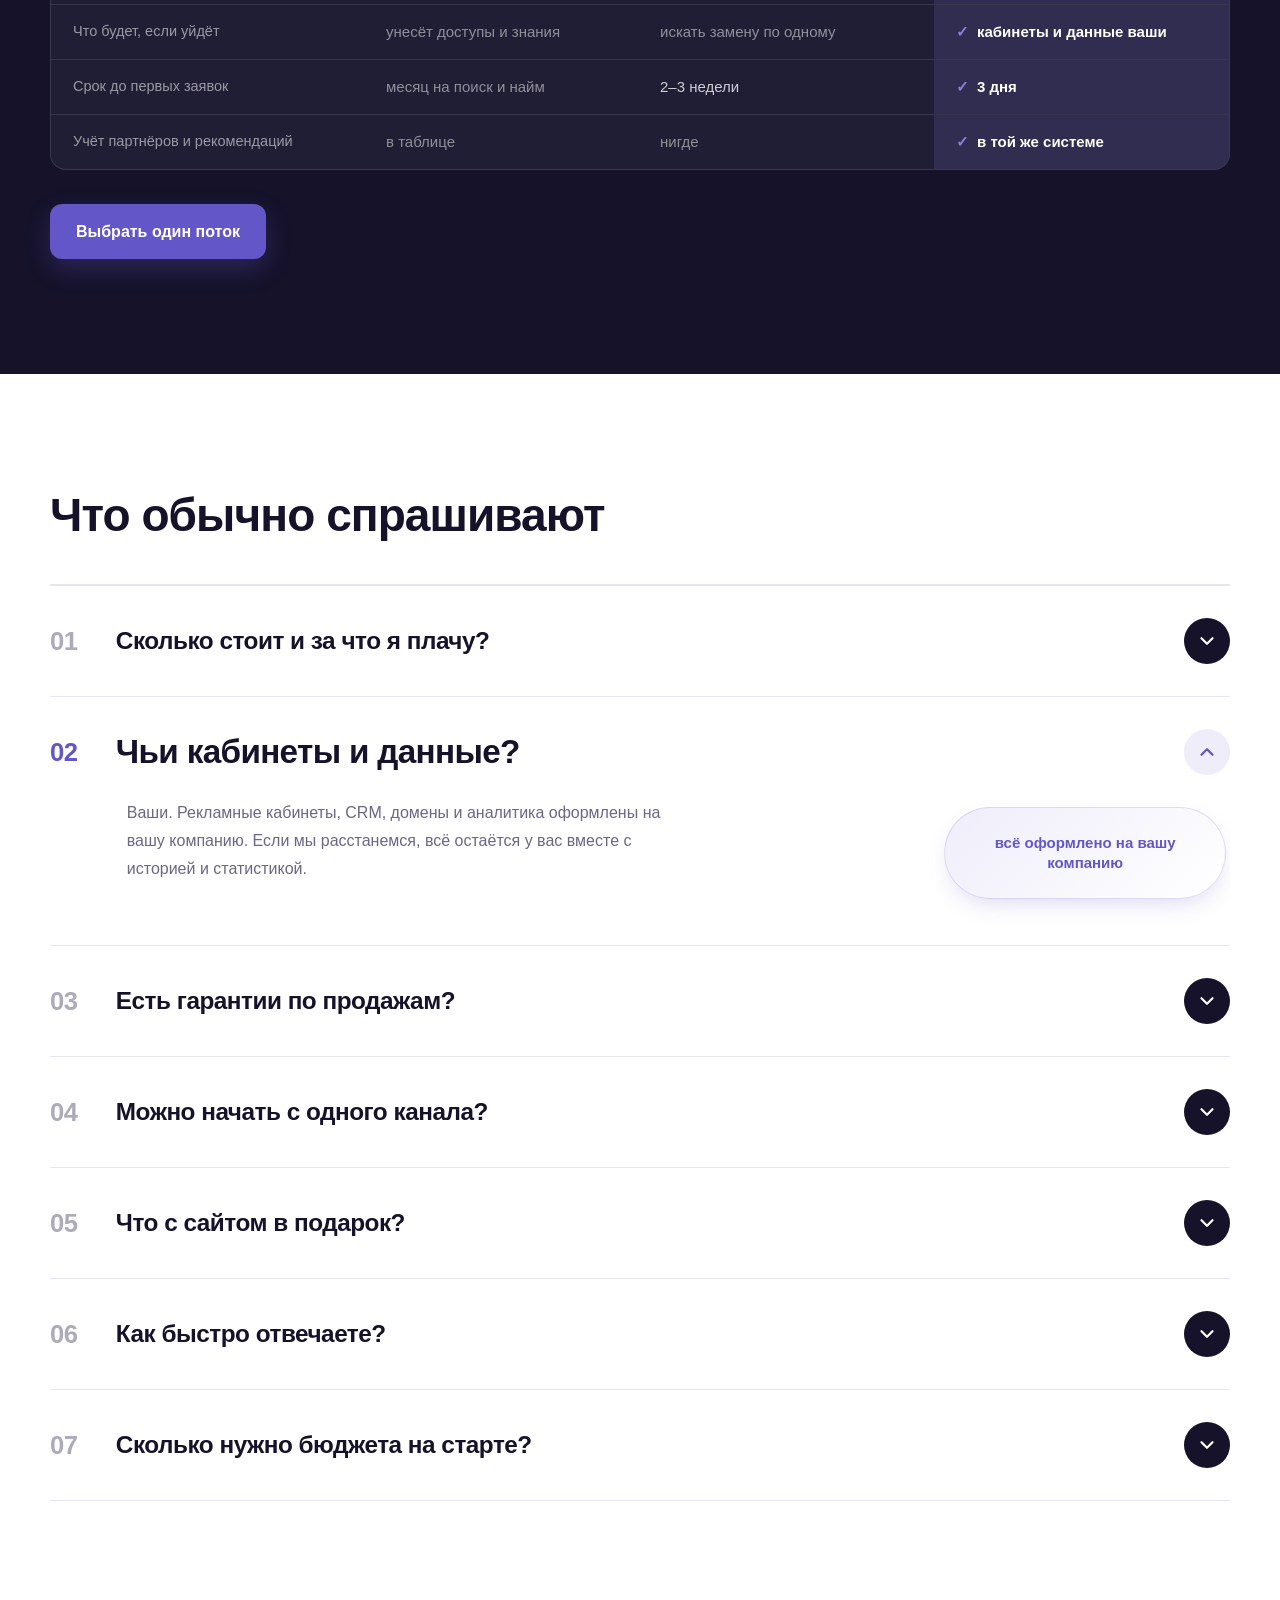
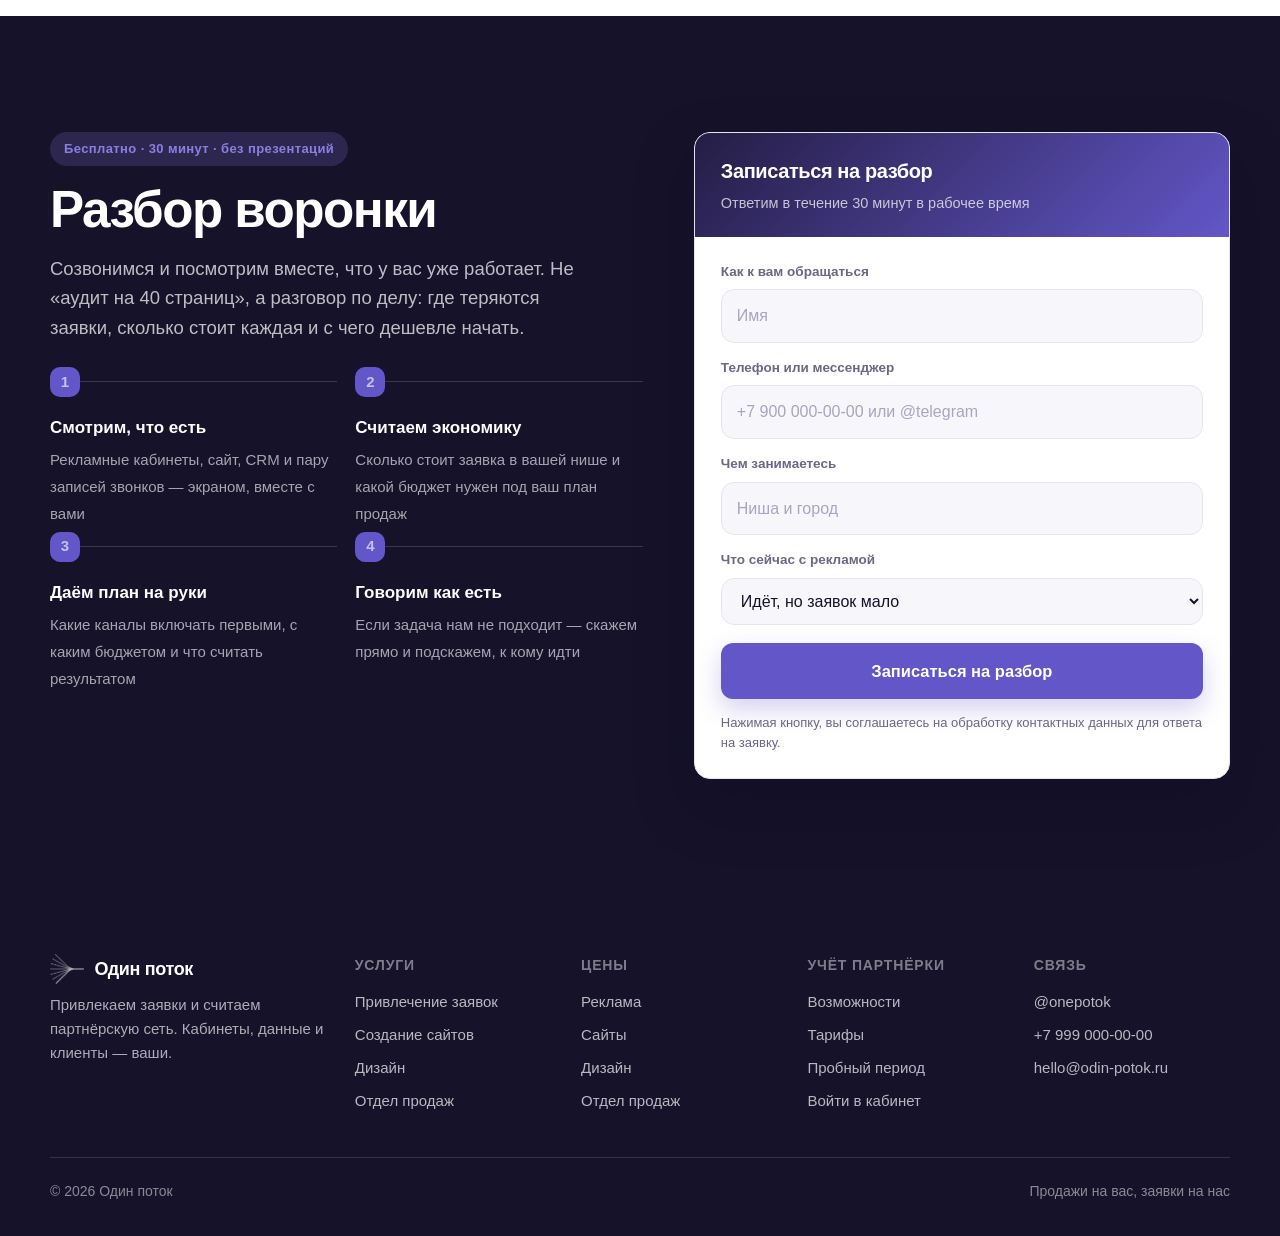
==== commit c59f75b9: "Вязаные надписи, схемы с затратами времени, SEO и новый блок разбора Слова теперь вяжутся из петель:" ====
--- a/agency.html
+++ b/agency.html
@@ -52,50 +52,63 @@
   <div class="wrap">
     <div class="rise" style="max-width:860px">
       <h2>Каналов много — ответственный нужен один</h2>
-      <p class="lead mt-s">Когда каждый канал ведёт свой человек, у вас не одна реклама, а пять отдельных.
-        У каждого свой отчёт, своя метрика и своя версия, почему нет продаж. Сложить их в одну картину невозможно —
-        и спросить тоже не с кого.</p>
+      <p class="lead mt-s">Когда каждый канал ведёт свой человек, у вас не одна реклама, а шесть отдельных.
+        У каждого свой отчёт, своя метрика и своя версия, почему нет продаж. Сложить их в одну картину некому —
+        кроме вас, и это съедает ваше время.</p>
     </div>
 
     <div class="vs mt-xl">
       <div class="vs__col rise">
         <span class="vs__tag vs__tag--bad">Как обычно</span>
+        <p class="vs__sub">Шесть подрядчиков — и все шесть идут к вам</p>
         <div class="dg">
-          <div class="dg__row"><span class="dg__chip"><img src="assets/logos/yandex.png" alt="Директ" loading="lazy" /><i>Директ</i></span><span class="dg__chip"><img src="assets/logos/avito.png" alt="Авито" loading="lazy" /><i>Авито</i></span><span class="dg__chip"><img src="assets/logos/vk.png" alt="ВКонтакте" loading="lazy" /><i>ВКонтакте</i></span><span class="dg__chip"><img src="assets/logos/telegram.png" alt="Telegram" loading="lazy" /><i>Telegram</i></span><span class="dg__chip"><img src="assets/logos/2gis.png" alt="2ГИС" loading="lazy" /><i>2ГИС</i></span></div>
-          <div class="dg__lanes dg__lanes--split" aria-hidden="true"><i></i><i></i><i></i><i></i><i></i></div>
-          <div class="dg__reports">
-            <span>отчёт</span><span>отчёт</span><span>отчёт</span><span>отчёт</span><span>отчёт</span>
+          <div class="dg__row"><span class="dg__chip"><img src="assets/logos/yandex.png" alt="" loading="lazy" /><i>Директ</i></span><span class="dg__chip"><img src="assets/logos/avito.png" alt="" loading="lazy" /><i>Авито</i></span><span class="dg__chip"><img src="assets/logos/vk.png" alt="" loading="lazy" /><i>ВКонтакте</i></span><span class="dg__chip"><img src="assets/logos/telegram.png" alt="" loading="lazy" /><i>Telegram</i></span><span class="dg__chip"><img src="assets/logos/yandex-maps.png" alt="" loading="lazy" /><i>Я.Карты</i></span><span class="dg__chip"><b>DMP</b><i>DMP</i></span></div>
+          <div class="dg__web" aria-hidden="true">
+            <svg viewBox="0 0 320 96" preserveAspectRatio="none">
+              <path d="M27 2 L160 94" /><path d="M85 2 L160 94" /><path d="M133 2 L160 94" />
+              <path d="M187 2 L160 94" /><path d="M235 2 L160 94" /><path d="M293 2 L160 94" />
+            </svg>
           </div>
-          <div class="dg__empty">Общая картина<b>?</b></div>
-        </div>
-        <ul class="vs__list">
-          <li>У каждого свои заявки и своя метрика</li>
-          <li>Каналы не видят друг друга и перебивают ставки</li>
-          <li>Падает выручка — причину не найти</li>
-        </ul>
+          <div class="dg__you dg__you--bad"><span class="dg__ava">вы</span>
+            <b>Сводите всё сами</b></div>
+          <ul class="dg__time">
+            <li><b>6</b> созвонов в неделю — каждый со своим подрядчиком</li>
+            <li><b>6</b> отчётов в разных форматах, сводить вручную</li>
+            <li><b>5–7 часов</b> в неделю уходит на управление рекламой</li>
+            <li><b>0</b> времени остаётся на то, что приносит деньги</li>
+          </ul>
+        </div>
       </div>
 
       <div class="vs__col vs__col--good rise">
         <span class="vs__tag vs__tag--good">Как у нас</span>
+        <p class="vs__sub">Шесть каналов сходятся в один поток — и к вам идёт он</p>
         <div class="dg">
-          <div class="dg__row"><span class="dg__chip"><img src="assets/logos/yandex.png" alt="Директ" loading="lazy" /><i>Директ</i></span><span class="dg__chip"><img src="assets/logos/avito.png" alt="Авито" loading="lazy" /><i>Авито</i></span><span class="dg__chip"><img src="assets/logos/vk.png" alt="ВКонтакте" loading="lazy" /><i>ВКонтакте</i></span><span class="dg__chip"><img src="assets/logos/telegram.png" alt="Telegram" loading="lazy" /><i>Telegram</i></span><span class="dg__chip"><img src="assets/logos/2gis.png" alt="2ГИС" loading="lazy" /><i>2ГИС</i></span></div>
-          <div class="dg__funnel" aria-hidden="true"><span>один поток</span></div>
-          <div class="dg__out">
-            <span class="dg__card">один отчёт</span>
-            <span class="dg__arrow" aria-hidden="true"></span>
-            <span class="dg__card dg__card--money">выручка</span>
+          <div class="dg__row"><span class="dg__chip"><img src="assets/logos/yandex.png" alt="" loading="lazy" /><i>Директ</i></span><span class="dg__chip"><img src="assets/logos/avito.png" alt="" loading="lazy" /><i>Авито</i></span><span class="dg__chip"><img src="assets/logos/vk.png" alt="" loading="lazy" /><i>ВКонтакте</i></span><span class="dg__chip"><img src="assets/logos/telegram.png" alt="" loading="lazy" /><i>Telegram</i></span><span class="dg__chip"><img src="assets/logos/yandex-maps.png" alt="" loading="lazy" /><i>Я.Карты</i></span><span class="dg__chip"><b>DMP</b><i>DMP</i></span></div>
+          <div class="dg__web dg__web--good" aria-hidden="true">
+            <svg viewBox="0 0 320 60" preserveAspectRatio="none">
+              <path d="M27 2 L160 58" /><path d="M85 2 L160 58" /><path d="M133 2 L160 58" />
+              <path d="M187 2 L160 58" /><path d="M235 2 L160 58" /><path d="M293 2 L160 58" />
+            </svg>
           </div>
-        </div>
-        <ul class="vs__list vs__list--good">
-          <li>Один договор, один менеджер, один отчёт</li>
-          <li>Бюджет перекидываем туда, где заявка дешевле</li>
-          <li>За поток заявок и их цену отвечаем мы</li>
-        </ul>
+          <div class="dg__hub">
+            <img src="assets/logo-mark.png" alt="" loading="lazy" /><b>Один поток</b>
+          </div>
+          <div class="dg__arrow2" aria-hidden="true"></div>
+          <div class="dg__you dg__you--good"><span class="dg__ava">вы</span>
+            <b>Получаете результат</b></div>
+          <ul class="dg__time dg__time--good">
+            <li><b>1</b> созвон в неделю — с одним человеком</li>
+            <li><b>1</b> отчёт: заявки, их цена, что усилили и что отключили</li>
+            <li><b>20 минут</b> в неделю вместо пяти часов</li>
+            <li><b>Остальное время</b> — на продажи, продукт и деньги</li>
+          </ul>
+        </div>
       </div>
     </div>
 
     <div class="stats mt-xl rise">
-      <div><b>1</b><span>договор вместо пяти — и один человек, которому можно позвонить</span></div>
+      <div><b>1</b><span>договор вместо шести — и один человек, которому можно позвонить</span></div>
       <div><b>3 дня</b><span>до первых заявок: разбор, сборка, запуск</span></div>
       <div><b>0%</b><span>от бюджета: фиксированная абонплата, растёт бюджет — цена работ нет</span></div>
     </div>
@@ -246,37 +259,61 @@
 </section>
 
 <!-- ЗАЯВКА -->
-<section class="section section--paper" id="go">
-  <div class="wrap">
-    <div class="rise" style="max-width:720px">
-      <h2>Разбор воронки — бесплатно</h2>
-      <p class="lead mt-s">Тридцать минут, без презентаций. Смотрим, что уже работает, и говорим, с чего начинать.</p>
-    </div>
-
-    <div class="path mt-xl">
-      <div class="path__i rise"><b>30 мин</b><span>Созвон: реклама, сайт, CRM и записи звонков — смотрим вместе</span></div>
-      <div class="path__i rise"><b>1 день</b><span>Считаем экономику заявки по вашей нише и чеку</span></div>
-      <div class="path__i rise"><b>На руки</b><span>Короткий план: какие каналы, с каким бюджетом, что считать результатом</span></div>
-      <div class="path__i rise"><b>0 ₽</b><span>Если задача нам не подходит — скажем прямо и подскажем, к кому идти</span></div>
-    </div>
-
-    <div class="leadbox mt-xl rise">
-      <div>
-        <h3>Оставьте заявку</h3>
-        <p class="dim mt-s">Отвечаем в течение 30 минут в рабочее время. Можно просто написать в телеграм —
-          ссылка в подвале, там тот же человек.</p>
-      </div>
-      <form class="leadbox__form" data-lead="Привлечение заявок" novalidate>
-        <div class="form">
-          <div class="f"><label for="n">Как к вам обращаться</label><input id="n" name="name" placeholder="Имя" autocomplete="name" required /></div>
-          <div class="f"><label for="c">Телефон или мессенджер</label><input id="c" name="contact" placeholder="+7 900 000-00-00 или @telegram" required /></div>
-          <div class="f"><label for="b">Чем занимаетесь</label><input id="b" name="biz" placeholder="Ниша и город" /></div>
-          <button class="btn btn--wide" type="submit">Записаться на разбор</button>
-          <div class="form__ok">Готово — открылся мессенджер с вашей заявкой. Если он не открылся, напишите нам напрямую: контакты в подвале.</div>
-          <p class="form__note">Нажимая кнопку, вы соглашаетесь на обработку контактных данных для ответа на заявку.</p>
-        </div>
-      </form>
-    </div>
+<section class="section section--ink" id="go">
+  <div class="wrap audit">
+    <div class="rise">
+      <span class="audit__tag">Бесплатно · 30 минут · без презентаций</span>
+      <h2 class="audit__h">Разбор воронки</h2>
+      <p class="audit__lead">Созвонимся и посмотрим вместе, что у вас уже работает. Не «аудит на 40 страниц»,
+        а разговор по делу: где теряются заявки, сколько стоит каждая и с чего дешевле начать.</p>
+
+      <div class="audit__grid">
+        <div class="audit__i">
+          <span class="audit__n">1</span>
+          <b>Смотрим, что есть</b>
+          <span>Рекламные кабинеты, сайт, CRM и пару записей звонков — экраном, вместе с вами</span>
+        </div>
+        <div class="audit__i">
+          <span class="audit__n">2</span>
+          <b>Считаем экономику</b>
+          <span>Сколько стоит заявка в вашей нише и какой бюджет нужен под ваш план продаж</span>
+        </div>
+        <div class="audit__i">
+          <span class="audit__n">3</span>
+          <b>Даём план на руки</b>
+          <span>Какие каналы включать первыми, с каким бюджетом и что считать результатом</span>
+        </div>
+        <div class="audit__i">
+          <span class="audit__n">4</span>
+          <b>Говорим как есть</b>
+          <span>Если задача нам не подходит — скажем прямо и подскажем, к кому идти</span>
+        </div>
+      </div>
+    </div>
+
+    <form class="formcard rise" data-lead="Разбор воронки" novalidate>
+      <div class="formcard__top">
+        <b>Записаться на разбор</b>
+        <span>Ответим в течение 30 минут в рабочее время</span>
+      </div>
+      <div class="formcard__body">
+        <div class="f"><label for="n">Как к вам обращаться</label><input id="n" name="name" placeholder="Имя" autocomplete="name" required /></div>
+        <div class="f"><label for="c">Телефон или мессенджер</label><input id="c" name="contact" placeholder="+7 900 000-00-00 или @telegram" required /></div>
+        <div class="f"><label for="b">Чем занимаетесь</label><input id="b" name="biz" placeholder="Ниша и город" /></div>
+        <div class="f"><label for="t">Что сейчас с рекламой</label>
+          <select id="t" name="topic">
+            <option>Идёт, но заявок мало</option>
+            <option>Заявки есть, но дорогие</option>
+            <option>Рекламы пока нет</option>
+            <option>Меняем подрядчика</option>
+            <option>Пока просто посоветоваться</option>
+          </select>
+        </div>
+        <button class="btn btn--wide" type="submit">Записаться на разбор</button>
+        <div class="form__ok">Готово — открылся мессенджер с вашей заявкой. Если он не открылся, напишите нам напрямую: контакты в подвале.</div>
+        <p class="form__note">Нажимая кнопку, вы соглашаетесь на обработку контактных данных для ответа на заявку.</p>
+      </div>
+    </form>
   </div>
 </section>
 </main>
--- a/styles.css
+++ b/styles.css
@@ -110,31 +110,30 @@
 .hero__note { margin-top: 16px; font-size: 14px; color: var(--dim); }
 
 /* бегущие карточки площадок */
-.marquee { position: relative; margin-top: clamp(40px, 5vw, 66px); padding-bottom: 24px; }
+.marquee { position: relative; margin-top: clamp(32px, 4vw, 52px); padding-bottom: 6px; }
 .marquee::before, .marquee::after {
-  content: ''; position: absolute; top: 0; bottom: 0; width: 140px; z-index: 3; pointer-events: none;
+  content: ''; position: absolute; top: 0; bottom: 0; width: 110px; z-index: 3; pointer-events: none;
 }
 .marquee::before { left: 0; background: linear-gradient(90deg, #fff, rgba(255,255,255,0)); }
 .marquee::after { right: 0; background: linear-gradient(270deg, #fff, rgba(255,255,255,0)); }
 .arc { position: absolute; top: -34px; left: -4%; width: 108%; height: 170px; z-index: 0; pointer-events: none; }
-.marquee__row { position: relative; z-index: 1; display: flex; gap: 18px; width: max-content; animation: slide 46s linear infinite; }
-.marquee__row + .marquee__row { margin-top: 18px; animation-duration: 58s; animation-direction: reverse; }
+.marquee__row { position: relative; z-index: 1; display: flex; gap: 10px; width: max-content; animation: slide 64s linear infinite; }
+.marquee__row:empty { display: none; }
 .marquee:hover .marquee__row { animation-play-state: paused; }
 @keyframes slide { from { transform: translateX(0); } to { transform: translateX(-50%); } }
 
 .plat {
-  width: 236px; flex: none; background: #fff; border: 1px solid var(--line); border-radius: 18px;
-  padding: 18px; box-shadow: var(--shadow-soft); transition: transform .25s ease, box-shadow .25s ease;
-}
-.plat:nth-child(odd) { transform: rotate(-1.6deg); }
-.plat:nth-child(even) { transform: rotate(1.4deg); }
-.plat:hover { transform: rotate(0) translateY(-6px); box-shadow: var(--shadow); }
+  flex: none; display: flex; align-items: center; gap: 9px;
+  background: #fff; border: 1px solid var(--line); border-radius: 999px;
+  padding: 7px 16px 7px 8px; box-shadow: var(--shadow-soft);
+  transition: transform .2s ease, box-shadow .2s ease, border-color .2s ease;
+}
+.plat:hover { transform: translateY(-2px); box-shadow: var(--shadow); border-color: var(--accent); }
 .plat__ic {
-  width: 46px; height: 46px; border-radius: 13px; display: grid; place-items: center;
-  color: #fff; font-weight: 800; font-size: 19px; margin-bottom: 12px; letter-spacing: -.02em;
-}
-.plat__n { font-weight: 700; font-size: 16px; }
-.plat__t { font-size: 13.5px; color: var(--dim); margin-top: 2px; }
+  width: 28px; height: 28px; border-radius: 9px; display: grid; place-items: center; flex: none;
+  color: #fff; font-weight: 800; font-size: 10.5px; letter-spacing: -.02em;
+}
+.plat__n { font-weight: 600; font-size: 14.5px; white-space: nowrap; }
 
 /* ---------- две дороги ---------- */
 .ways { display: grid; grid-template-columns: repeat(3, 1fr); gap: 22px; }
@@ -306,8 +305,8 @@
 .hero__in .kicker { display: inline-flex; }
 
 /* логотип площадки вместо буквы */
-.plat__ic--img { background: #fff; border: 1px solid var(--line); }
-.plat__ic--img img { width: 30px; height: 30px; object-fit: contain; }
+.plat__ic--img { background: #fff; box-shadow: 0 0 0 1px var(--line); }
+.plat__ic--img img { width: 18px; height: 18px; object-fit: contain; }
 
 /* телефон в разделе кабинета партнёра */
 .phone { width: 290px; border: 9px solid var(--ink); border-radius: 34px; overflow: hidden; box-shadow: var(--shadow); }
@@ -891,3 +890,110 @@
 .works__soon p { margin: 10px auto 20px; font-size: 16px; color: var(--dim); line-height: 1.6; max-width: 56ch; }
 @media (max-width: 960px) { .works { grid-template-columns: repeat(2, 1fr); } }
 @media (max-width: 560px) { .works { grid-template-columns: 1fr; } }
+
+/* значок «сайт в подарок» на карточке канала */
+.gmark {
+  display: inline-flex; align-items: center; gap: 6px; margin-top: 8px;
+  background: var(--ok-bg); color: var(--ok); border-radius: 999px;
+  padding: 5px 12px 5px 9px; font-size: 13px; font-weight: 600;
+}
+
+/* ---------- схема: каналы, узел, собственник ---------- */
+.vs__sub { margin: 10px 0 0; font-size: 15px; color: var(--dim); line-height: 1.5; }
+.dg { margin: 18px 0 0; }
+.dg__row { display: grid; grid-template-columns: repeat(6, 1fr); gap: 6px; }
+.dg__chip { display: grid; justify-items: center; gap: 6px; }
+.dg__chip img { width: 30px; height: 30px; object-fit: contain; padding: 6px; background: #fff; border-radius: 12px; box-shadow: 0 0 0 1px var(--line), 0 6px 14px rgba(21,18,42,.06); box-sizing: content-box; }
+.dg__chip b { width: 30px; height: 30px; padding: 6px; box-sizing: content-box; border-radius: 12px; background: var(--accent); color: #fff; font-size: 10.5px; display: grid; place-items: center; }
+.dg__chip i { font-style: normal; font-size: 11px; color: var(--dim); font-weight: 600; text-align: center; }
+.dg__web { height: 96px; }
+.dg__web--good { height: 60px; }
+.dg__web svg { width: 100%; height: 100%; display: block; }
+.dg__web path { fill: none; stroke: #e2dcf4; stroke-width: 1.4; vector-effect: non-scaling-stroke; }
+.dg__web--good path { stroke: var(--accent-2); stroke-width: 2; }
+.dg__you { display: flex; align-items: center; justify-content: center; gap: 12px; }
+.dg__ava { width: 46px; height: 46px; border-radius: 50%; display: grid; place-items: center; font-weight: 800; font-size: 14px; }
+.dg__you--bad .dg__ava { background: #fdeaf0; color: #b3123c; }
+.dg__you--good .dg__ava { background: var(--ok-bg); color: var(--ok); }
+.dg__you b { font-size: 16.5px; }
+.dg__hub {
+  display: flex; align-items: center; justify-content: center; gap: 10px;
+  background: linear-gradient(135deg, #2a2250, var(--accent)); color: #fff;
+  border-radius: 14px; padding: 12px 20px; box-shadow: 0 12px 28px rgba(99,86,200,.3);
+}
+.dg__hub img { width: 26px; height: 26px; object-fit: contain; }
+.dg__hub b { font-size: 16.5px; }
+.dg__arrow2 { width: 2px; height: 26px; margin: 0 auto; background: var(--accent-2); position: relative; }
+.dg__arrow2::after { content: ''; position: absolute; bottom: -1px; left: -5px; border: 6px solid transparent; border-top-color: var(--accent-2); }
+.dg__time { list-style: none; margin: 20px 0 0; padding: 18px 0 0; border-top: 1px solid var(--line); display: grid; gap: 11px; }
+.dg__time li { font-size: 15px; color: var(--dim); line-height: 1.45; }
+.dg__time b { color: #b3123c; font-size: 16.5px; margin-right: 4px; }
+.dg__time--good b { color: var(--ok); }
+@media (max-width: 420px) { .dg__chip i { font-size: 9.5px; } }
+
+/* ---------- блок разбора ---------- */
+.audit { display: grid; grid-template-columns: 1.05fr .95fr; gap: clamp(28px, 4vw, 64px); align-items: start; }
+.audit__tag {
+  display: inline-block; font-size: 13px; font-weight: 600; letter-spacing: .03em;
+  background: rgba(138, 127, 224, .2); color: var(--accent-2); border-radius: 999px; padding: 7px 14px;
+}
+.audit__h { margin-top: 16px; font-size: clamp(30px, 4vw, 52px); letter-spacing: -.03em; line-height: 1.08; }
+.audit__lead { margin: 16px 0 0; font-size: clamp(16px, 1.5vw, 18.5px); line-height: 1.6; color: rgba(255, 255, 255, .72); max-width: 52ch; }
+.audit__grid { display: grid; grid-template-columns: 1fr 1fr; gap: 18px; margin-top: clamp(26px, 3vw, 40px); }
+.audit__i { position: relative; padding-top: 18px; border-top: 1px solid rgba(255, 255, 255, .16); }
+.audit__n {
+  position: absolute; top: -15px; left: 0; width: 30px; height: 30px; border-radius: 10px;
+  background: var(--accent); color: #fff; display: grid; place-items: center; font-weight: 700; font-size: 14px;
+}
+.audit__i b { display: block; margin: 14px 0 5px; font-size: 17px; }
+.audit__i span { font-size: 15px; color: rgba(255, 255, 255, .62); line-height: 1.5; }
+@media (max-width: 920px) { .audit { grid-template-columns: 1fr; } }
+@media (max-width: 520px) { .audit__grid { grid-template-columns: 1fr; } }
+
+/* ---------- карточка формы ---------- */
+.formcard {
+  background: #fff; border-radius: var(--radius); overflow: hidden;
+  box-shadow: 0 26px 60px rgba(14, 11, 30, .3); border: 1px solid var(--line);
+}
+.formcard--light { box-shadow: var(--shadow); }
+.formcard__top { background: linear-gradient(135deg, #241d44, var(--accent)); color: #fff; padding: 22px 26px; }
+.formcard__top b { display: block; font-size: 20px; letter-spacing: -.02em; }
+.formcard__top span { display: block; margin-top: 5px; font-size: 14.5px; color: rgba(255, 255, 255, .72); }
+.formcard__body { padding: 24px 26px 26px; display: grid; gap: 14px; }
+.formcard--light { padding: 0; }
+.formcard--light > h3 { padding: 24px 26px 0; }
+.formcard--light > .dim { padding: 0 26px; }
+.formcard--light > .form { padding: 18px 26px 26px; }
+
+/* ---------- поля ---------- */
+.f label { display: block; font-size: 13.5px; font-weight: 600; color: var(--dim); margin-bottom: 7px; }
+.f input, .f textarea, .f select {
+  width: 100%; font: inherit; font-size: 16px; color: var(--ink);
+  background: var(--paper); border: 1.5px solid var(--line); border-radius: 13px;
+  padding: 13px 15px; transition: border-color .16s ease, box-shadow .16s ease, background .16s ease;
+}
+.f input::placeholder, .f textarea::placeholder { color: #a9a4c0; }
+.f input:hover, .f textarea:hover, .f select:hover { border-color: #cdc5e8; }
+.f input:focus, .f textarea:focus, .f select:focus {
+  outline: none; background: #fff; border-color: var(--accent); box-shadow: 0 0 0 4px rgba(99, 86, 200, .14);
+}
+.f textarea { min-height: 96px; resize: vertical; }
+.form .btn--wide { margin-top: 4px; padding-top: 15px; padding-bottom: 15px; font-size: 16.5px; }
+.formcard__body .btn--wide { margin-top: 4px; padding-top: 15px; padding-bottom: 15px; font-size: 16.5px; }
+.form__note { font-size: 13px; color: var(--dim); line-height: 1.5; margin: 0; }
+.form__ok { display: none; background: var(--ok-bg); color: var(--ok); border-radius: 13px; padding: 14px 16px; font-size: 15px; line-height: 1.5; }
+
+/* Карточка формы всегда светлая — даже когда стоит на тёмной секции,
+   иначе поля наследуют белый текст и становятся невидимыми. */
+.section--ink .formcard .f label { color: var(--dim); }
+.section--ink .formcard .f input,
+.section--ink .formcard .f textarea,
+.section--ink .formcard .f select { background: var(--paper); border-color: var(--line); color: var(--ink); }
+.section--ink .formcard .f input:focus,
+.section--ink .formcard .f textarea:focus,
+.section--ink .formcard .f select:focus { background: #fff; border-color: var(--accent); }
+.section--ink .formcard .f input::placeholder,
+.section--ink .formcard .f textarea::placeholder { color: #a9a4c0; }
+.section--ink .formcard .form__note { color: var(--dim); }
+.section--ink .formcard h3 { color: var(--ink); }
+.section--ink .formcard .dim { color: var(--dim); }
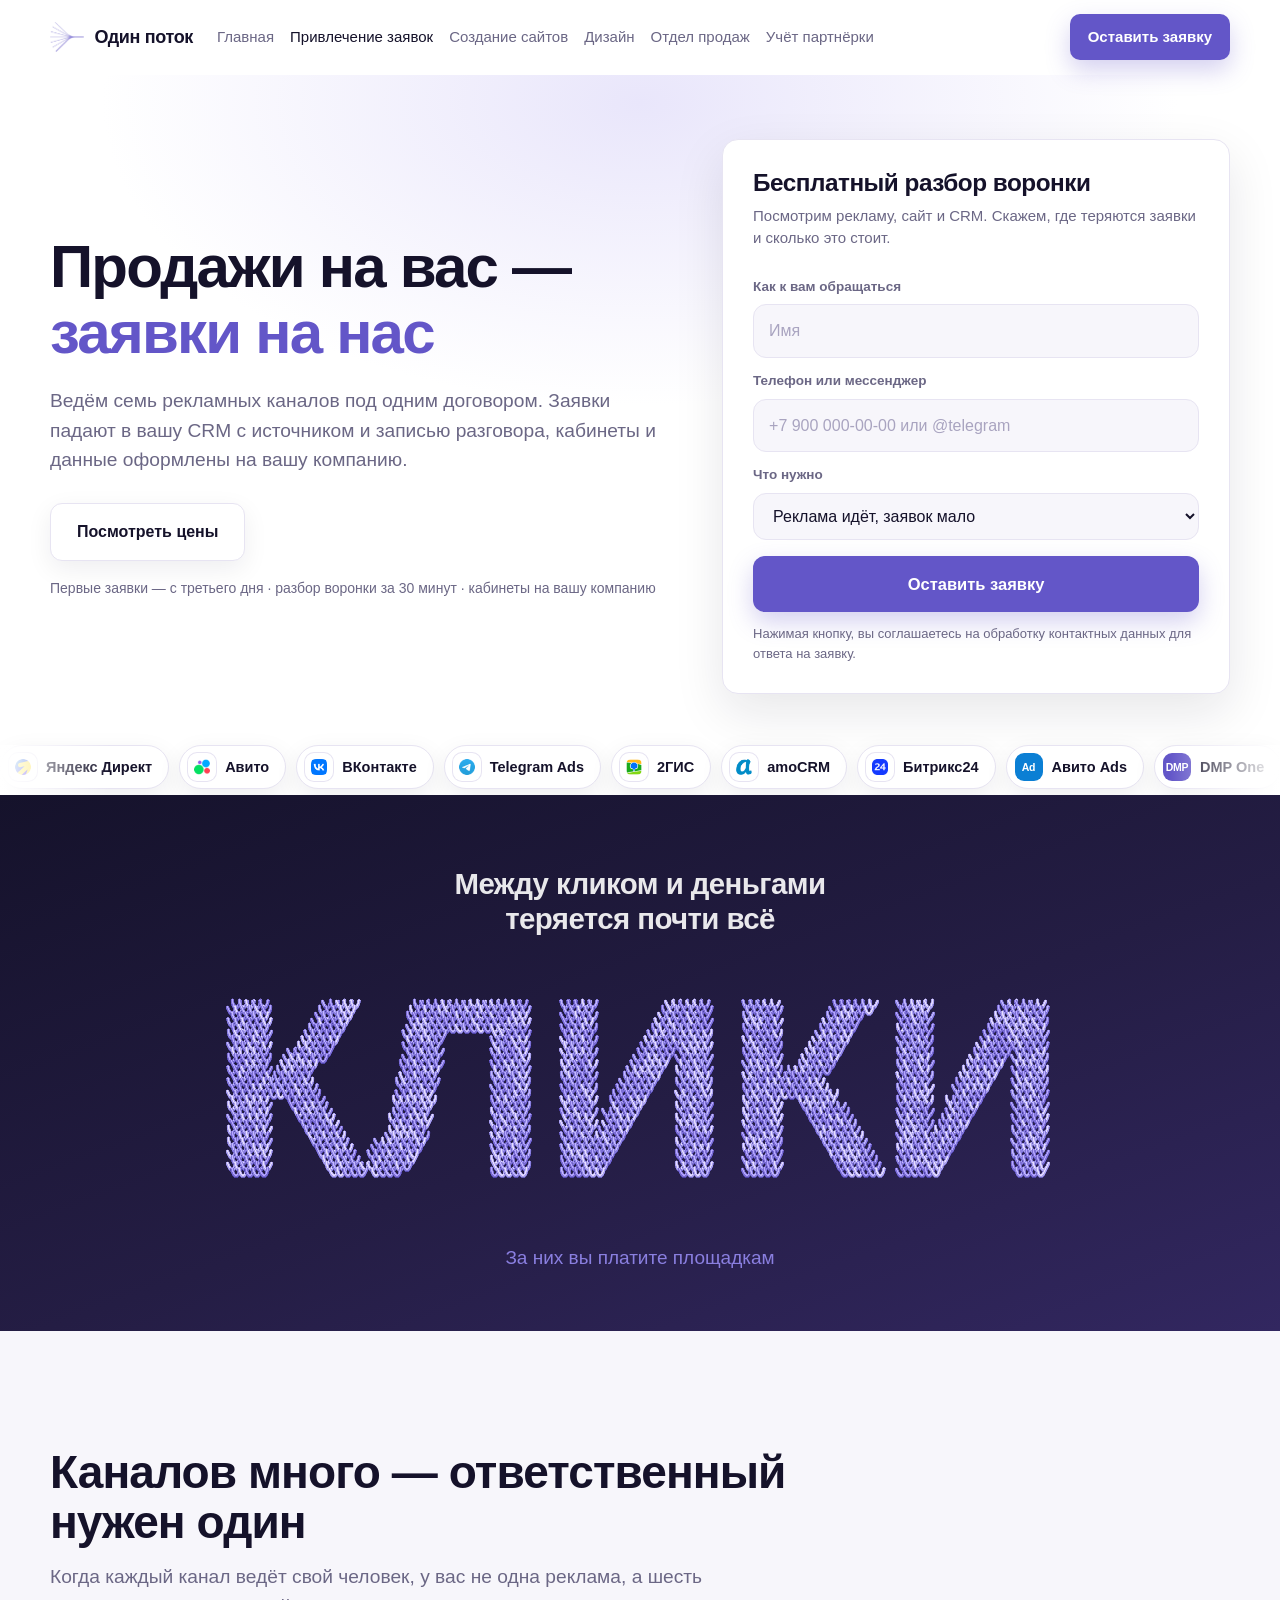
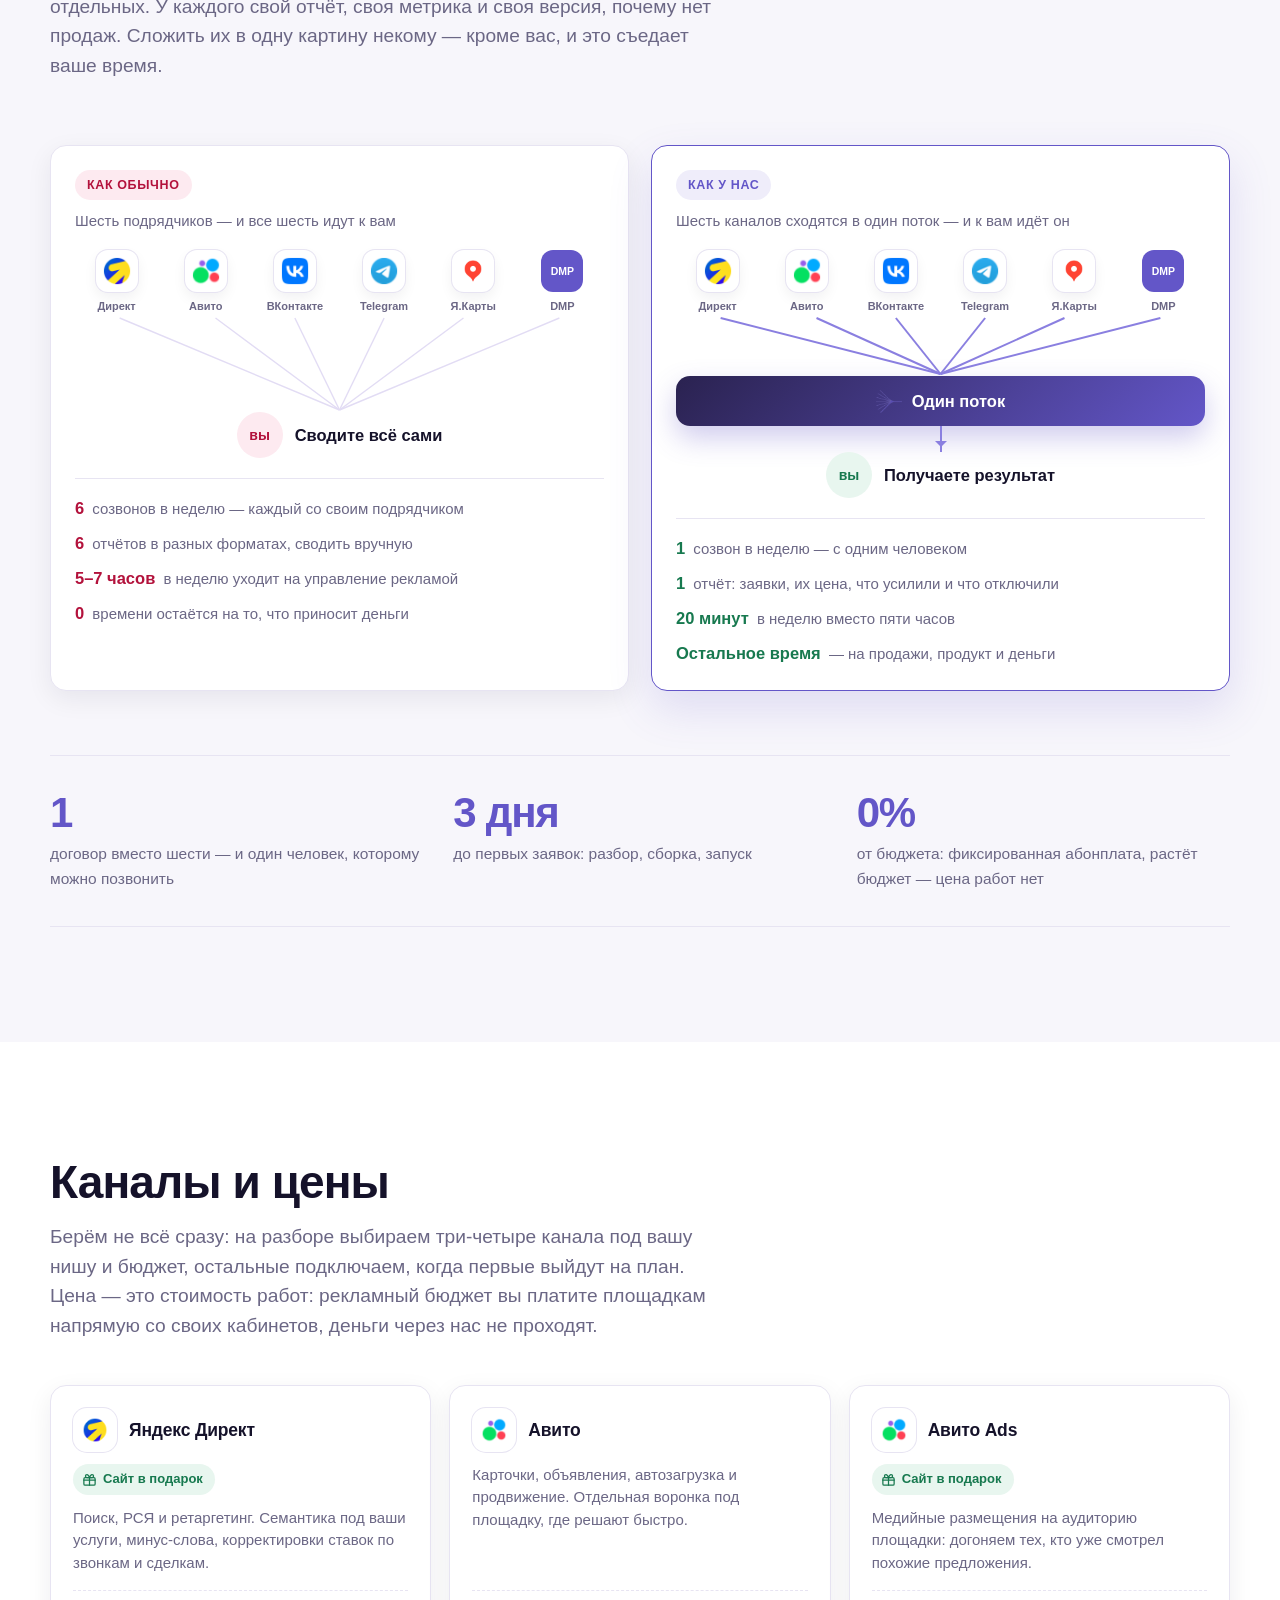
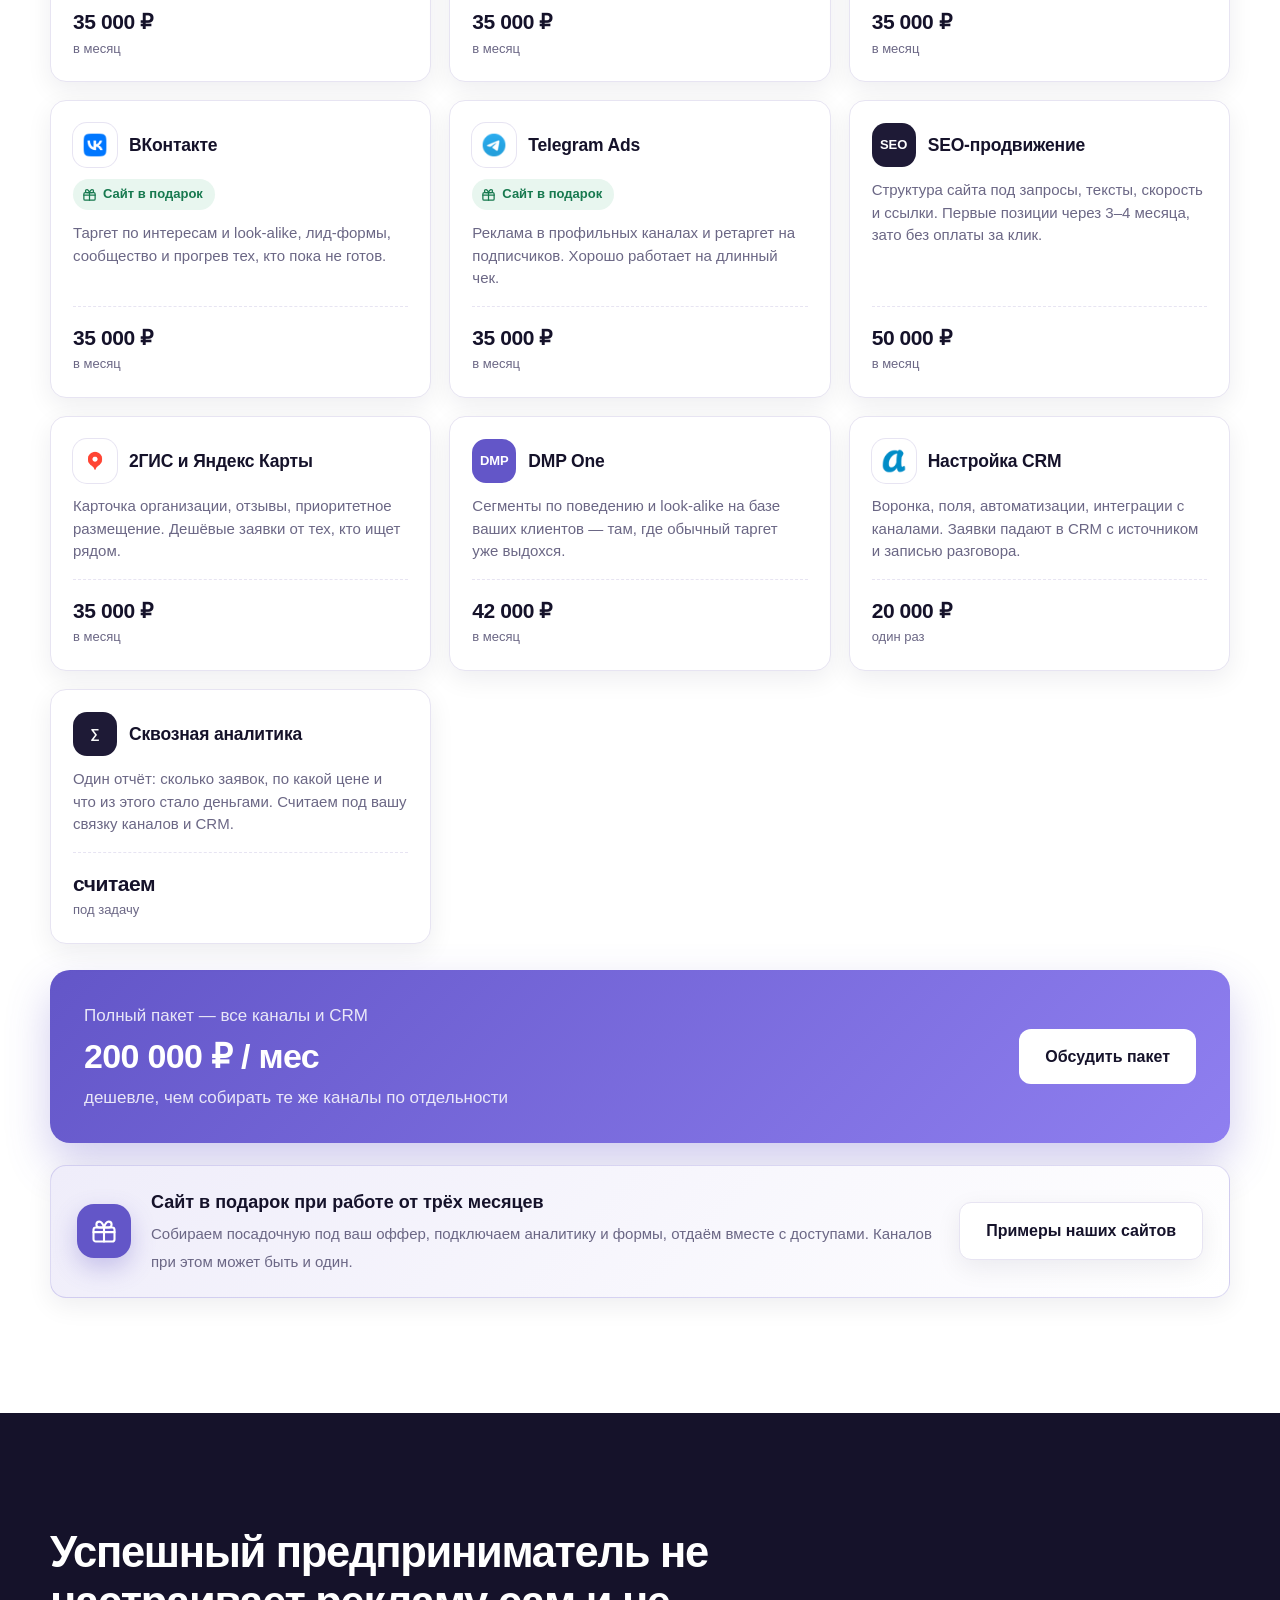
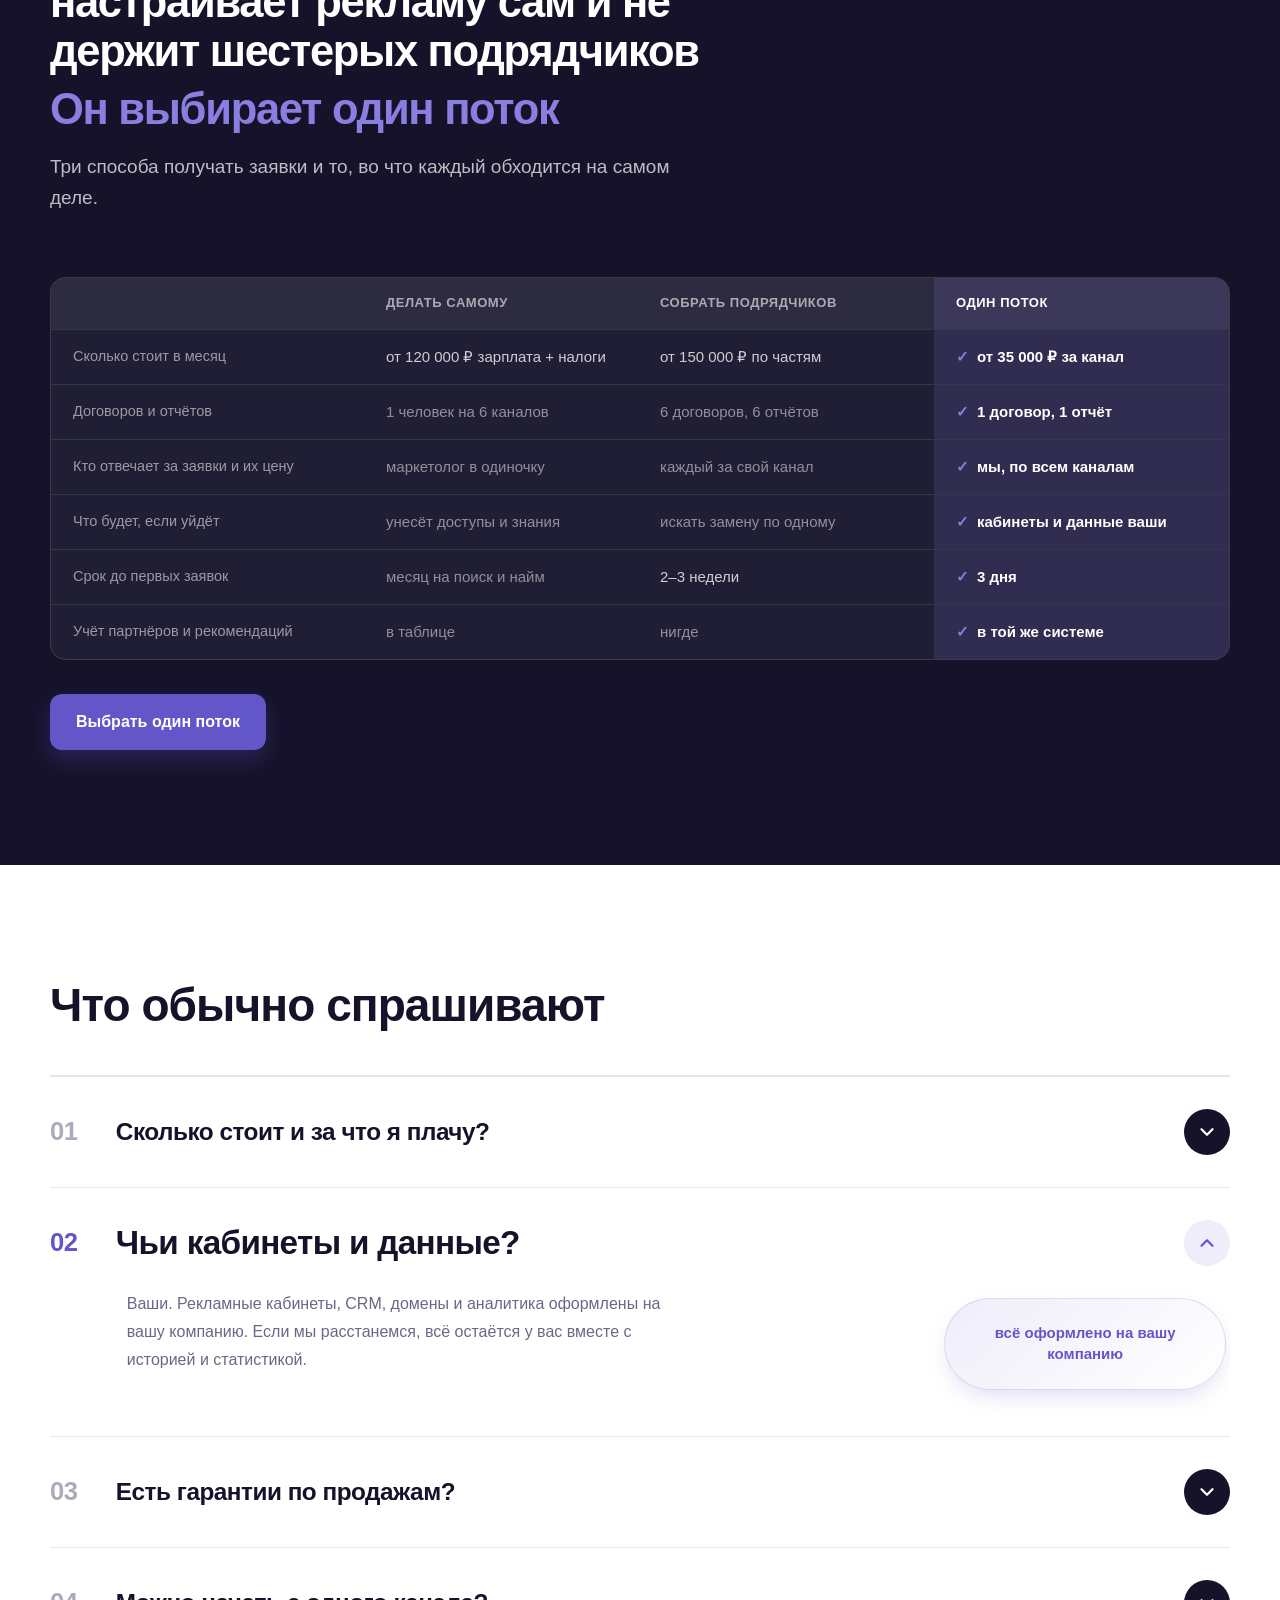
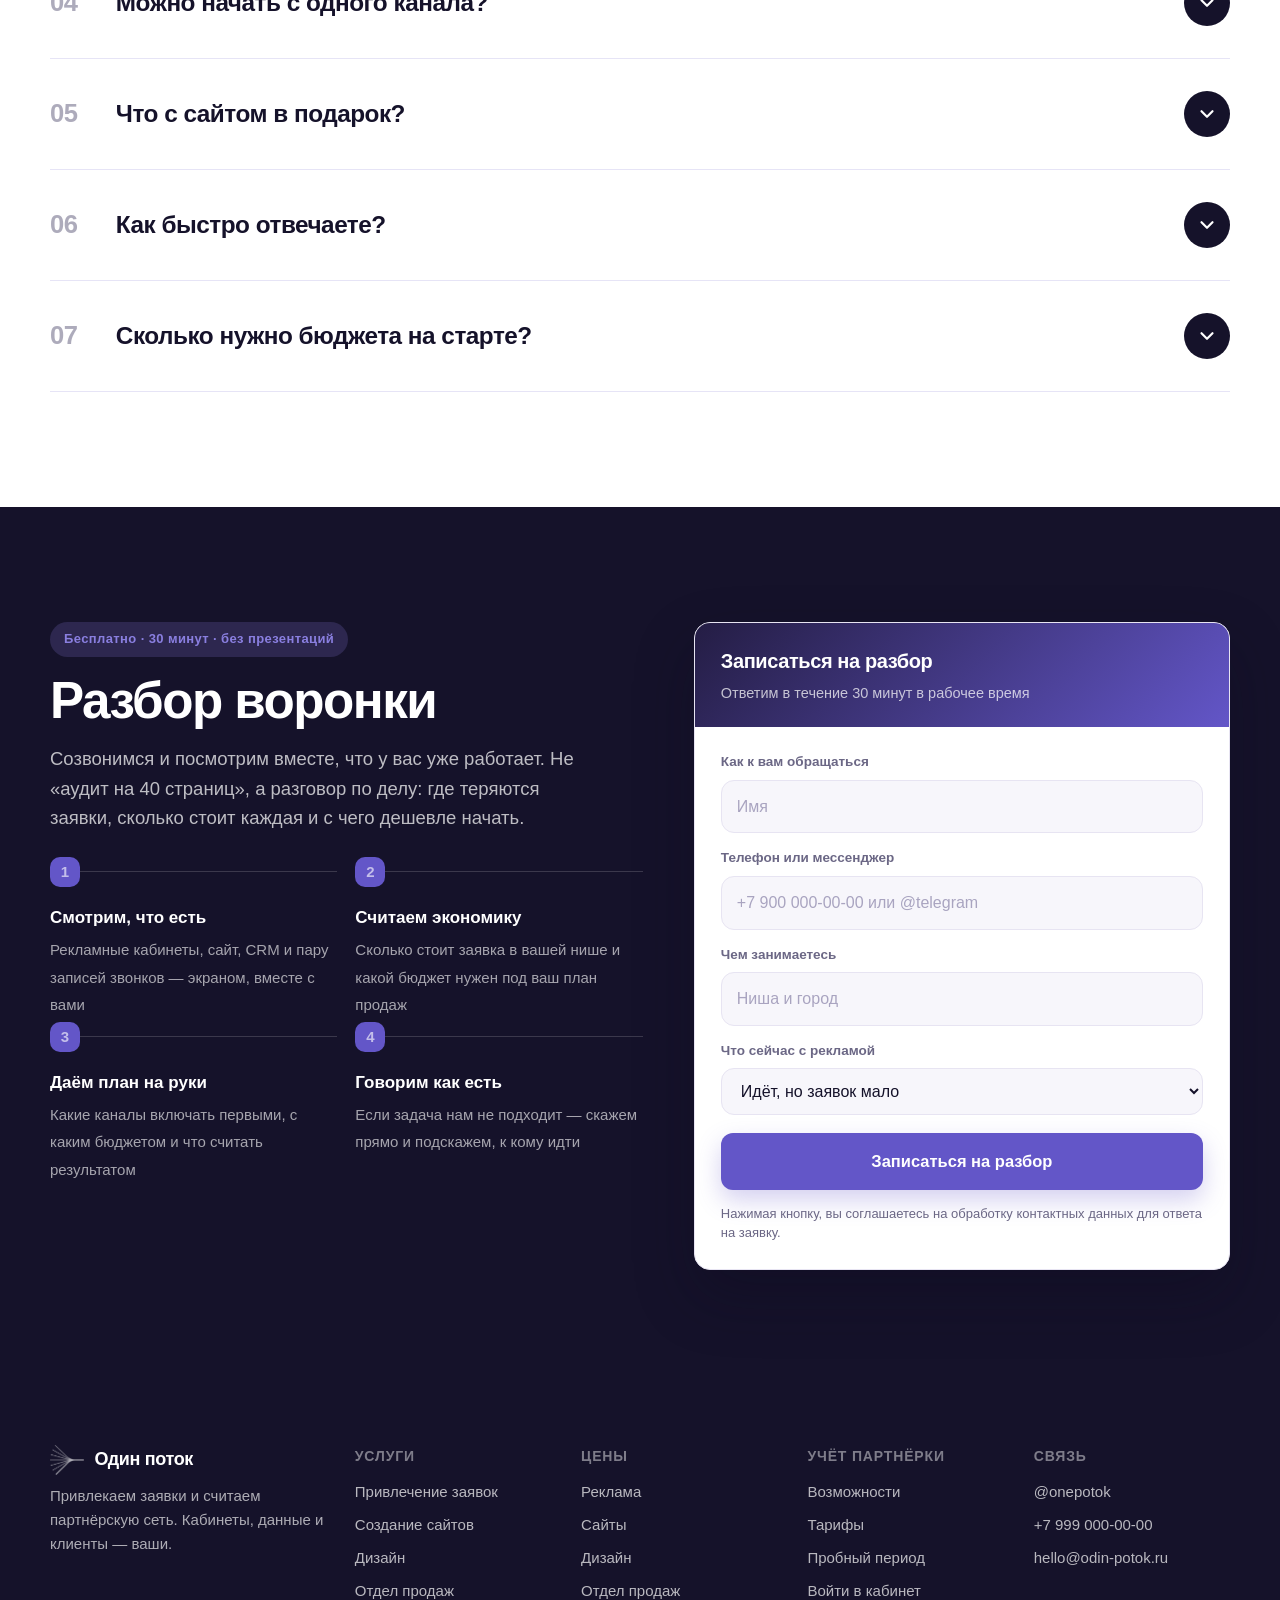
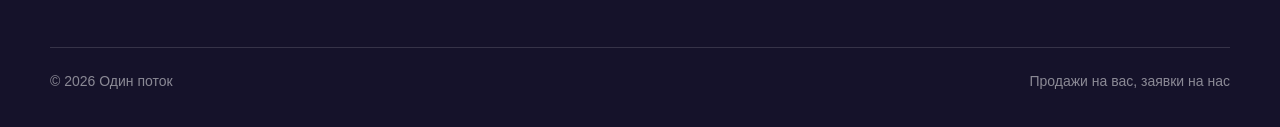
==== commit 5b7613d2: "Каналы и цены одним блоком, починена мобильная вёрстка Каналы и прайс были двумя разными разделами с" ====
--- a/agency.html
+++ b/agency.html
@@ -69,6 +69,7 @@
               <path d="M187 2 L160 94" /><path d="M235 2 L160 94" /><path d="M293 2 L160 94" />
             </svg>
           </div>
+          <div class="dg__down" aria-hidden="true"></div>
           <div class="dg__you dg__you--bad"><span class="dg__ava">вы</span>
             <b>Сводите всё сами</b></div>
           <ul class="dg__time">
@@ -115,75 +116,17 @@
   </div>
 </section>
 
-<!-- КАНАЛЫ -->
-<section class="section" id="channels-sec">
+<!-- КАНАЛЫ И ЦЕНЫ -->
+<section class="section" id="prices">
   <div class="wrap">
     <div class="rise">
-      <h2>Каналы, которые ведём</h2>
-      <p class="lead mt-s">Берём не всё сразу: на разборе выбираем три-четыре канала под вашу нишу и бюджет, остальные подключаем, когда первые выйдут на план.</p>
-    </div>
-    <div class="grid g3 mt-l" id="channels"></div>
-  </div>
-</section>
-
-<!-- КАК РАБОТАЕМ -->
-<section class="section section--paper" id="how">
-  <div class="wrap">
-    <div class="rise">
-      <h2>Первые заявки — с третьего дня</h2>
-      <p class="lead mt-s">Не ждём, пока будет «идеально»: сначала запускаем то, что даёт заявки быстрее всего,
-        и докручиваем уже на живых данных.</p>
-    </div>
-    <div class="steps mt-l">
-      <div class="step rise"><b>День 1 — разбор</b><span>Ниша, конкуренты, экономика заявки. Считаем, сколько нужно вложить и что из этого выйдет.</span></div>
-      <div class="step rise"><b>День 2 — сборка</b><span>Кабинеты на вас, объявления и аудитории, посадочная, CRM и аналитика с целями.</span></div>
-      <div class="step rise"><b>День 3 — запуск</b><span>Включаем первый канал и ловим первые заявки. Слушаем звонки с того же дня.</span></div>
-      <div class="step rise"><b>Дальше — каждую неделю</b><span>Отчёт по каналам, стоимость заявки, что усилили и что отключили. Новые каналы добавляем по очереди.</span></div>
-    </div>
-
-    <div class="fit mt-xl">
-      <div class="card rise">
-        <h3>Хорошо сработаемся, если</h3>
-        <ul>
-          <li>Услуга или сложный товар со средним чеком от 30 000 ₽</li>
-          <li>Есть отдел продаж или человек, который берёт трубку</li>
-          <li>Рекламный бюджет от 100 000 ₽ в месяц</li>
-          <li>Готовы тестировать минимум три канала</li>
-          <li>Считаете выручку, а не количество кликов</li>
-        </ul>
-      </div>
-      <div class="card rise">
-        <h3>Лучше не начинать, если</h3>
-        <ul class="fit--no">
-          <li>Интернет-магазин с чеком до 3 000 ₽</li>
-          <li>Заявки некому обрабатывать</li>
-          <li>Нужны гарантии по количеству продаж</li>
-          <li>Ждёте результат за три дня</li>
-          <li>Хотите платить процент с продаж вместо абонплаты</li>
-        </ul>
-      </div>
-    </div>
-  </div>
-</section>
-
-<!-- КАЛЬКУЛЯТОР -->
-<section class="section" id="calc-sec">
-  <div class="wrap">
-    <h2 class="rise">Сколько нужно бюджета под ваш план продаж</h2>
-    <p class="lead mt-s rise">Вы ставите нишу, чек и сколько продаж хотите. Цену заявки и доходимость до сделки
-      подставляем мы — это и есть то, за чем идут в агентство. Считается на ходу.</p>
-    <div class="calc2 mt-l rise" id="calc"></div>
-  </div>
-</section>
-
-<!-- ЦЕНЫ -->
-<section class="section" id="prices">
-  <div class="wrap">
-    <div class="rise">
-      <h2>Прозрачный прайс без скрытых процентов</h2>
-      <p class="lead mt-s">Это стоимость работ. Рекламный бюджет вы платите площадкам напрямую со своих кабинетов — деньги через нас не проходят.</p>
-    </div>
-    <div class="pcards mt-l" id="prices-list"></div>
+      <h2>Каналы и цены</h2>
+      <p class="lead mt-s">Берём не всё сразу: на разборе выбираем три-четыре канала под вашу нишу и бюджет,
+        остальные подключаем, когда первые выйдут на план. Цена — это стоимость работ: рекламный бюджет вы платите
+        площадкам напрямую со своих кабинетов, деньги через нас не проходят.</p>
+    </div>
+    <div class="chans mt-l" id="channels"></div>
+
     <div class="price-hero rise">
       <div>
         <span style="opacity:.85">Полный пакет — все каналы и CRM</span>
@@ -192,6 +135,7 @@
       </div>
       <a class="btn" href="#start">Обсудить пакет</a>
     </div>
+
     <div class="gift rise">
       <span class="gift__ic" aria-hidden="true">
         <svg viewBox="0 0 24 24" width="28" height="28" fill="none" stroke="currentColor" stroke-width="1.8" stroke-linecap="round" stroke-linejoin="round">
@@ -213,7 +157,7 @@
 <section class="section section--ink">
   <div class="wrap">
     <h2 class="slogan rise">Успешный предприниматель не настраивает рекламу сам
-      и не держит пятерых подрядчиков — <span>он выбирает один поток</span></h2>
+      и не держит шестерых подрядчиков<span class="slogan__hi">Он выбирает один поток</span></h2>
     <p class="slogan__p rise">Три способа получать заявки и то, во что каждый обходится на самом деле.</p>
 
     <div class="cmp mt-xl rise">
@@ -226,7 +170,7 @@
       <div class="cmp__row"><span class="cmp__k">Сколько стоит в месяц</span>
         <span data-l="Самому">от 120 000 ₽ зарплата + налоги</span><span data-l="Подрядчики">от 150 000 ₽ по частям</span><span data-l="Один поток" class="cmp__best">от 35 000 ₽ за канал</span></div>
       <div class="cmp__row"><span class="cmp__k">Договоров и отчётов</span>
-        <span data-l="Самому" class="cmp__no">1 человек на 7 каналов</span><span data-l="Подрядчики" class="cmp__no">5 договоров, 5 отчётов</span><span data-l="Один поток" class="cmp__best">1 договор, 1 отчёт</span></div>
+        <span data-l="Самому" class="cmp__no">1 человек на 6 каналов</span><span data-l="Подрядчики" class="cmp__no">6 договоров, 6 отчётов</span><span data-l="Один поток" class="cmp__best">1 договор, 1 отчёт</span></div>
       <div class="cmp__row"><span class="cmp__k">Кто отвечает за заявки и их цену</span>
         <span data-l="Самому" class="cmp__no">маркетолог в одиночку</span><span data-l="Подрядчики" class="cmp__no">каждый за свой канал</span><span data-l="Один поток" class="cmp__best">мы, по всем каналам</span></div>
       <div class="cmp__row"><span class="cmp__k">Что будет, если уйдёт</span>
--- a/styles.css
+++ b/styles.css
@@ -997,3 +997,85 @@
 .section--ink .formcard .form__note { color: var(--dim); }
 .section--ink .formcard h3 { color: var(--ink); }
 .section--ink .formcard .dim { color: var(--dim); }
+
+.dg__down { display: none; width: 2px; height: 34px; margin: 10px auto; background: #d9d2f0; position: relative; }
+.dg__down::after { content: ''; position: absolute; bottom: -1px; left: -5px; border: 6px solid transparent; border-top-color: #d9d2f0; }
+
+/* ---------- карточка канала с ценой ---------- */
+.chans { display: grid; grid-template-columns: repeat(3, 1fr); gap: 18px; }
+.chan {
+  background: #fff; border: 1px solid var(--line); border-radius: var(--radius);
+  padding: 22px; box-shadow: var(--shadow-soft); display: flex; flex-direction: column;
+  transition: transform .2s ease, box-shadow .2s ease, border-color .2s ease;
+}
+.chan:hover { transform: translateY(-4px); box-shadow: var(--shadow); border-color: var(--accent); }
+.chan__head { display: flex; align-items: center; gap: 12px; }
+.chan__n { font-size: 17.5px; letter-spacing: -.01em; }
+.chan__d { margin: 12px 0 0; font-size: 15px; color: var(--dim); line-height: 1.5; flex: 1; }
+.chan__p {
+  margin-top: 16px; padding-top: 14px; border-top: 1px dashed var(--line);
+  font-size: 21px; font-weight: 800; letter-spacing: -.02em;
+}
+.chan__p i { display: block; font-style: normal; font-size: 13px; font-weight: 400; color: var(--dim); letter-spacing: 0; }
+.chan .gmark { align-self: flex-start; margin-top: 12px; }
+@media (max-width: 1040px) { .chans { grid-template-columns: repeat(2, 1fr); } }
+@media (max-width: 620px) { .chans { grid-template-columns: 1fr; } }
+
+/* Действия в меню нужны только на телефоне, в открытом меню. */
+.nav__cta { display: none; }
+
+/* ---------- слоган ---------- */
+.slogan__hi { display: block; margin-top: .18em; color: var(--accent-2); }
+
+/* ================================================================== */
+/* Телефон                                                            */
+/* ================================================================== */
+@media (max-width: 700px) {
+  /* Шапка: кнопка во всю ширину рядом с логотипом выглядела непропорционально.
+     Оставляем логотип и бургер, а действия уезжают в открытое меню. */
+  .head__cta .btn { display: none; }
+  .head__in { height: 64px; gap: 12px; }
+  .brand { font-size: 17px; }
+  .brand img { width: 26px; height: 26px; }
+  .burger { font-size: 26px; padding: 4px; }
+  .nav.is-open { top: 64px; }
+  .nav.is-open .nav__cta { display: grid; gap: 10px; margin-top: 6px; padding-top: 14px; border-top: 1px solid var(--line); }
+  .nav.is-open .nav__cta .btn { display: block; text-align: center; }
+
+  /* Схема: шесть логотипов в ряд не читались — ставим в два ряда,
+     а веер линий заменяем одной стрелкой вниз. */
+  .dg__row { grid-template-columns: repeat(3, 1fr); gap: 14px 6px; }
+  .dg__chip img, .dg__chip b { width: 34px; height: 34px; }
+  .dg__chip i { font-size: 11.5px; }
+  .dg__web { display: none; }
+  .dg__down { display: block; }
+  .dg__you { flex-direction: column; gap: 8px; text-align: center; }
+  .dg__time { margin-top: 16px; }
+  .vs__col { padding: 20px 18px; }
+
+  /* Сравнение: каждая строка становится карточкой, иначе это простыня. */
+  .cmp { background: none; border: 0; display: grid; gap: 14px; }
+  .cmp__row {
+    display: grid; grid-template-columns: 1fr; gap: 7px; padding: 16px 18px;
+    background: rgba(255, 255, 255, .05); border: 1px solid rgba(255, 255, 255, .12);
+    border-radius: 16px;
+  }
+  .cmp__k { font-size: 12.5px; letter-spacing: .05em; text-transform: uppercase; color: rgba(255, 255, 255, .45); }
+  .cmp__row > span:not(.cmp__k) { font-size: 14.5px; }
+  .cmp__row > span[data-l]:not(.cmp__best)::before { content: attr(data-l) ' — '; color: rgba(255, 255, 255, .38); }
+  .cmp__row > .cmp__best {
+    margin: 6px 0 0; padding: 11px 14px; border-radius: 12px;
+    background: rgba(138, 127, 224, .2); font-size: 15.5px;
+  }
+  .cmp__row > .cmp__best::before { content: '✓'; color: var(--accent-2); margin-right: 8px; font-weight: 800; }
+
+  /* Разбор: шаги становятся дорожкой — номер слева, текст справа. */
+  .audit__grid { gap: 14px; }
+  .audit__i {
+    display: grid; grid-template-columns: 32px 1fr; gap: 4px 14px; align-items: start;
+    border-top: 0; padding: 0;
+  }
+  .audit__n { position: static; grid-column: 1; grid-row: 1 / span 2; width: 32px; height: 32px; }
+  .audit__i b { grid-column: 2; margin: 3px 0 0; }
+  .audit__i span:not(.audit__n) { grid-column: 2; }
+}
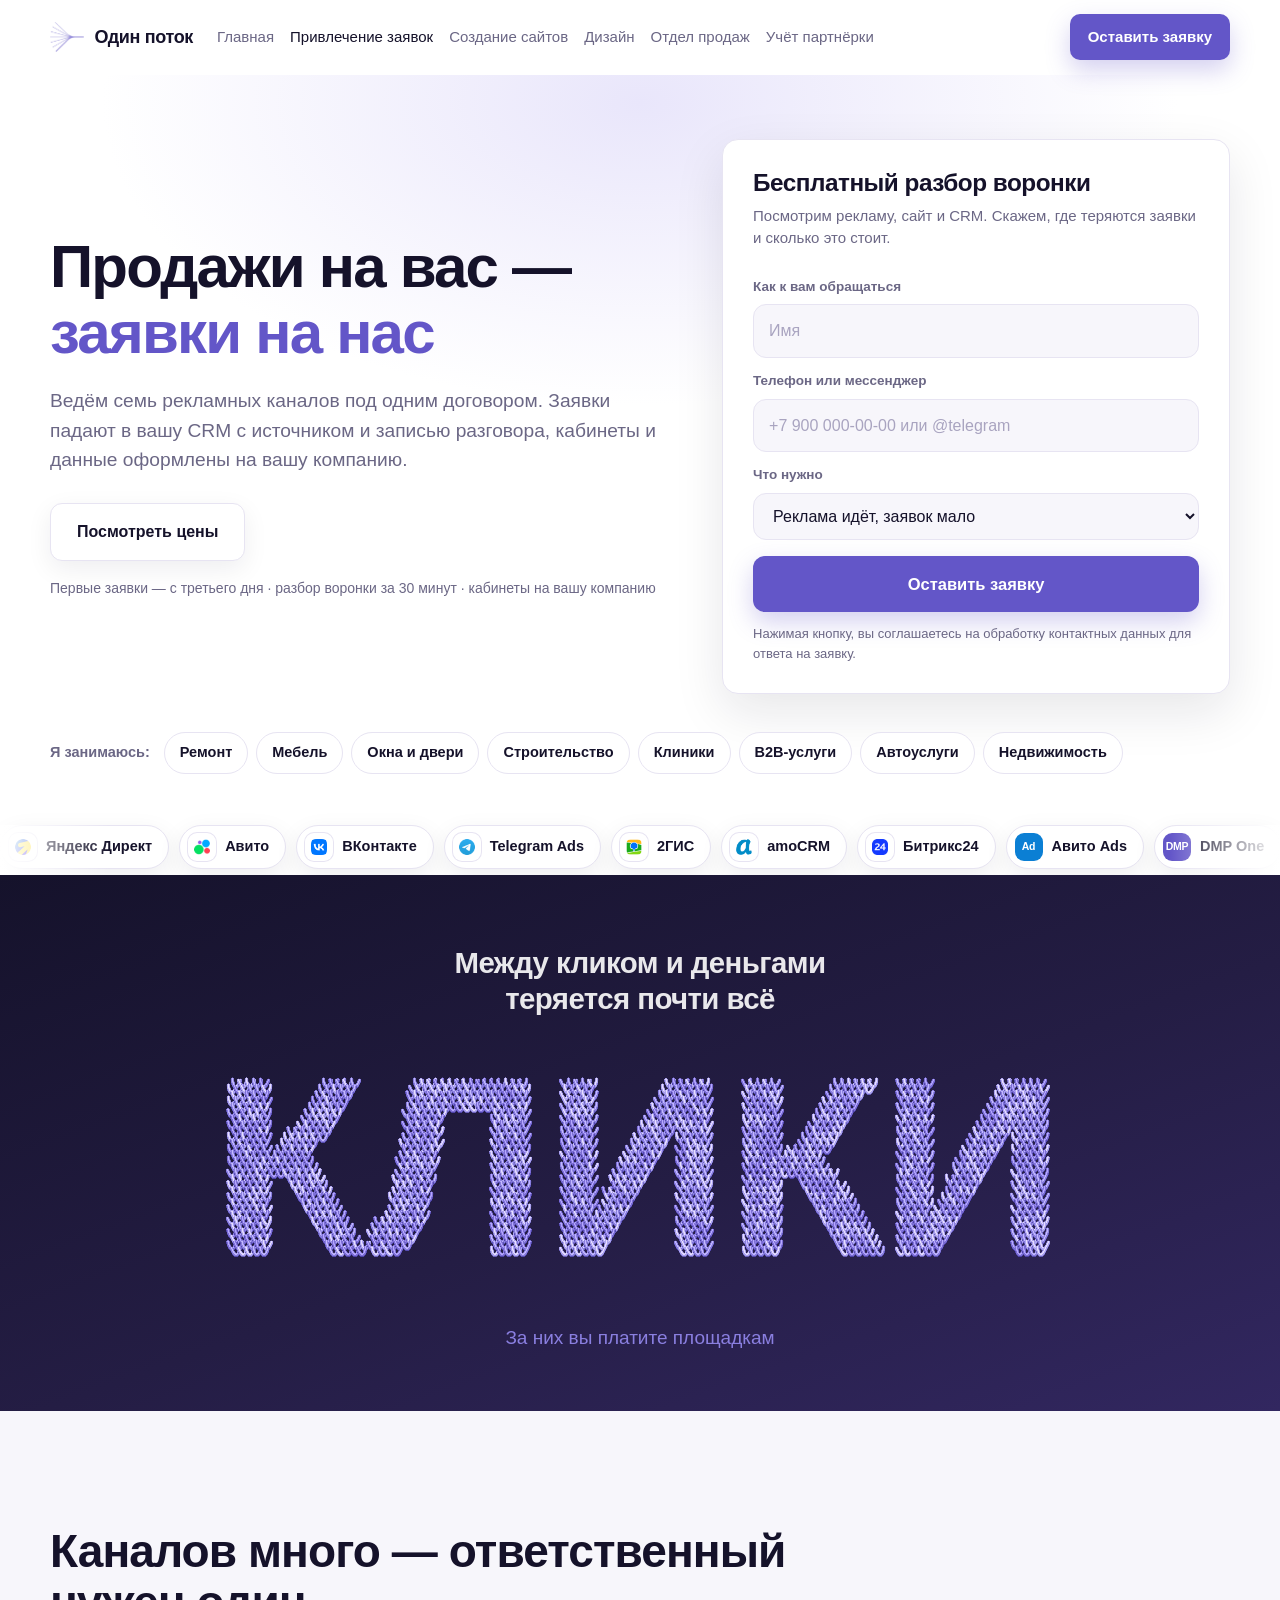
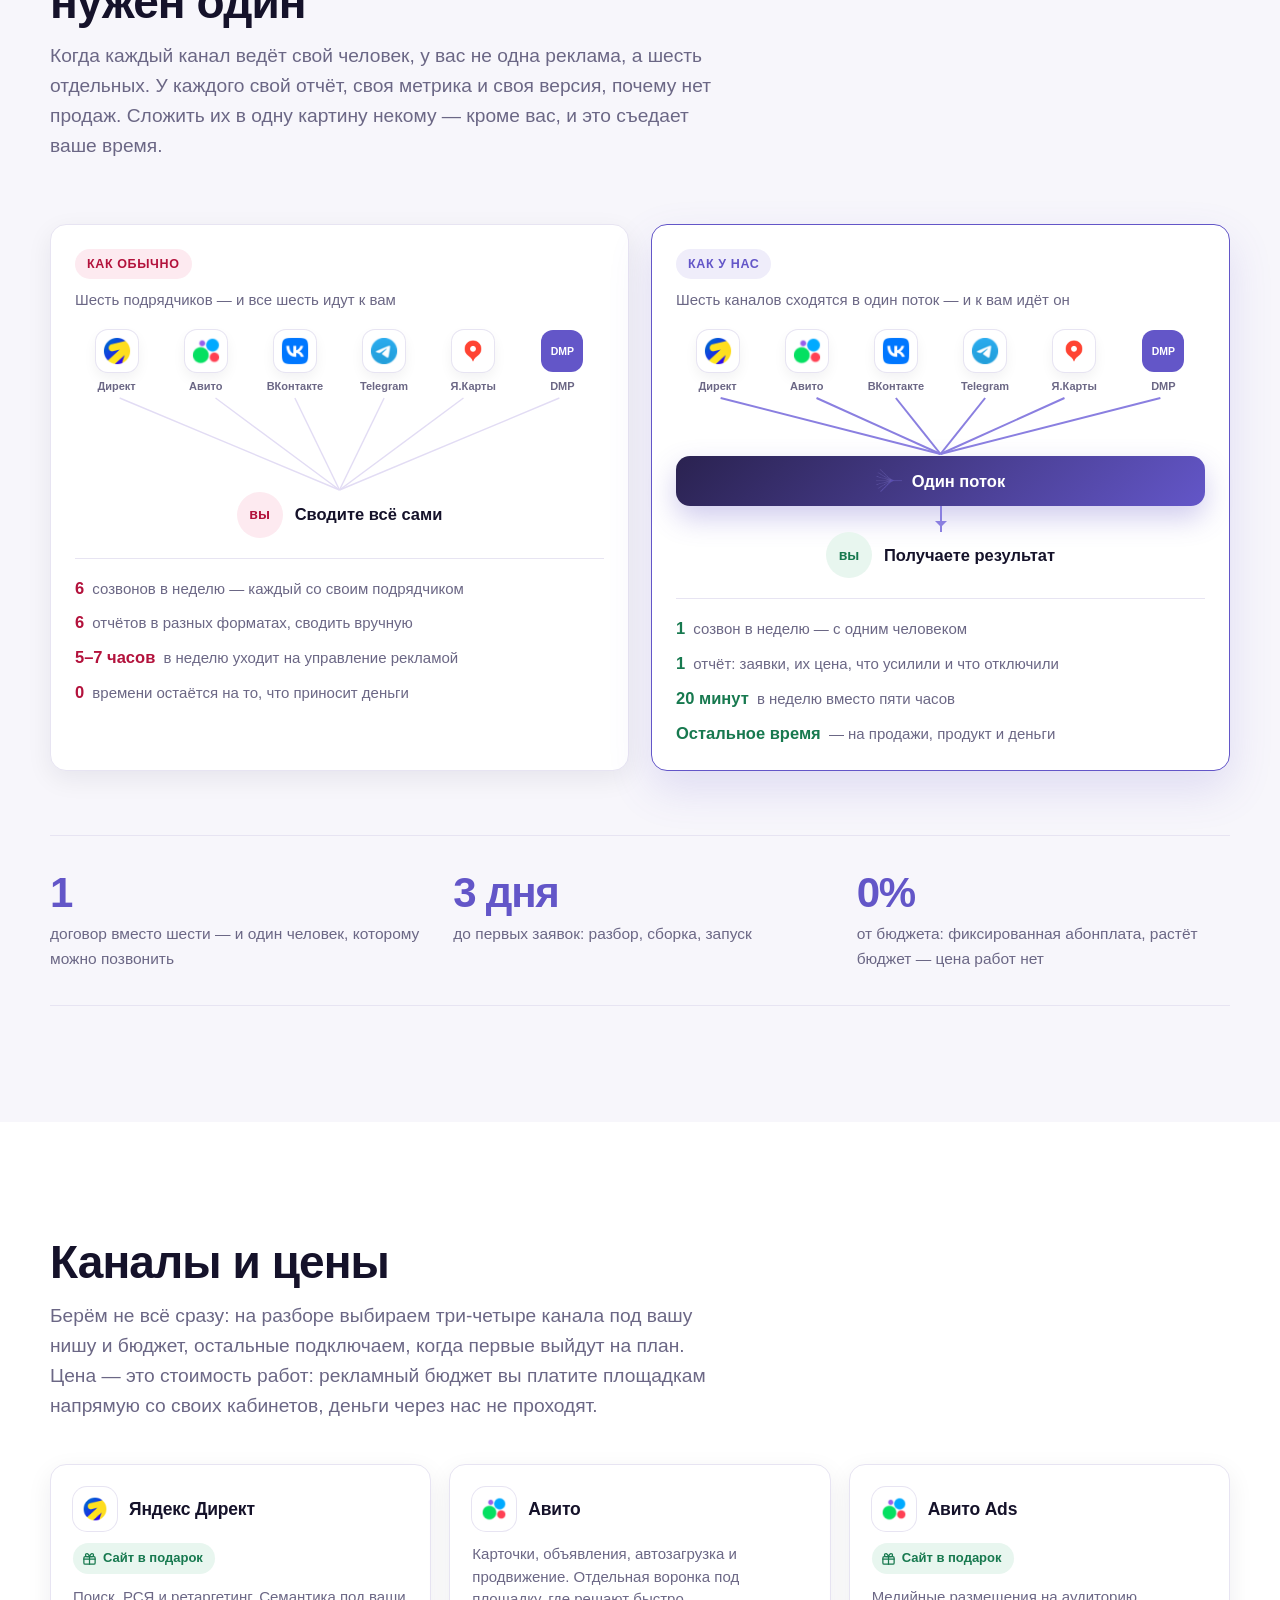
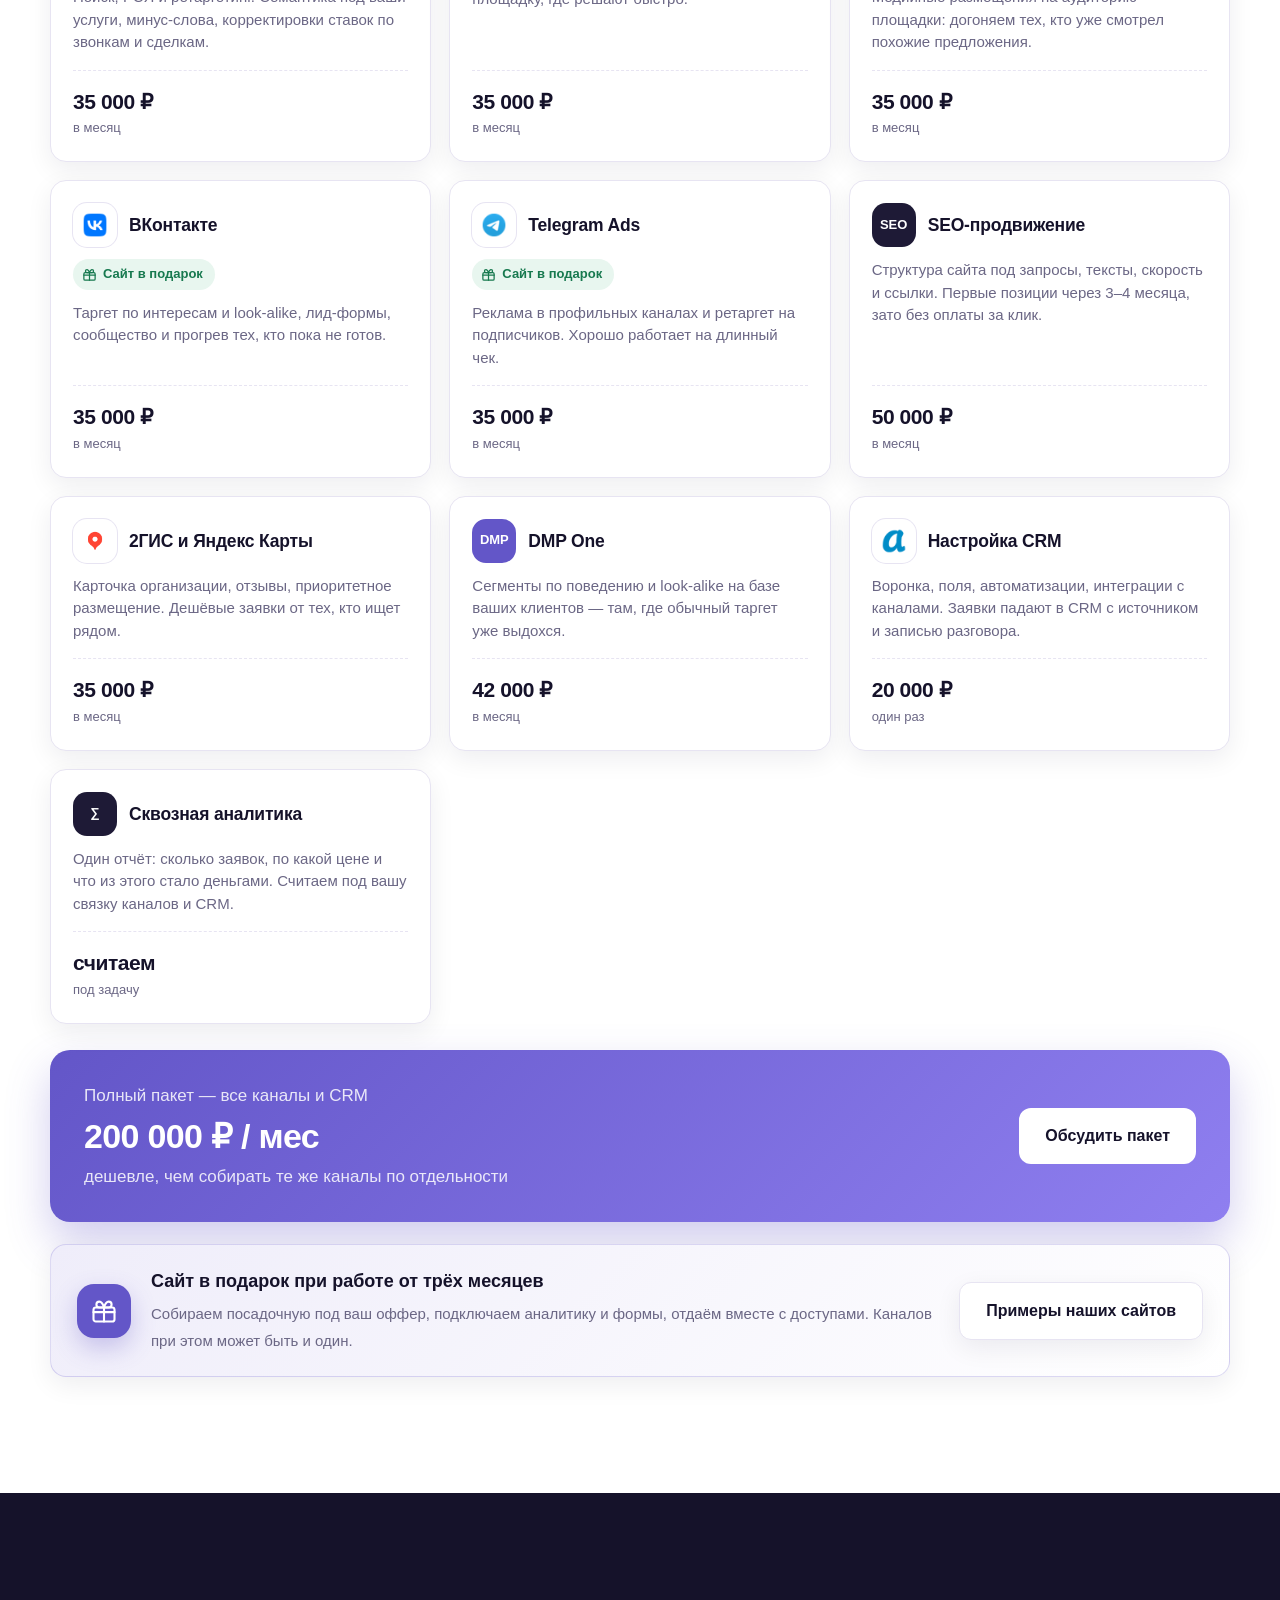
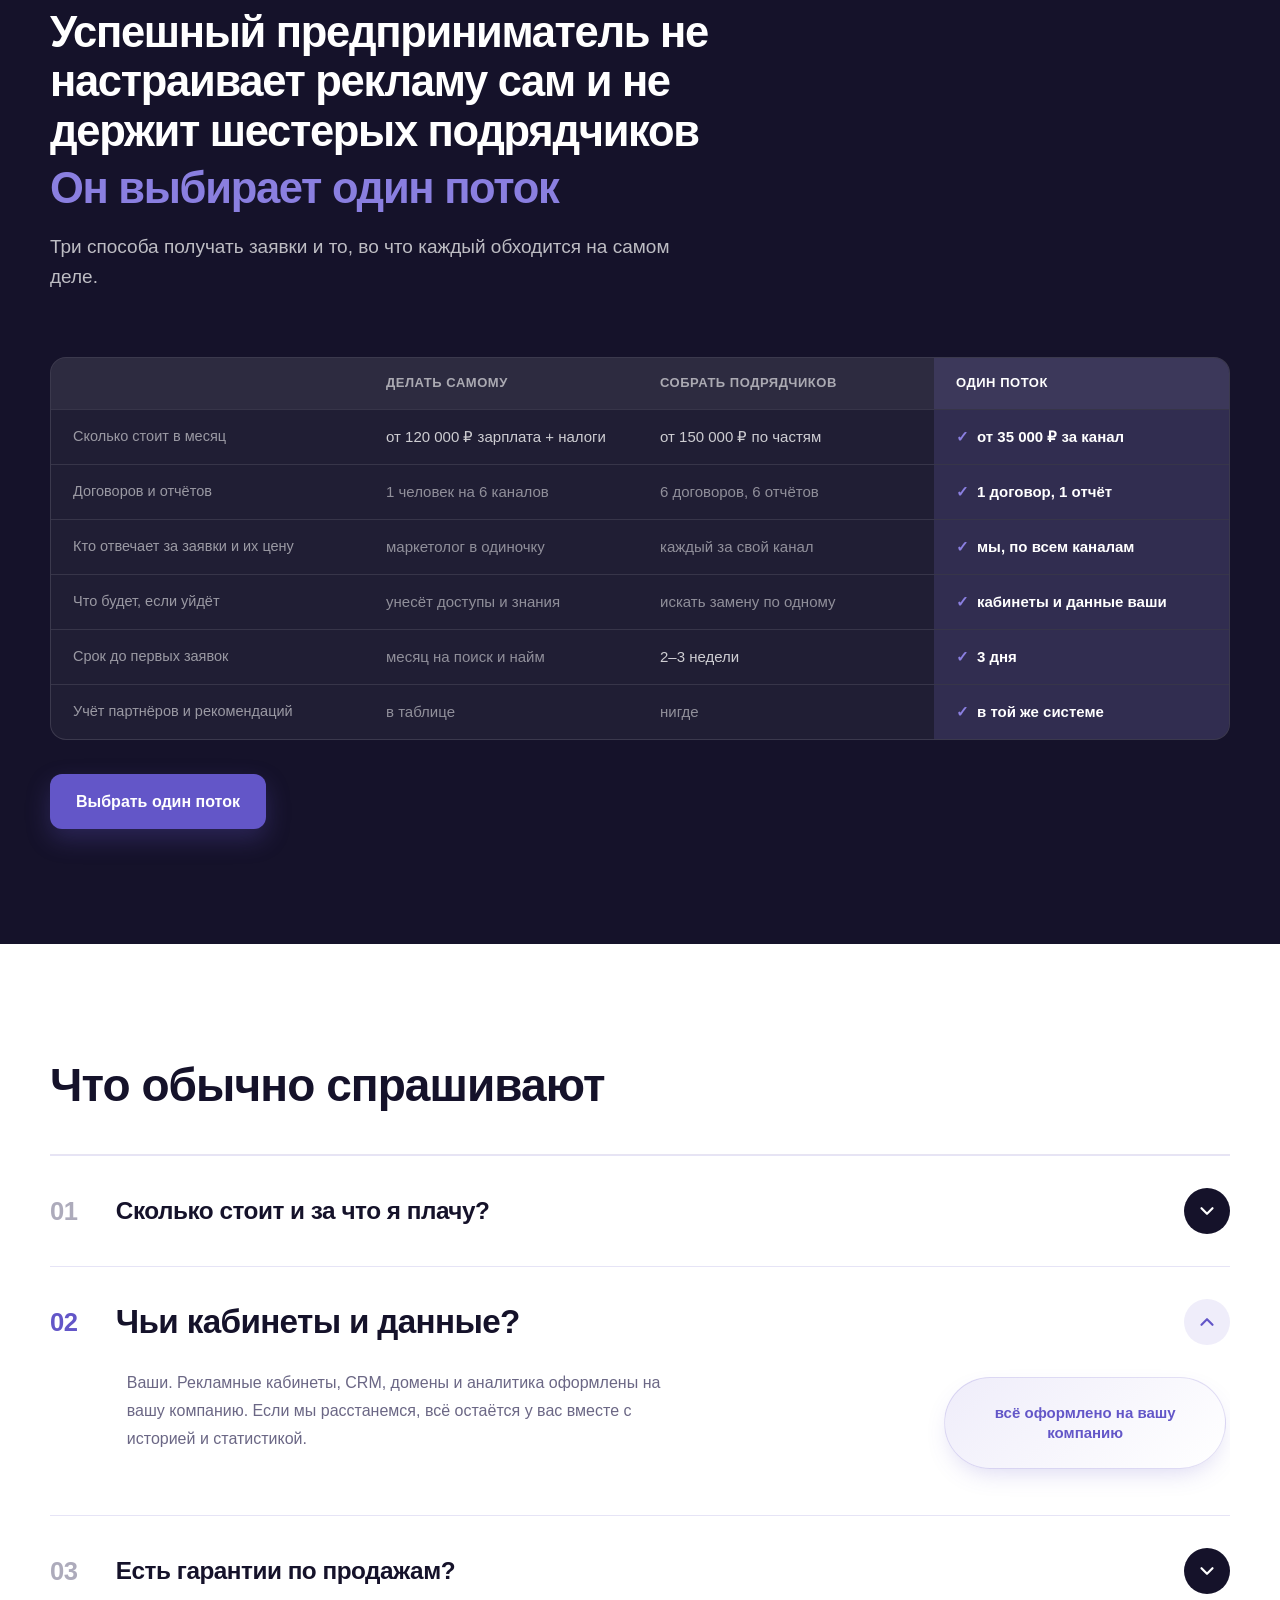
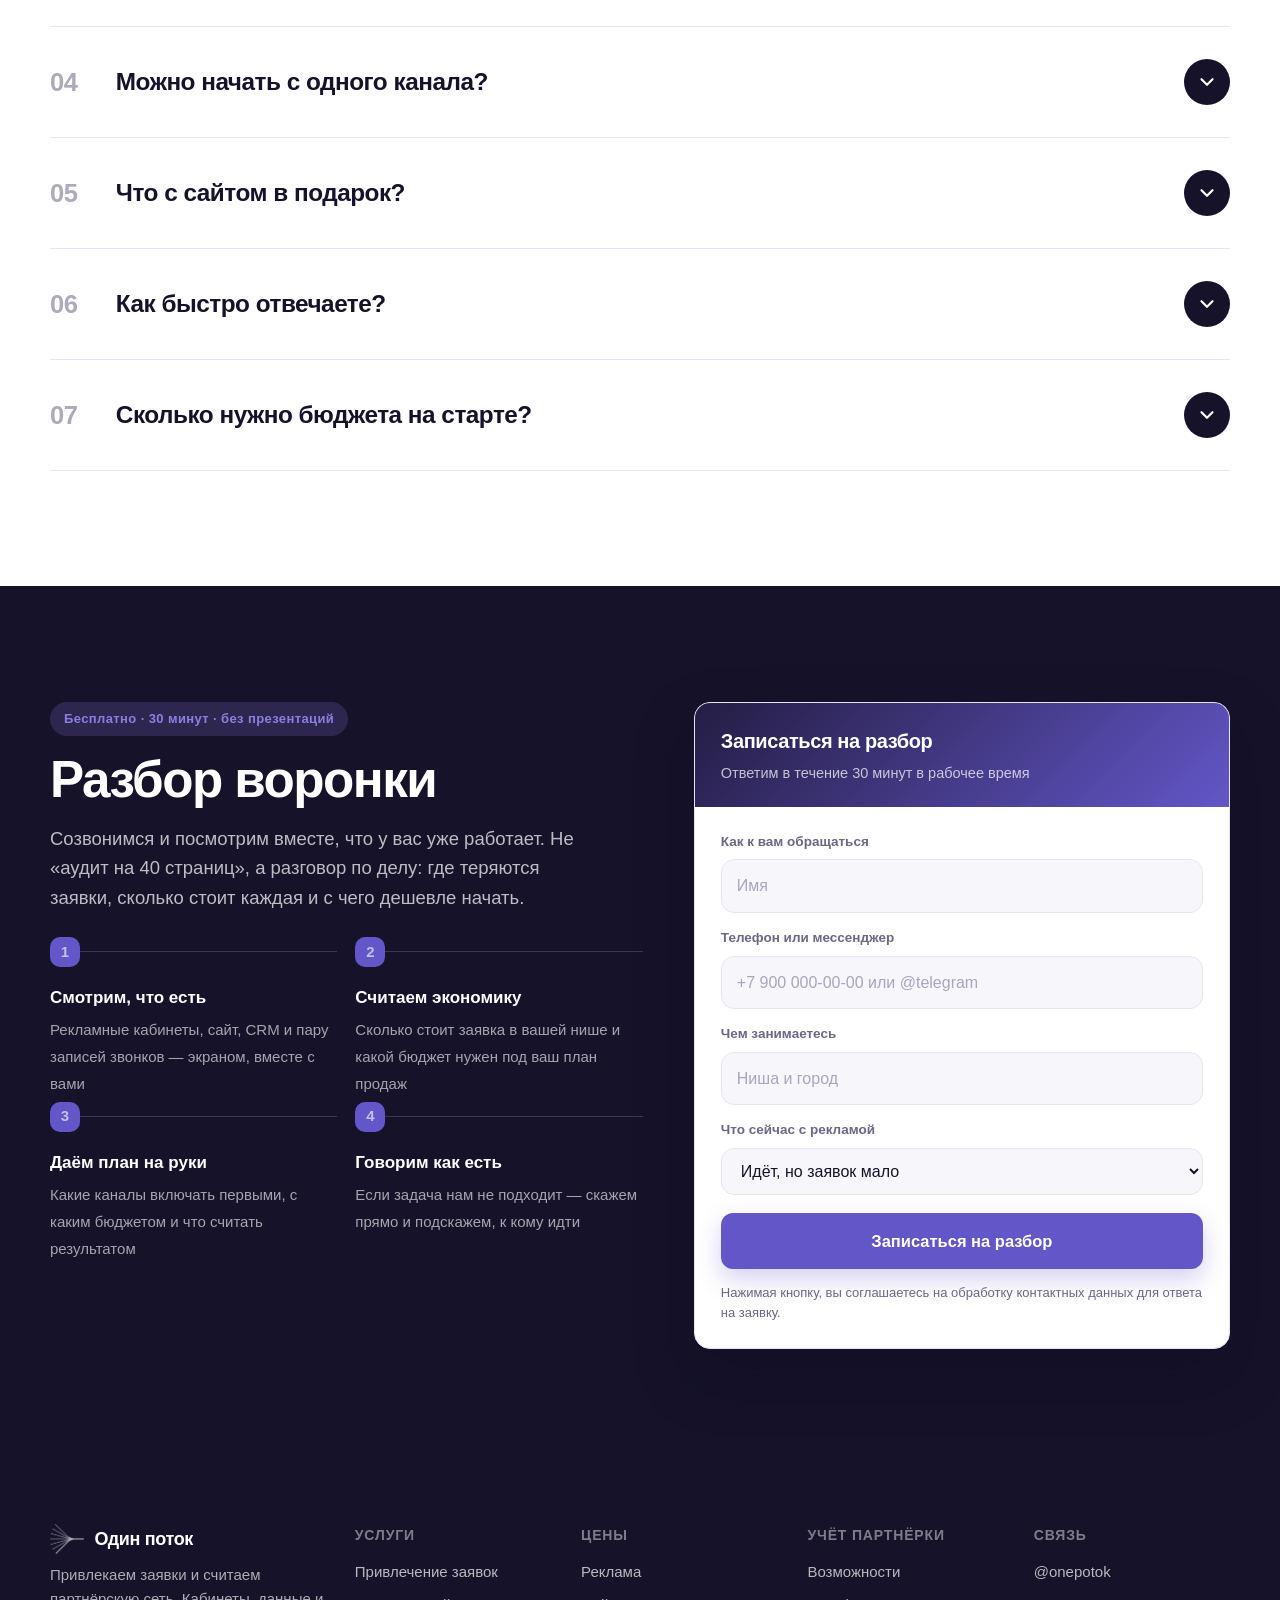
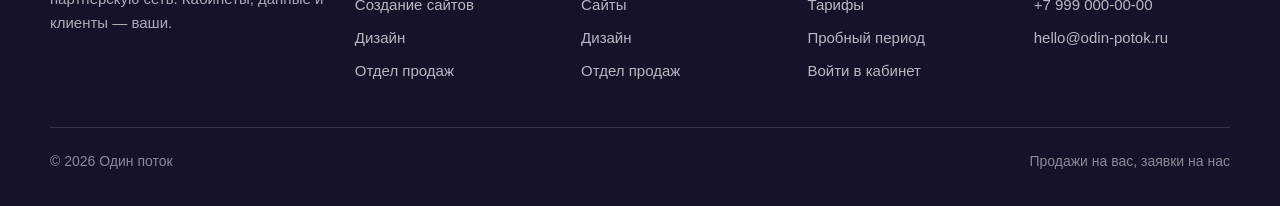
==== commit 8afd4ae6: "Восемь страниц под ниши и полоска выбора в первом экране У каждой ниши свой адрес, свой заголовок, с" ====
--- a/agency.html
+++ b/agency.html
@@ -31,6 +31,10 @@
          data-pick="Реклама идёт, заявок мало|Рекламы пока нет|Меняем подрядчика|Нужна сквозная аналитика|Пока просто посоветоваться"></div>
   </div>
 
+  <div class="wrap nst rise">
+    <span class="nst__t">Я занимаюсь:</span>
+    <div class="nst__row"><a class="nst__i" href="n-remont.html">Ремонт</a><a class="nst__i" href="n-mebel.html">Мебель</a><a class="nst__i" href="n-okna.html">Окна и двери</a><a class="nst__i" href="n-stroika.html">Строительство</a><a class="nst__i" href="n-medicina.html">Клиники</a><a class="nst__i" href="n-b2b.html">B2B-услуги</a><a class="nst__i" href="n-avto.html">Автоуслуги</a><a class="nst__i" href="n-nedvizhimost.html">Недвижимость</a></div>
+  </div>
   <div class="marquee" aria-hidden="true">
     <div class="marquee__row"></div>
     <div class="marquee__row"></div>
--- a/styles.css
+++ b/styles.css
@@ -1079,3 +1079,30 @@
   .audit__i b { grid-column: 2; margin: 3px 0 0; }
   .audit__i span:not(.audit__n) { grid-column: 2; }
 }
+
+/* ---------- выбор ниши ---------- */
+.nst { position: relative; z-index: 1; margin-top: clamp(26px, 3vw, 40px); display: flex; align-items: center; gap: 14px; flex-wrap: wrap; }
+.nst__t { font-size: 14.5px; color: var(--dim); font-weight: 600; white-space: nowrap; }
+.nst__row { display: flex; gap: 8px; flex-wrap: wrap; }
+.nst__i {
+  display: inline-block; font-size: 14.5px; font-weight: 600; color: var(--ink);
+  background: #fff; border: 1px solid var(--line); border-radius: 999px; padding: 8px 15px;
+  transition: border-color .16s ease, color .16s ease, transform .16s ease, box-shadow .16s ease;
+}
+.nst__i:hover { border-color: var(--accent); color: var(--accent); transform: translateY(-2px); box-shadow: var(--shadow-soft); }
+.nst__i.is-on { background: var(--accent); border-color: transparent; color: #fff; }
+.nst__i--off { color: var(--dim); }
+.nst__tag {
+  display: inline-block; font-size: 13px; font-weight: 700; letter-spacing: .04em; text-transform: uppercase;
+  background: var(--accent-soft); color: var(--accent); border-radius: 999px; padding: 6px 14px; margin-bottom: 14px;
+}
+@media (max-width: 700px) { .nst { gap: 10px; } .nst__i { font-size: 14px; padding: 7px 13px; } }
+
+/* ---------- каналы под нишу ---------- */
+.nchs { display: grid; gap: 12px; }
+.nch {
+  display: flex; align-items: center; gap: 14px; background: #fff; border: 1px solid var(--line);
+  border-radius: 14px; padding: 16px 20px; box-shadow: var(--shadow-soft);
+}
+.nch__n { width: 30px; height: 30px; flex: none; border-radius: 10px; background: var(--accent-soft); color: var(--accent); display: grid; place-items: center; font-weight: 800; font-size: 14px; }
+.nch b { font-size: 17px; }
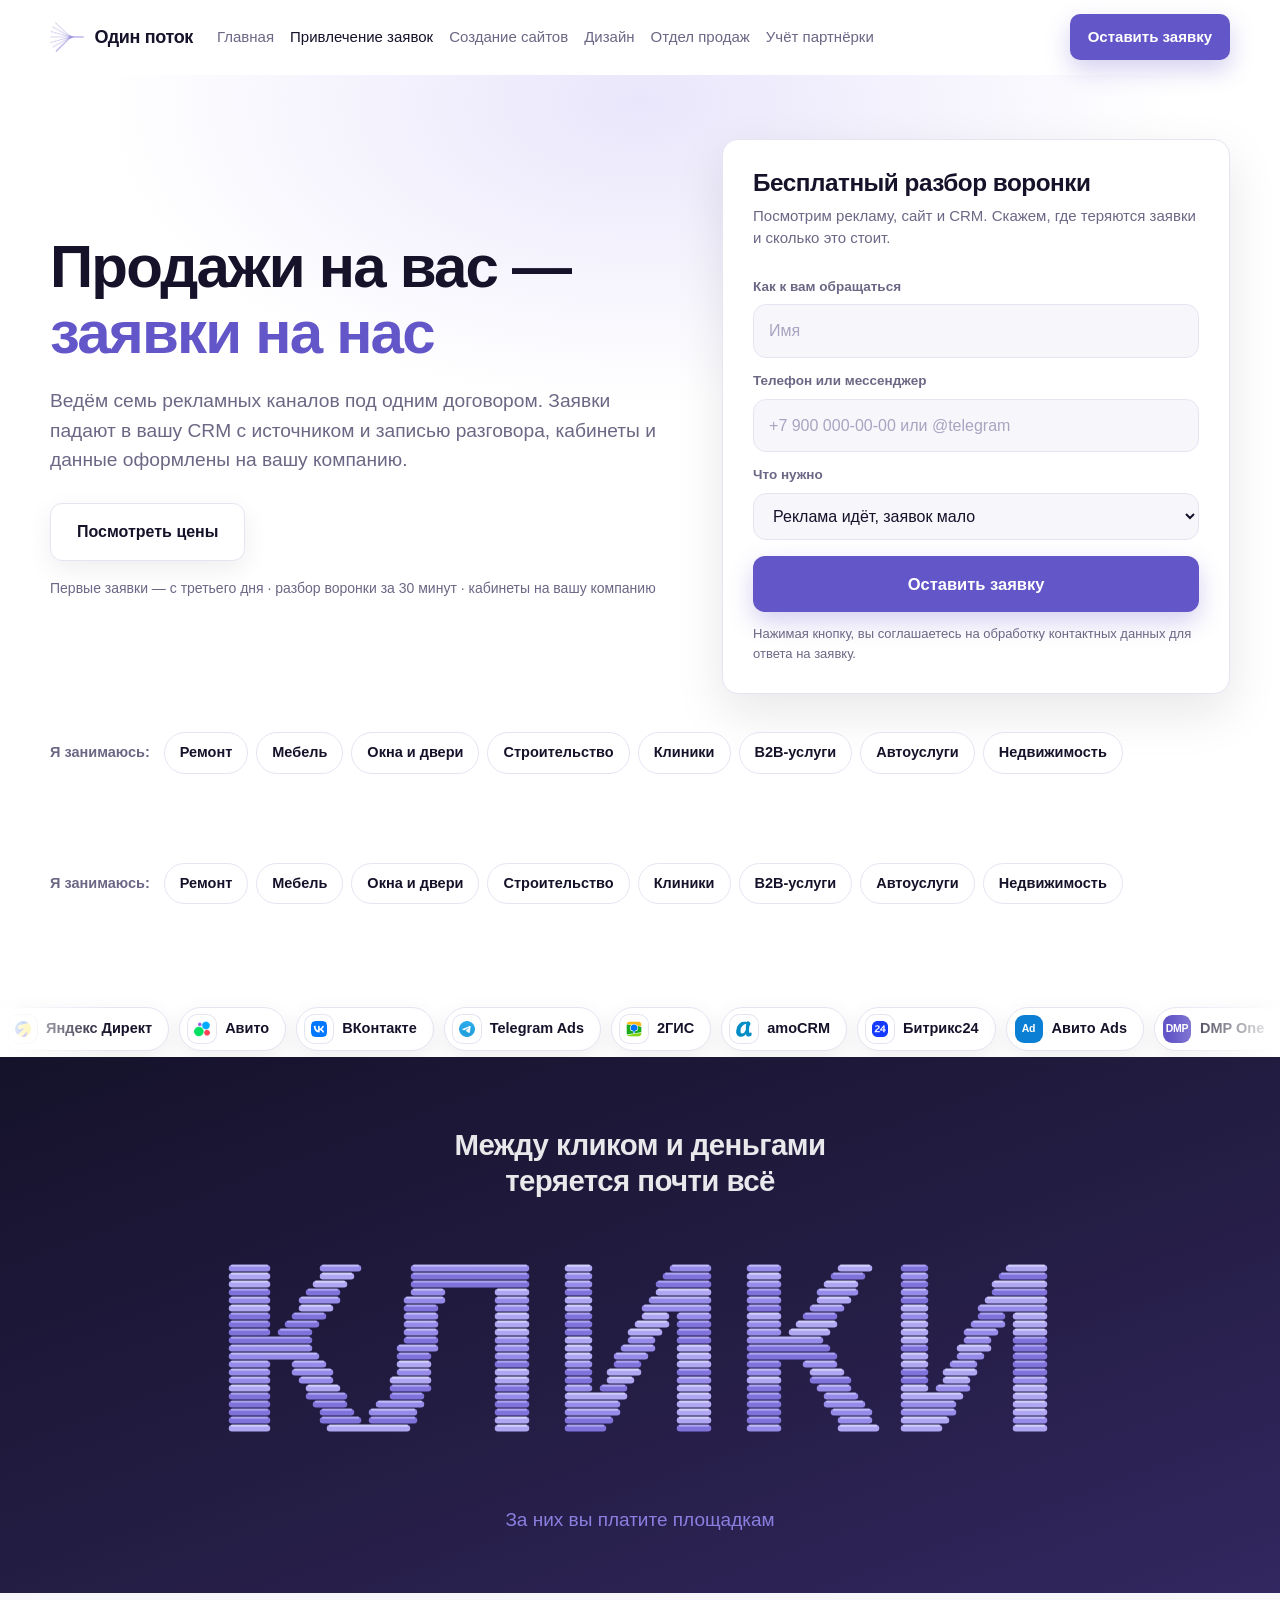
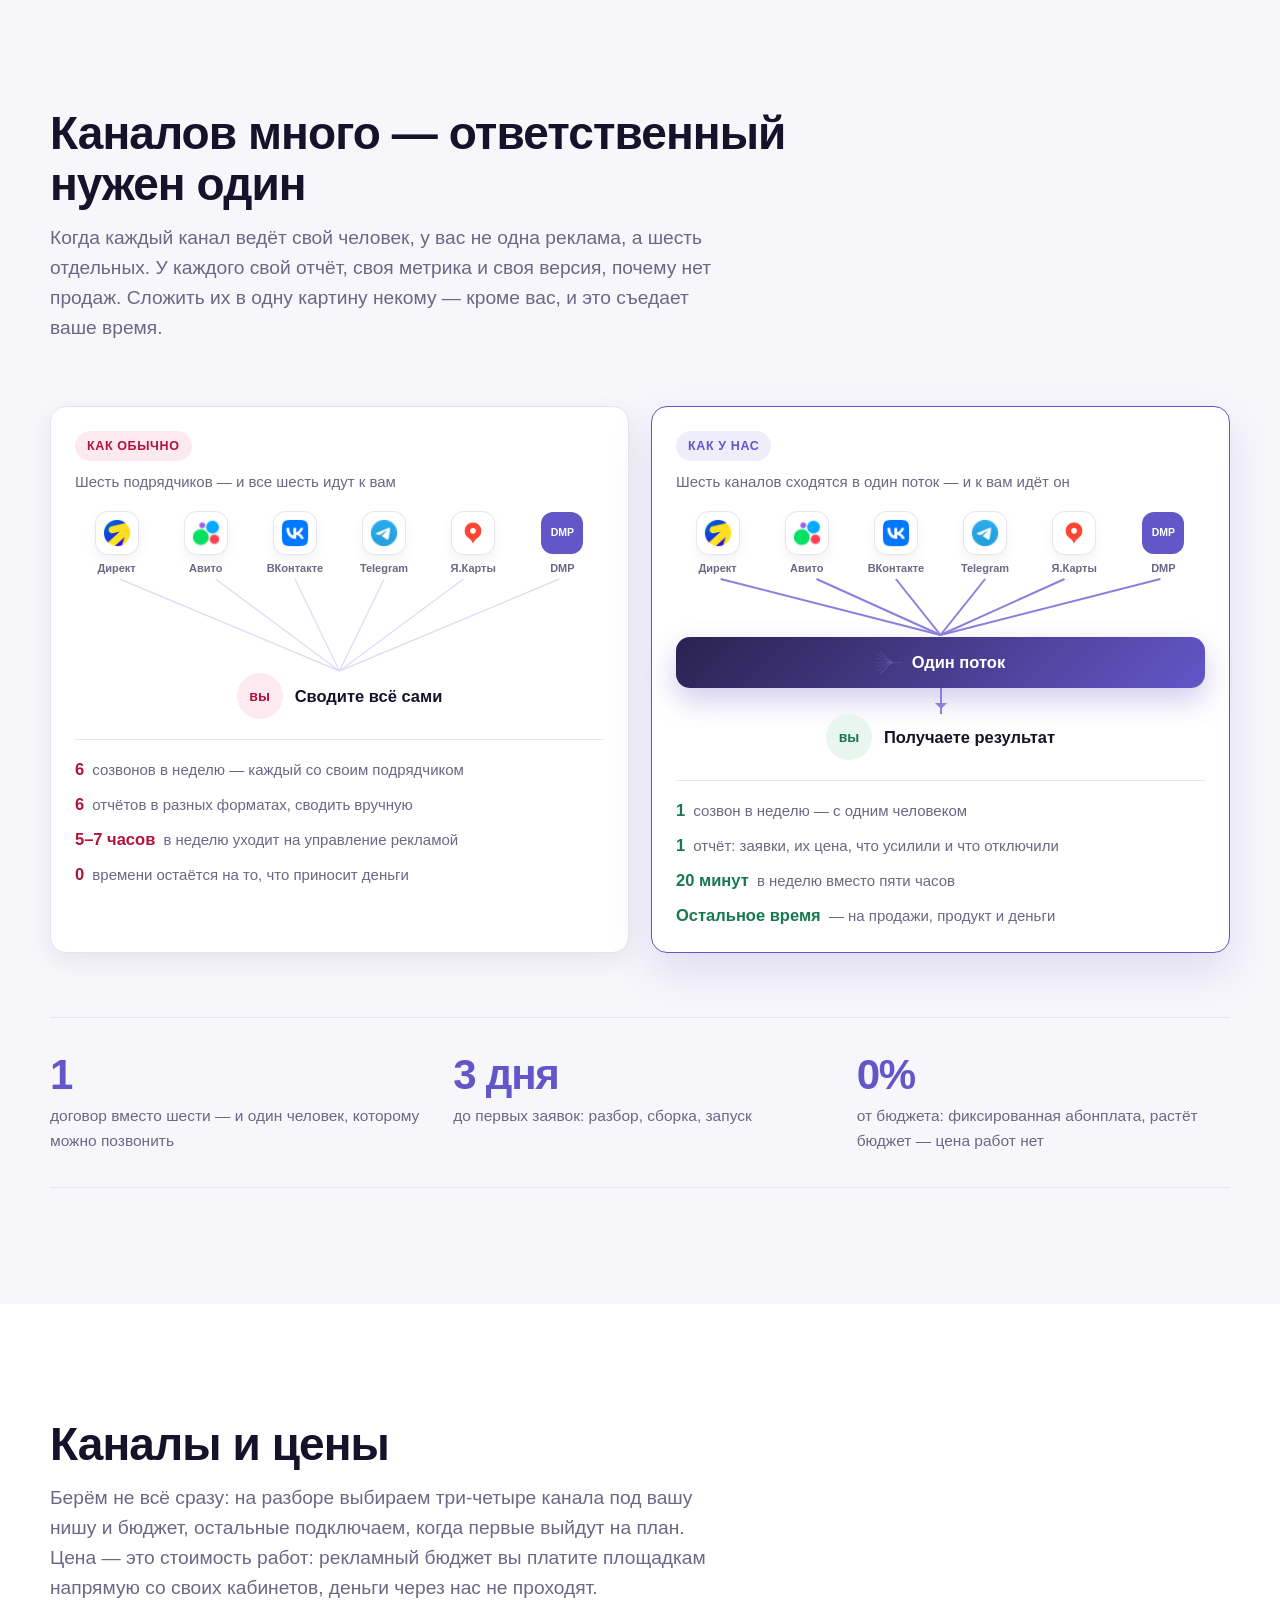
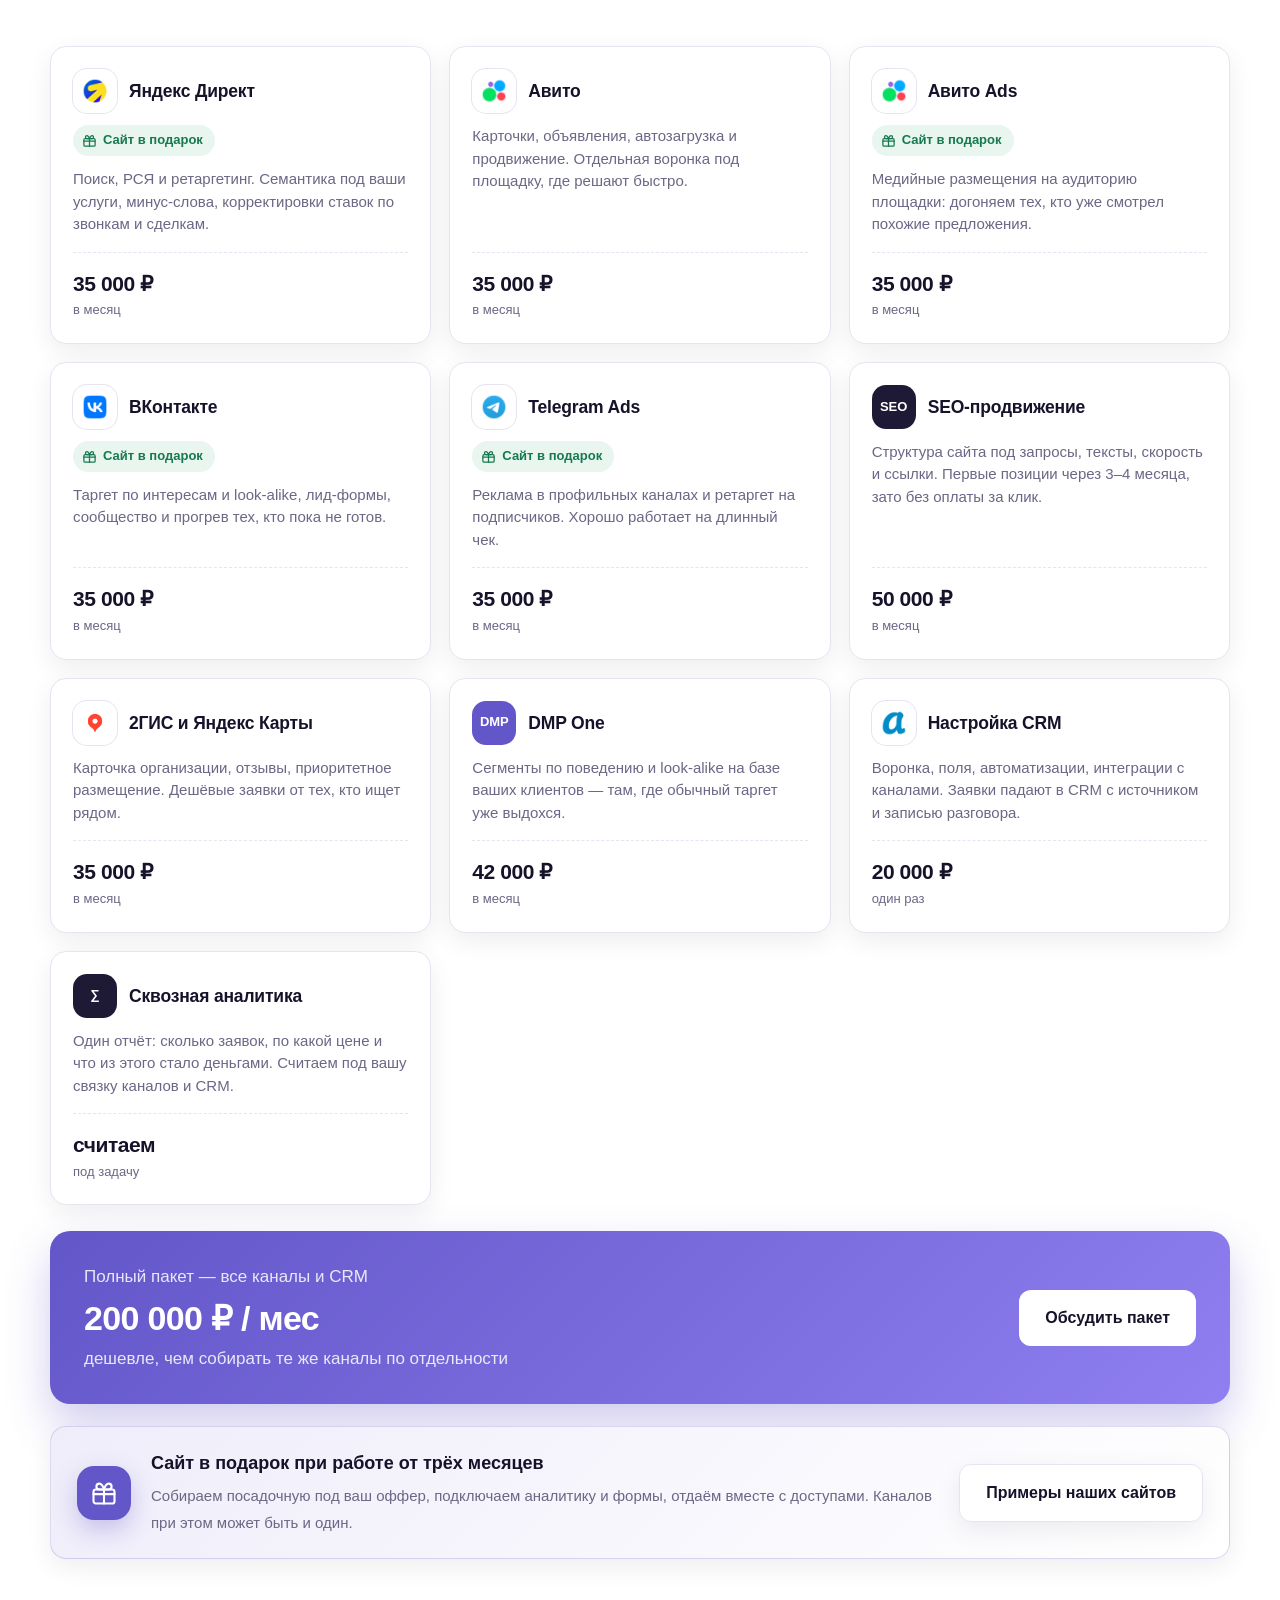
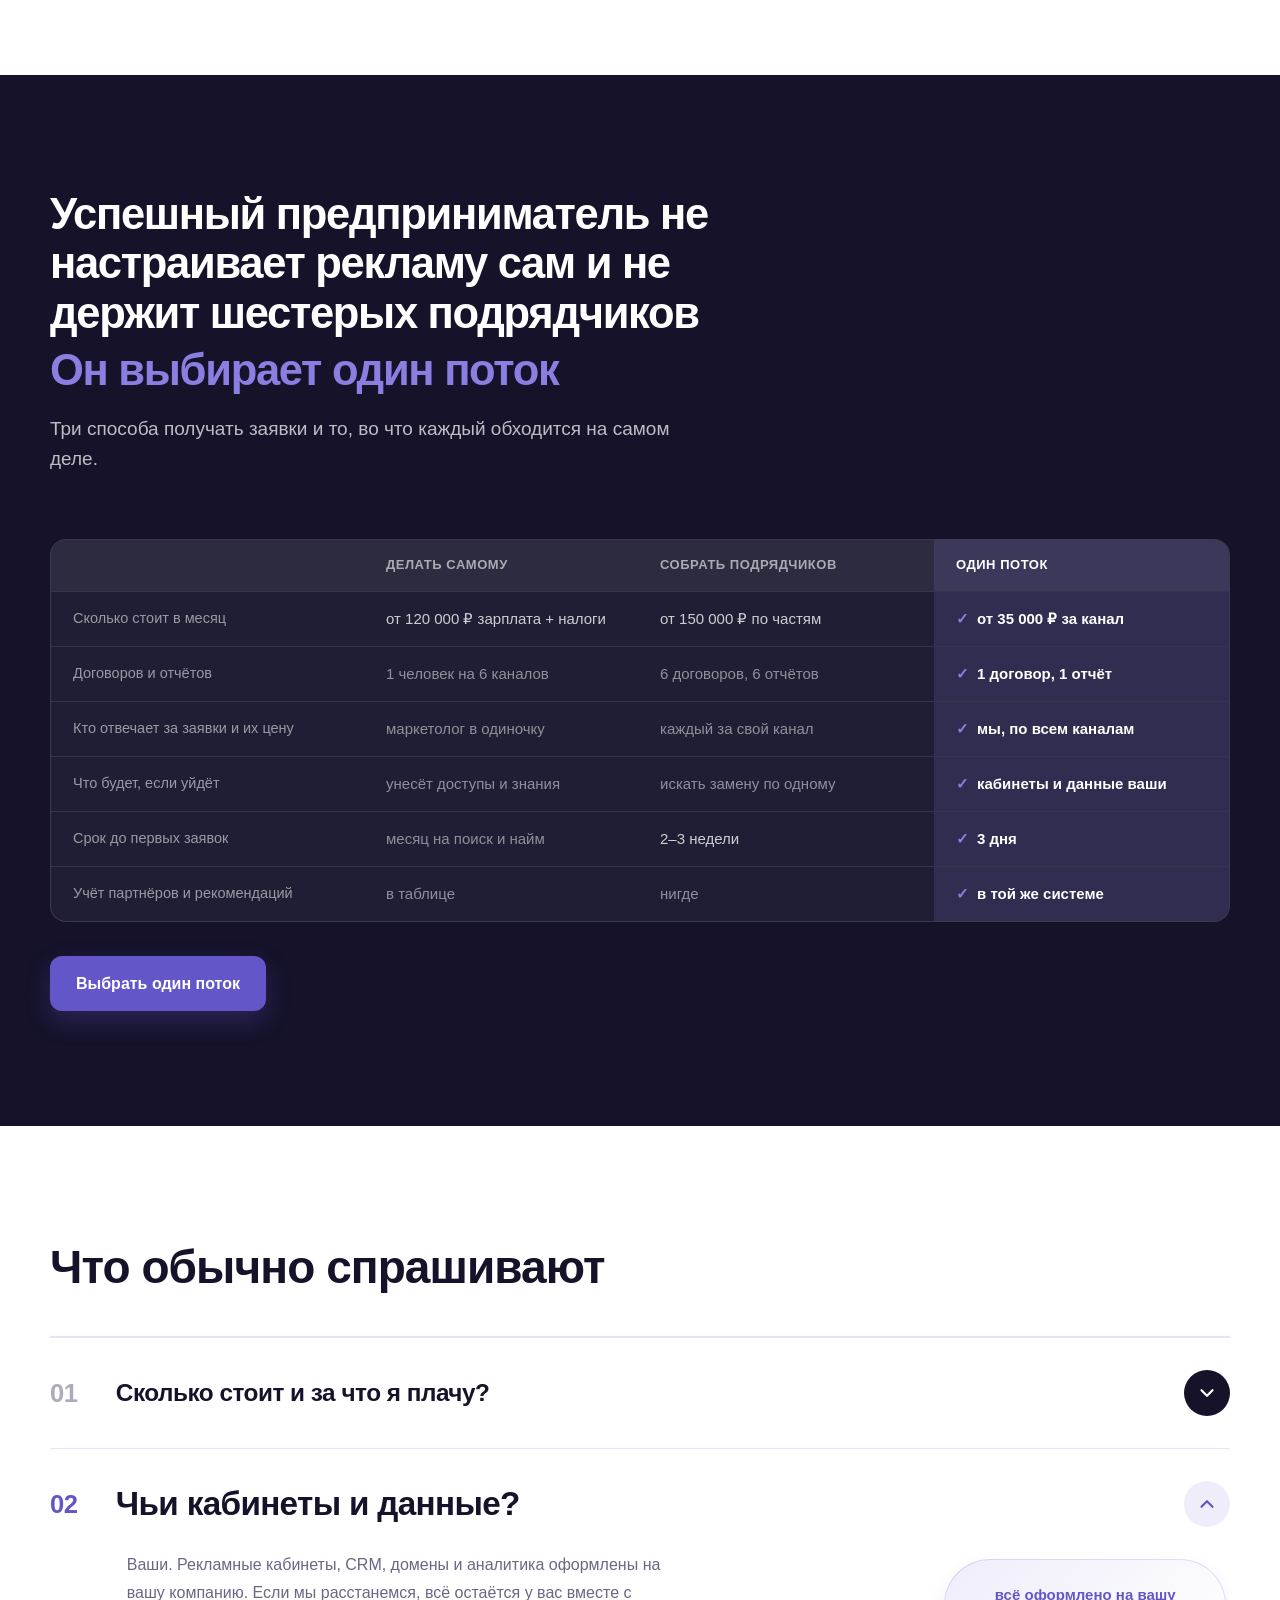
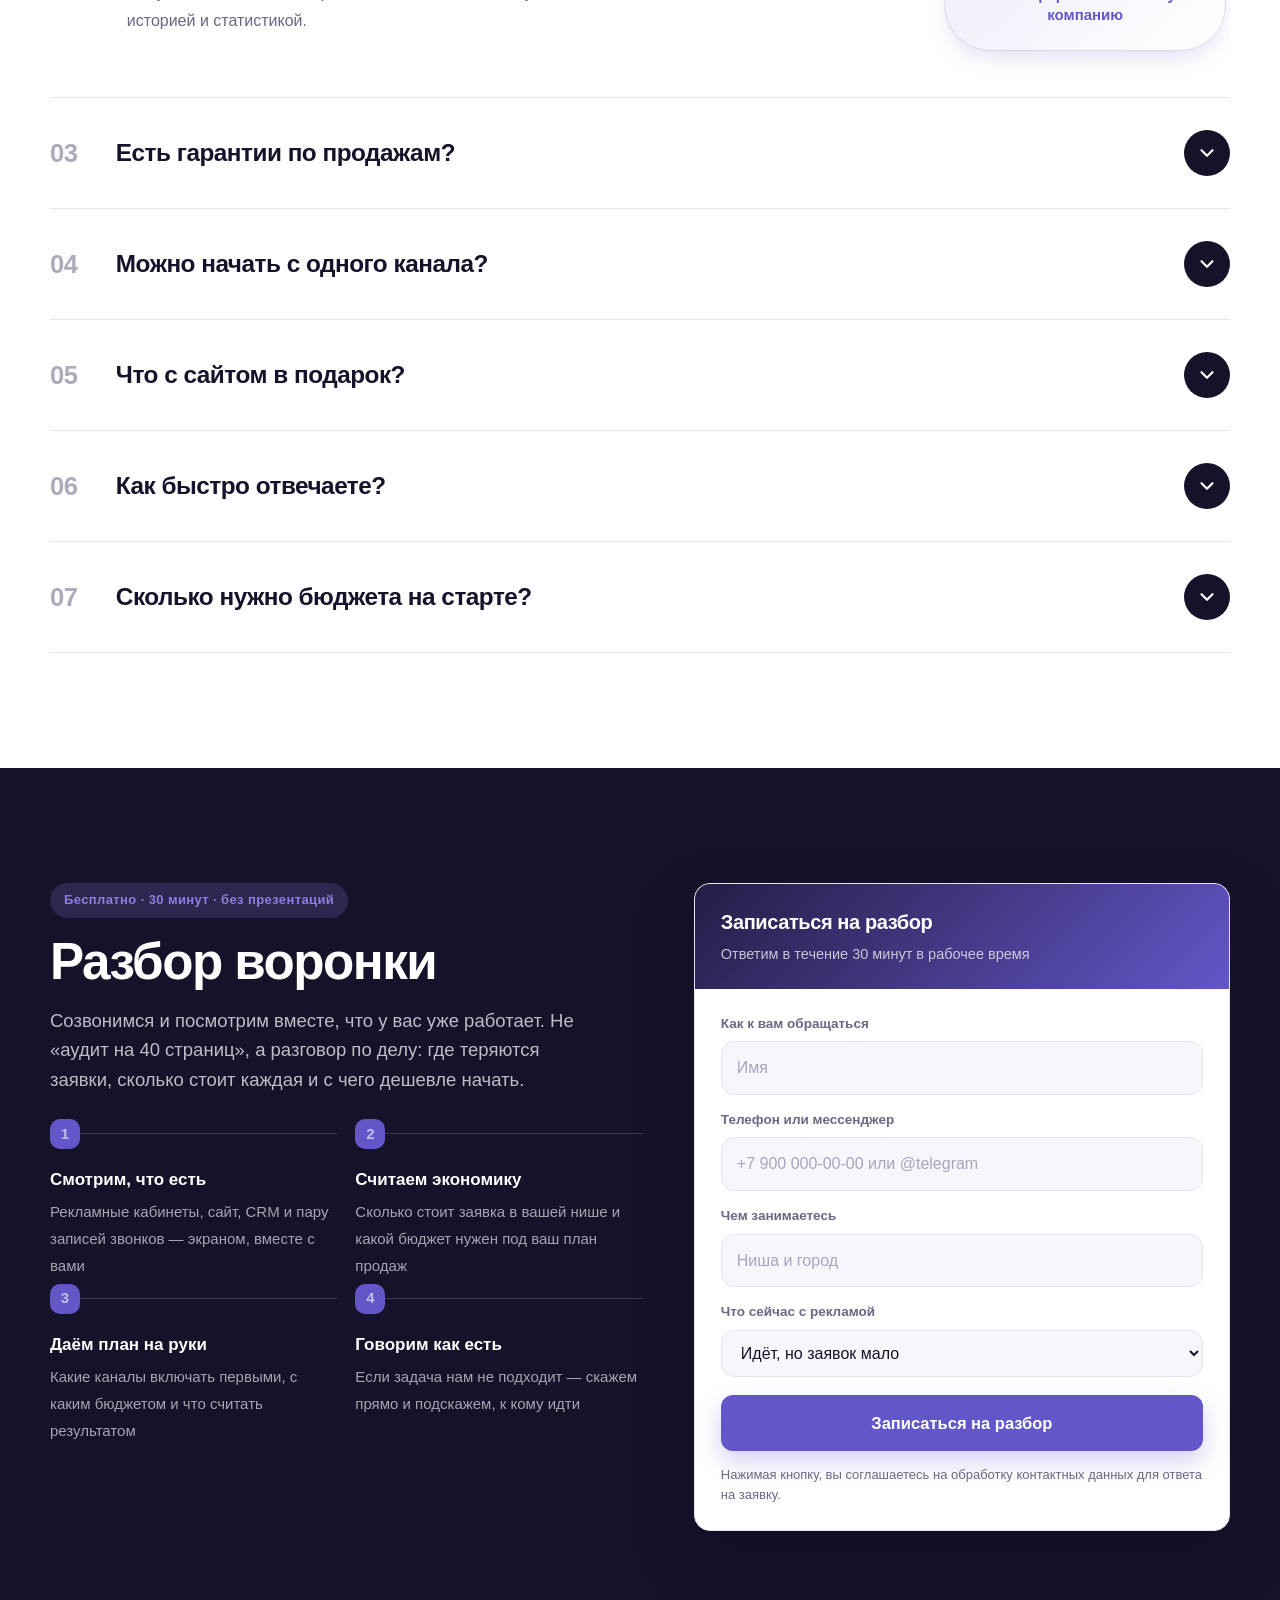
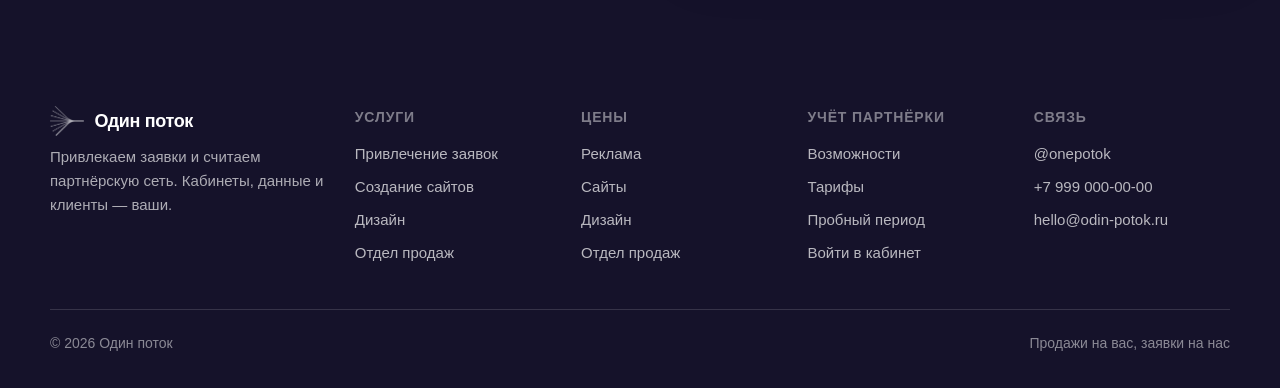
==== commit 07e3e026: "Слова из длинных нитей, полоска ниш больше не врезается в раздел Галочки заменены настоящими нитями:" ====
--- a/agency.html
+++ b/agency.html
@@ -31,6 +31,10 @@
          data-pick="Реклама идёт, заявок мало|Рекламы пока нет|Меняем подрядчика|Нужна сквозная аналитика|Пока просто посоветоваться"></div>
   </div>
 
+  <div class="wrap nst rise">
+    <span class="nst__t">Я занимаюсь:</span>
+    <div class="nst__row"><a class="nst__i" href="n-remont.html">Ремонт</a><a class="nst__i" href="n-mebel.html">Мебель</a><a class="nst__i" href="n-okna.html">Окна и двери</a><a class="nst__i" href="n-stroika.html">Строительство</a><a class="nst__i" href="n-medicina.html">Клиники</a><a class="nst__i" href="n-b2b.html">B2B-услуги</a><a class="nst__i" href="n-avto.html">Автоуслуги</a><a class="nst__i" href="n-nedvizhimost.html">Недвижимость</a></div>
+  </div>
   <div class="wrap nst rise">
     <span class="nst__t">Я занимаюсь:</span>
     <div class="nst__row"><a class="nst__i" href="n-remont.html">Ремонт</a><a class="nst__i" href="n-mebel.html">Мебель</a><a class="nst__i" href="n-okna.html">Окна и двери</a><a class="nst__i" href="n-stroika.html">Строительство</a><a class="nst__i" href="n-medicina.html">Клиники</a><a class="nst__i" href="n-b2b.html">B2B-услуги</a><a class="nst__i" href="n-avto.html">Автоуслуги</a><a class="nst__i" href="n-nedvizhimost.html">Недвижимость</a></div>
--- a/styles.css
+++ b/styles.css
@@ -1081,7 +1081,10 @@
 }
 
 /* ---------- выбор ниши ---------- */
-.nst { position: relative; z-index: 1; margin-top: clamp(26px, 3vw, 40px); display: flex; align-items: center; gap: 14px; flex-wrap: wrap; }
+.nst {
+  position: relative; z-index: 1; display: flex; align-items: center; gap: 14px; flex-wrap: wrap;
+  margin-top: clamp(26px, 3vw, 40px); padding-bottom: clamp(34px, 4vw, 60px);
+}
 .nst__t { font-size: 14.5px; color: var(--dim); font-weight: 600; white-space: nowrap; }
 .nst__row { display: flex; gap: 8px; flex-wrap: wrap; }
 .nst__i {
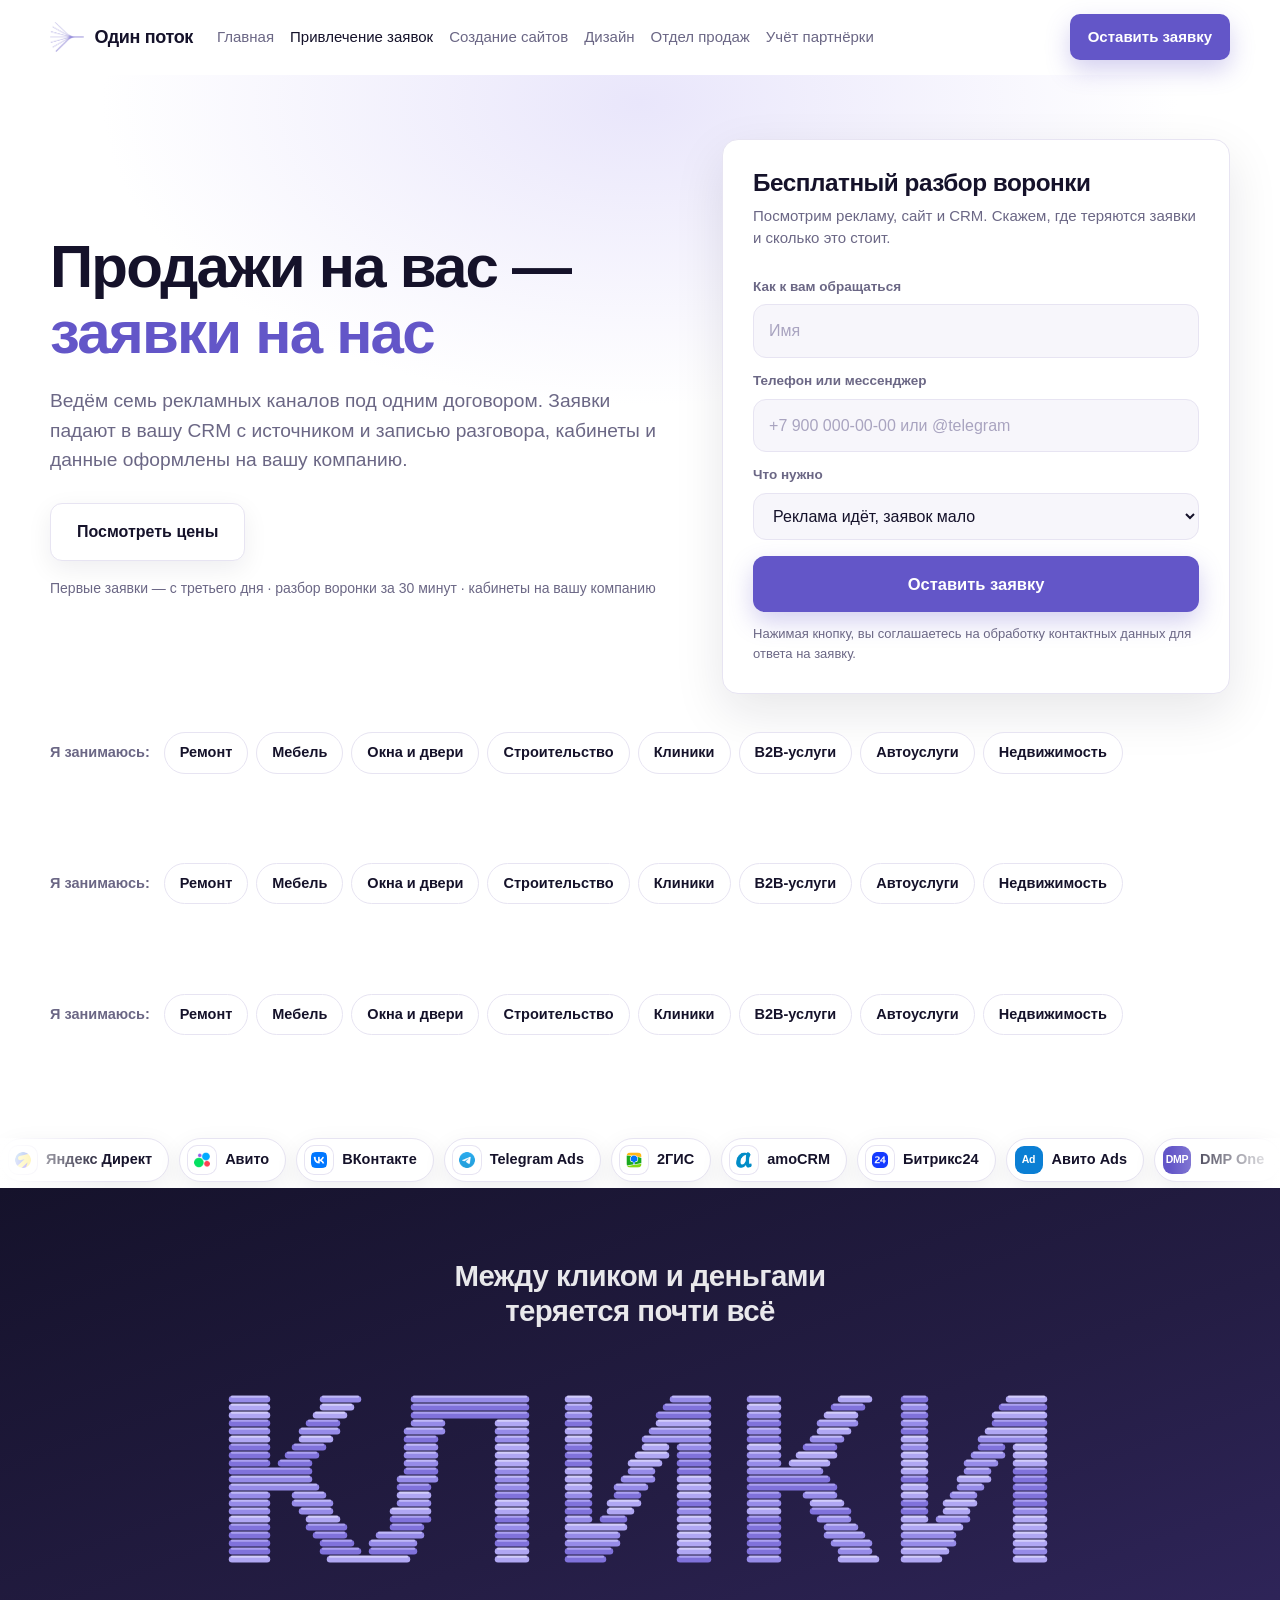
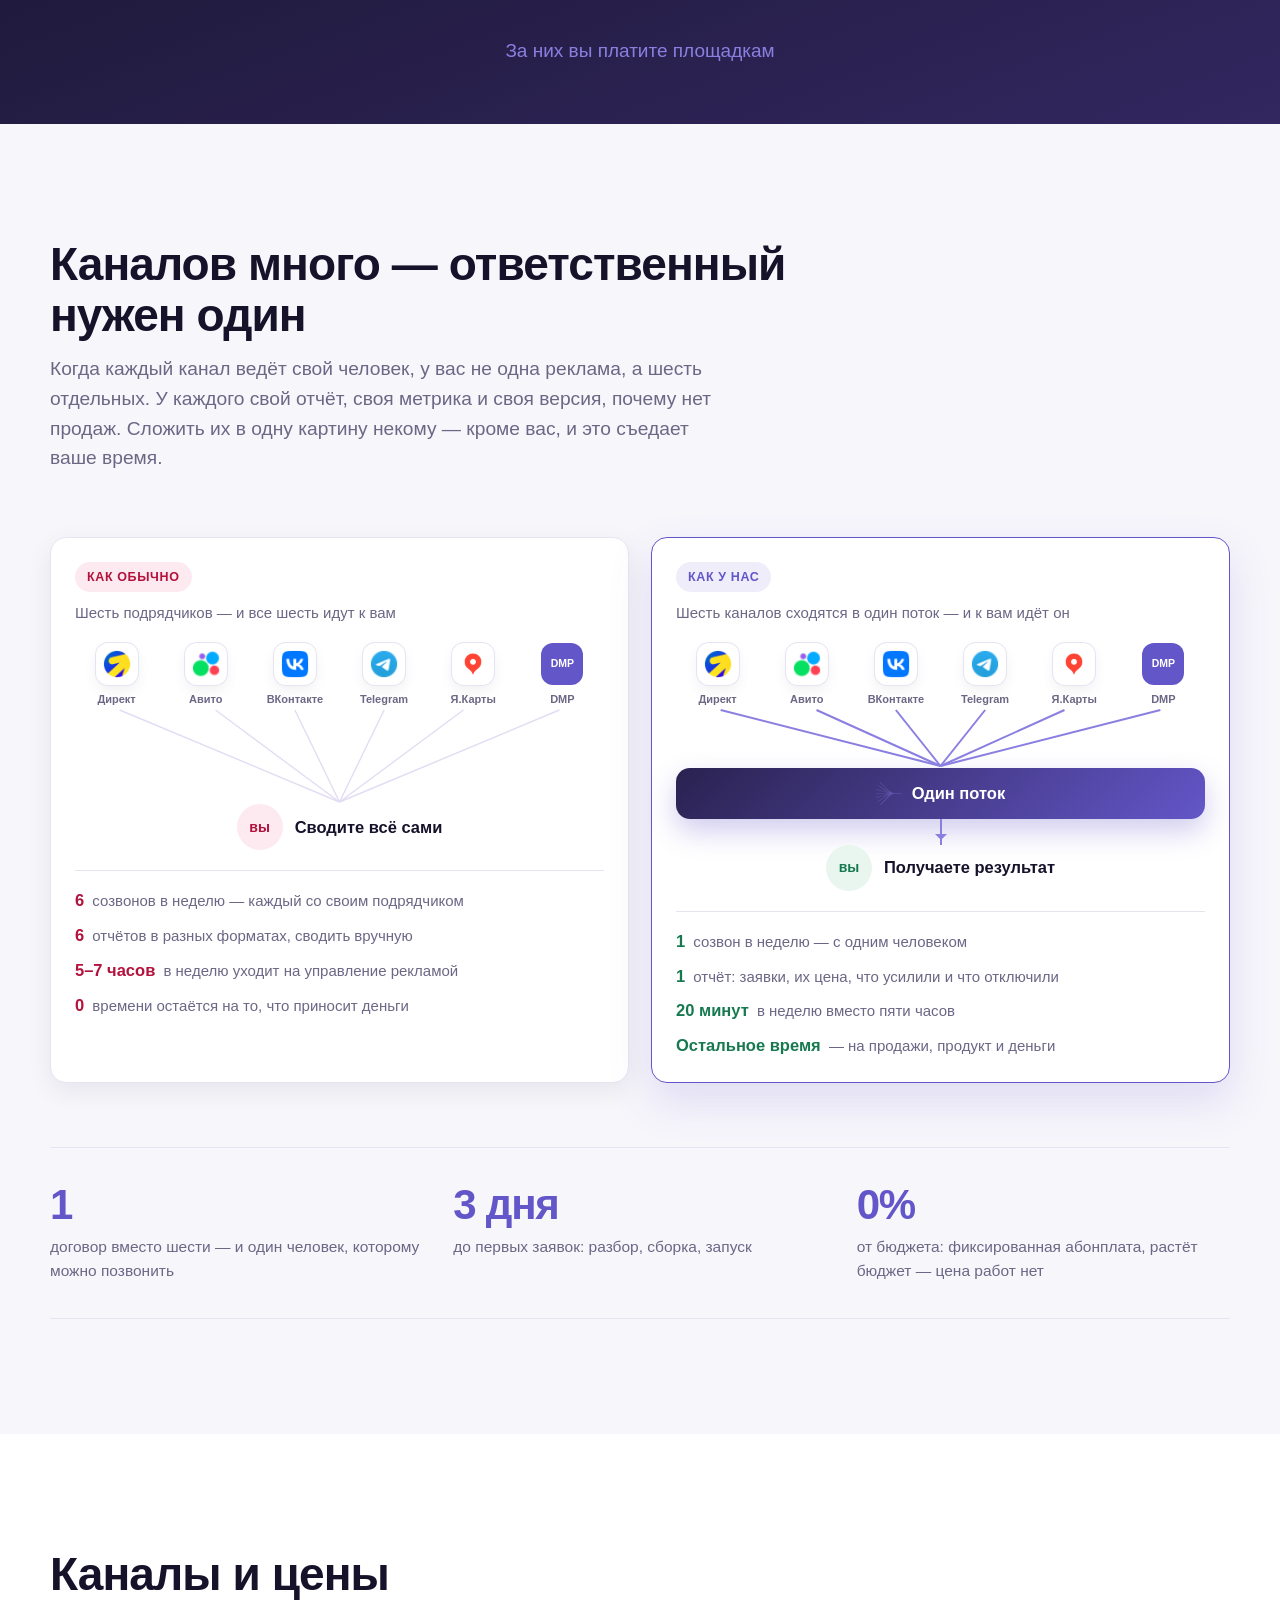
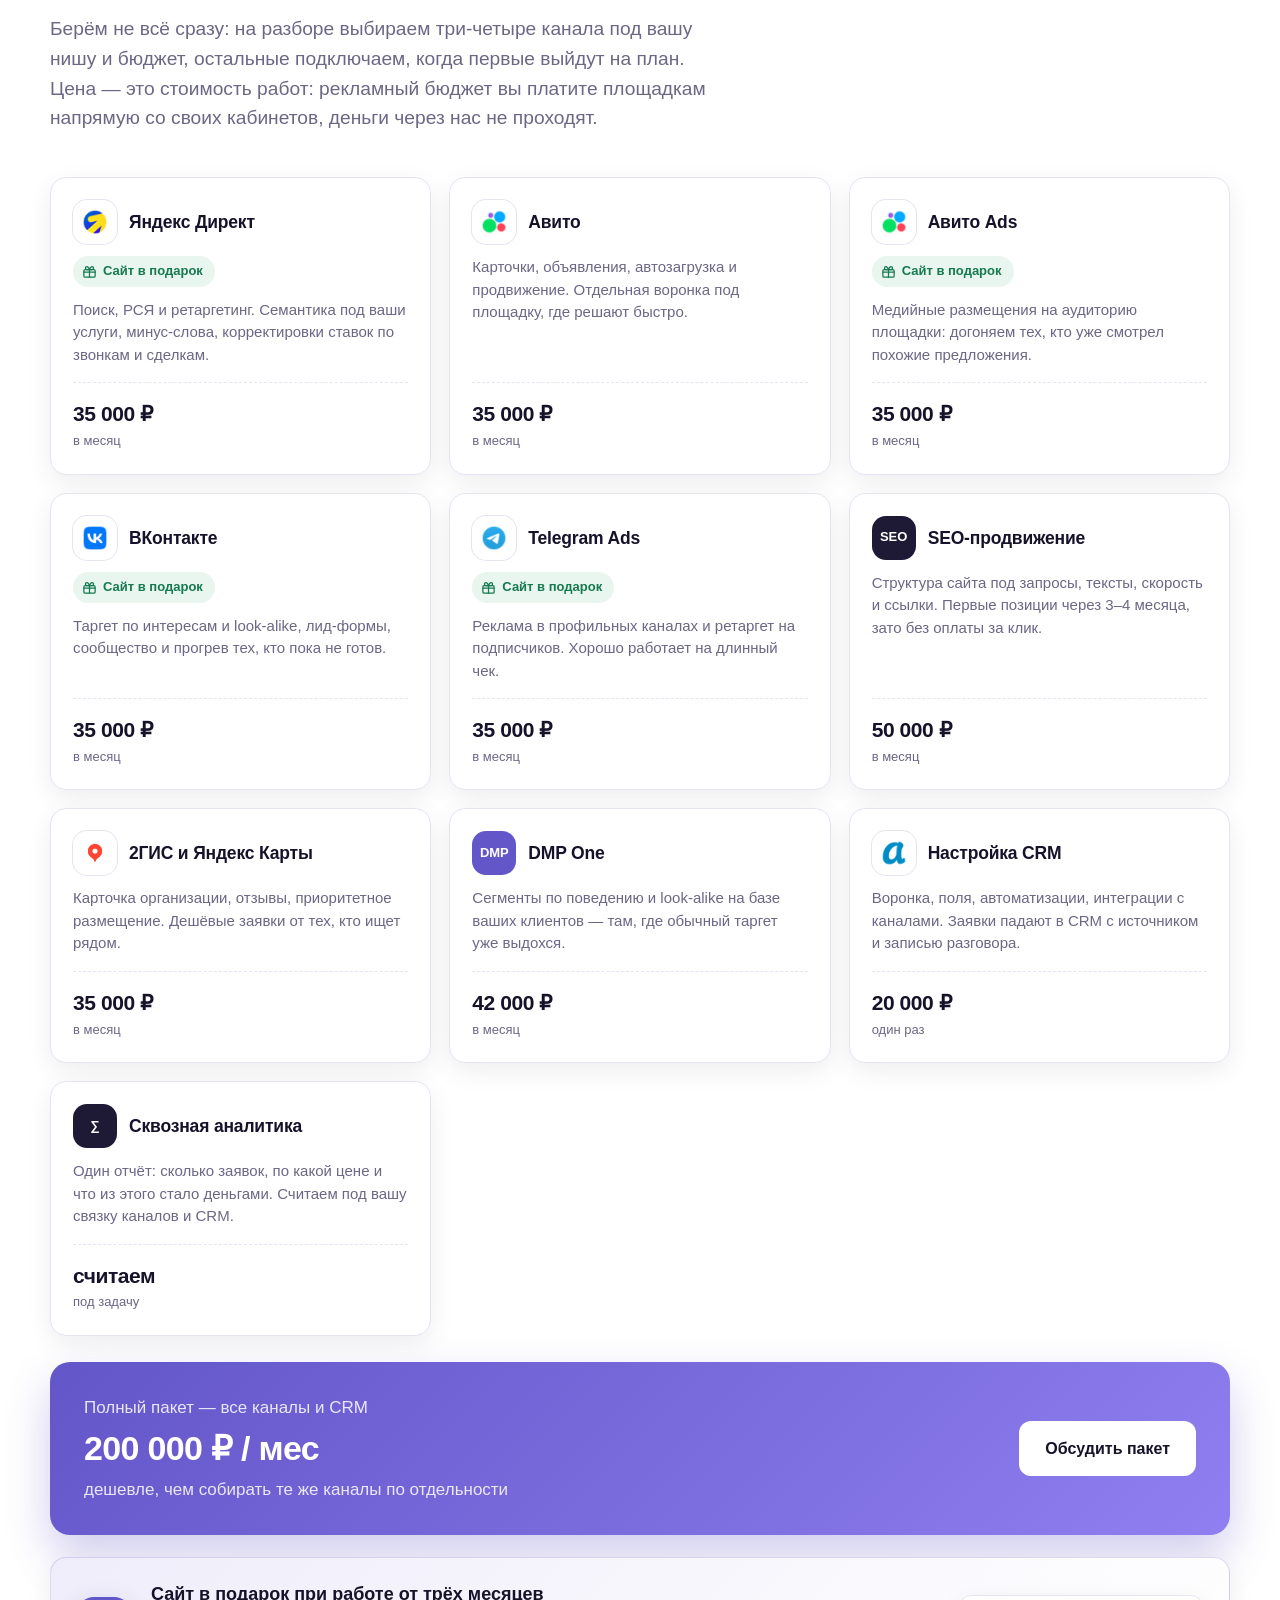
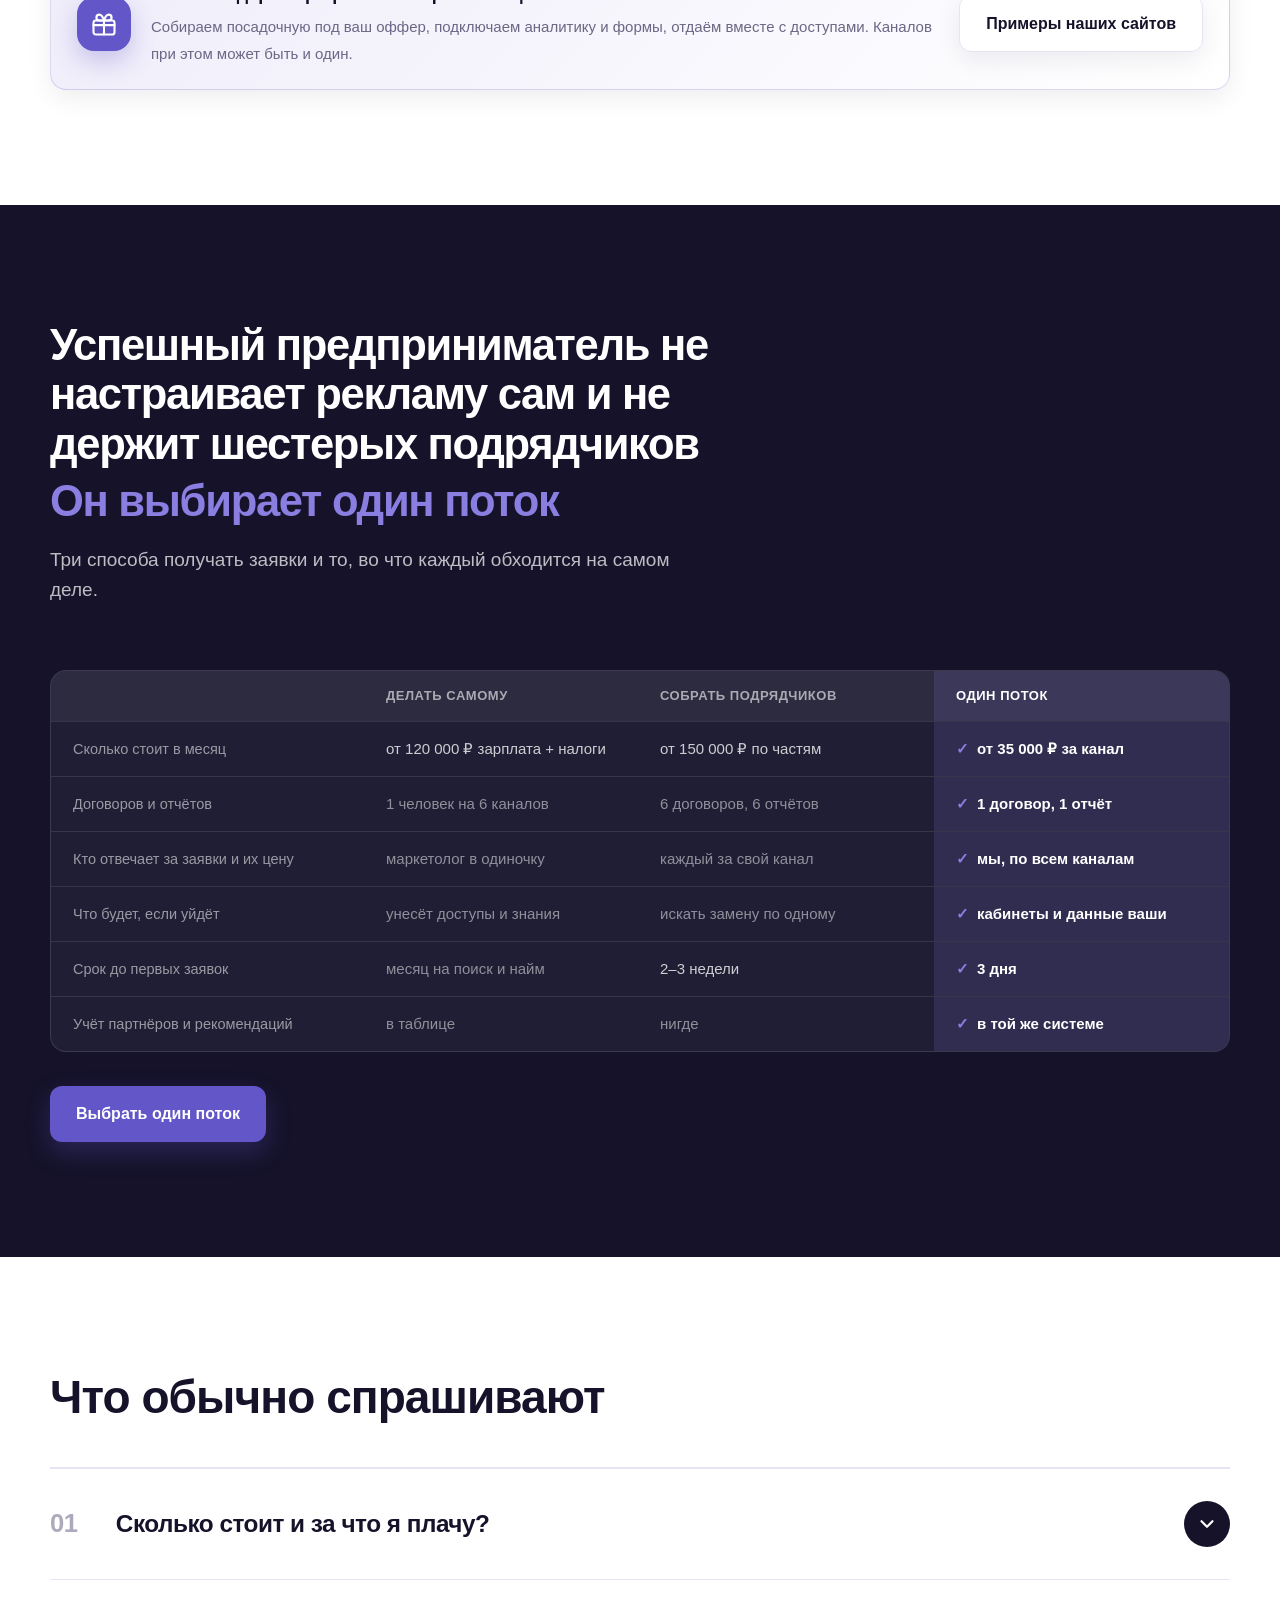
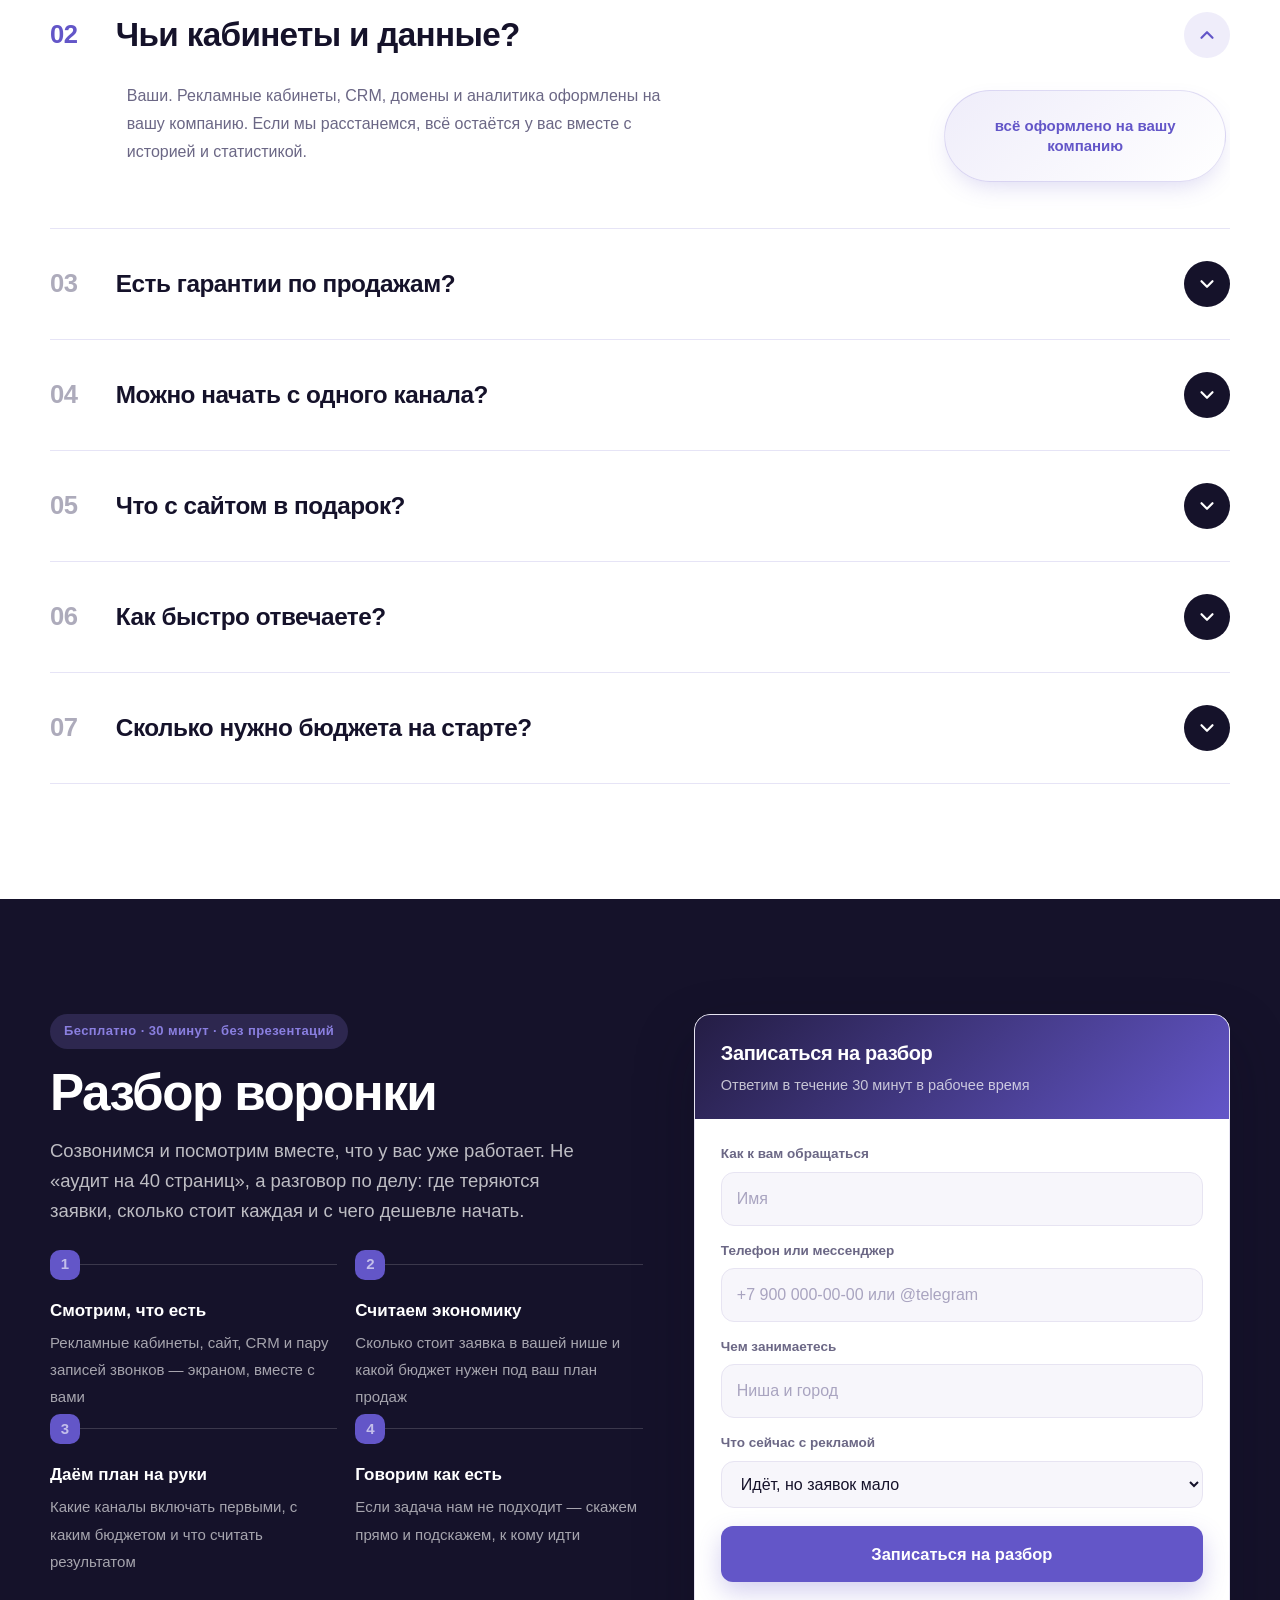
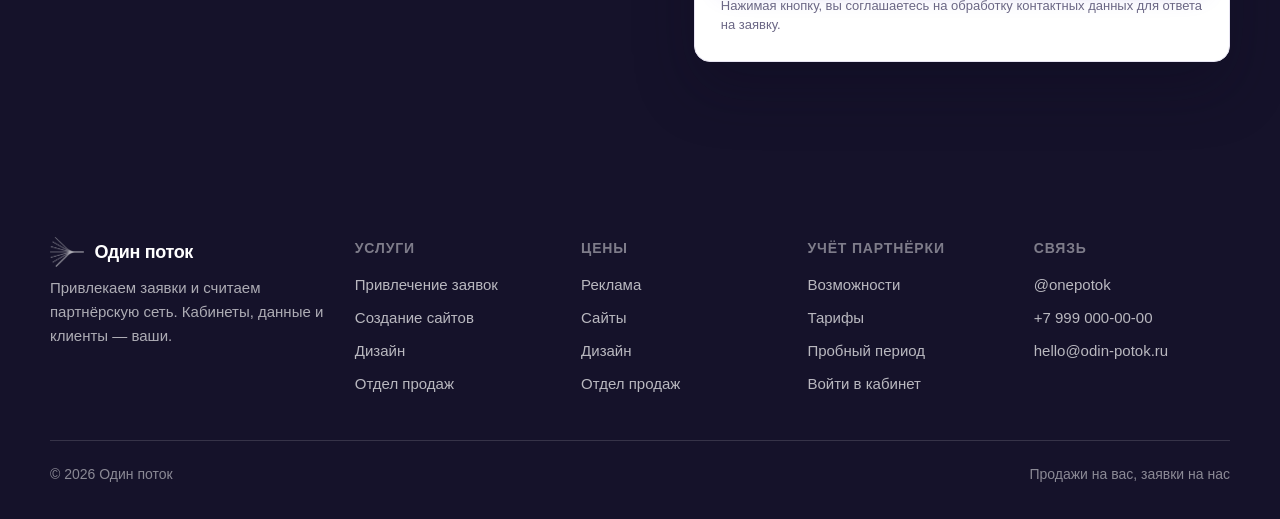
==== commit 5176180e: "Страницы ниш: экономика в цифрах, график по каналам, план и советы Было много текста и мало доказате" ====
--- a/agency.html
+++ b/agency.html
@@ -31,6 +31,10 @@
          data-pick="Реклама идёт, заявок мало|Рекламы пока нет|Меняем подрядчика|Нужна сквозная аналитика|Пока просто посоветоваться"></div>
   </div>
 
+  <div class="wrap nst rise">
+    <span class="nst__t">Я занимаюсь:</span>
+    <div class="nst__row"><a class="nst__i" href="n-remont.html">Ремонт</a><a class="nst__i" href="n-mebel.html">Мебель</a><a class="nst__i" href="n-okna.html">Окна и двери</a><a class="nst__i" href="n-stroika.html">Строительство</a><a class="nst__i" href="n-medicina.html">Клиники</a><a class="nst__i" href="n-b2b.html">B2B-услуги</a><a class="nst__i" href="n-avto.html">Автоуслуги</a><a class="nst__i" href="n-nedvizhimost.html">Недвижимость</a></div>
+  </div>
   <div class="wrap nst rise">
     <span class="nst__t">Я занимаюсь:</span>
     <div class="nst__row"><a class="nst__i" href="n-remont.html">Ремонт</a><a class="nst__i" href="n-mebel.html">Мебель</a><a class="nst__i" href="n-okna.html">Окна и двери</a><a class="nst__i" href="n-stroika.html">Строительство</a><a class="nst__i" href="n-medicina.html">Клиники</a><a class="nst__i" href="n-b2b.html">B2B-услуги</a><a class="nst__i" href="n-avto.html">Автоуслуги</a><a class="nst__i" href="n-nedvizhimost.html">Недвижимость</a></div>
--- a/styles.css
+++ b/styles.css
@@ -1109,3 +1109,55 @@
 }
 .nch__n { width: 30px; height: 30px; flex: none; border-radius: 10px; background: var(--accent-soft); color: var(--accent); display: grid; place-items: center; font-weight: 800; font-size: 14px; }
 .nch b { font-size: 17px; }
+
+/* ---------- экономика канала ---------- */
+.eco { display: flex; align-items: stretch; gap: 10px; flex-wrap: wrap; }
+.eco__i {
+  flex: 1 1 190px; background: #fff; border: 1px solid var(--line); border-radius: var(--radius);
+  padding: 22px 20px; box-shadow: var(--shadow-soft);
+}
+.eco__i--out { background: linear-gradient(150deg, #1c1735, #352b66); border-color: transparent; color: #fff; }
+.eco__t { display: block; font-size: 12.5px; letter-spacing: .06em; text-transform: uppercase; color: var(--dim); }
+.eco__i--out .eco__t { color: rgba(255, 255, 255, .5); }
+.eco__i b { display: block; margin: 10px 0 4px; font-size: clamp(24px, 2.6vw, 32px); font-weight: 800; letter-spacing: -.03em; line-height: 1; }
+.eco__i--out b { color: var(--accent-2); }
+.eco__i i { font-style: normal; font-size: 14px; color: var(--dim); }
+.eco__i--out i { color: rgba(255, 255, 255, .6); }
+.eco__ar { align-self: center; width: 22px; height: 2px; background: var(--line); position: relative; flex: none; }
+.eco__ar::after { content: ''; position: absolute; right: -1px; top: -4px; border: 5px solid transparent; border-left-color: var(--line); }
+.eco__note { margin: 18px 0 0; font-size: 15.5px; color: var(--dim); line-height: 1.6; max-width: 70ch; }
+@media (max-width: 860px) {
+  .eco { flex-direction: column; }
+  .eco__ar { width: 2px; height: 20px; margin-left: 26px; align-self: flex-start; }
+  .eco__ar::after { right: -4px; top: auto; bottom: -1px; border-left-color: transparent; border-top-color: var(--line); }
+}
+
+/* ---------- цена заявки по каналам ---------- */
+.bars { display: grid; gap: 14px; align-content: start; }
+.bar { display: grid; grid-template-columns: 1fr; gap: 7px; }
+.bar__n { font-size: 15px; color: var(--ink); font-weight: 600; }
+.bar__track { height: 14px; background: #fff; border: 1px solid var(--line); border-radius: 999px; overflow: hidden; }
+.bar__fill { display: block; height: 100%; background: linear-gradient(90deg, var(--accent-2), var(--accent)); border-radius: 999px; }
+.bar__v { font-size: 15px; font-variant-numeric: tabular-nums; color: var(--dim); }
+@media (min-width: 620px) {
+  .bar { grid-template-columns: 170px 1fr 92px; align-items: center; gap: 14px; }
+  .bar__v { text-align: right; }
+}
+
+/* ---------- план на месяц ---------- */
+.plan { display: grid; grid-template-columns: repeat(4, 1fr); gap: 20px; }
+.plan__i { padding-top: 20px; border-top: 2px solid var(--accent-soft); }
+.plan__w { display: inline-block; font-size: 12.5px; font-weight: 700; letter-spacing: .05em; text-transform: uppercase; color: var(--accent); }
+.plan__i b { display: block; margin: 8px 0 6px; font-size: 18px; }
+.plan__i > span:last-child { display: block; font-size: 15px; color: var(--dim); line-height: 1.55; }
+@media (max-width: 900px) { .plan { grid-template-columns: 1fr 1fr; } }
+@media (max-width: 560px) { .plan { grid-template-columns: 1fr; } }
+
+/* ---------- советы ---------- */
+.tip { position: relative; background: #fff; border: 1px solid var(--line); border-radius: var(--radius); padding: 26px 22px 22px; box-shadow: var(--shadow-soft); }
+.tip__n {
+  position: absolute; top: -14px; left: 22px; width: 30px; height: 30px; border-radius: 10px;
+  background: var(--accent); color: #fff; display: grid; place-items: center; font-weight: 800; font-size: 14px;
+}
+.tip h3 { margin-top: 6px; font-size: 18.5px; }
+.tip p { font-size: 15.5px; color: var(--dim); line-height: 1.55; }
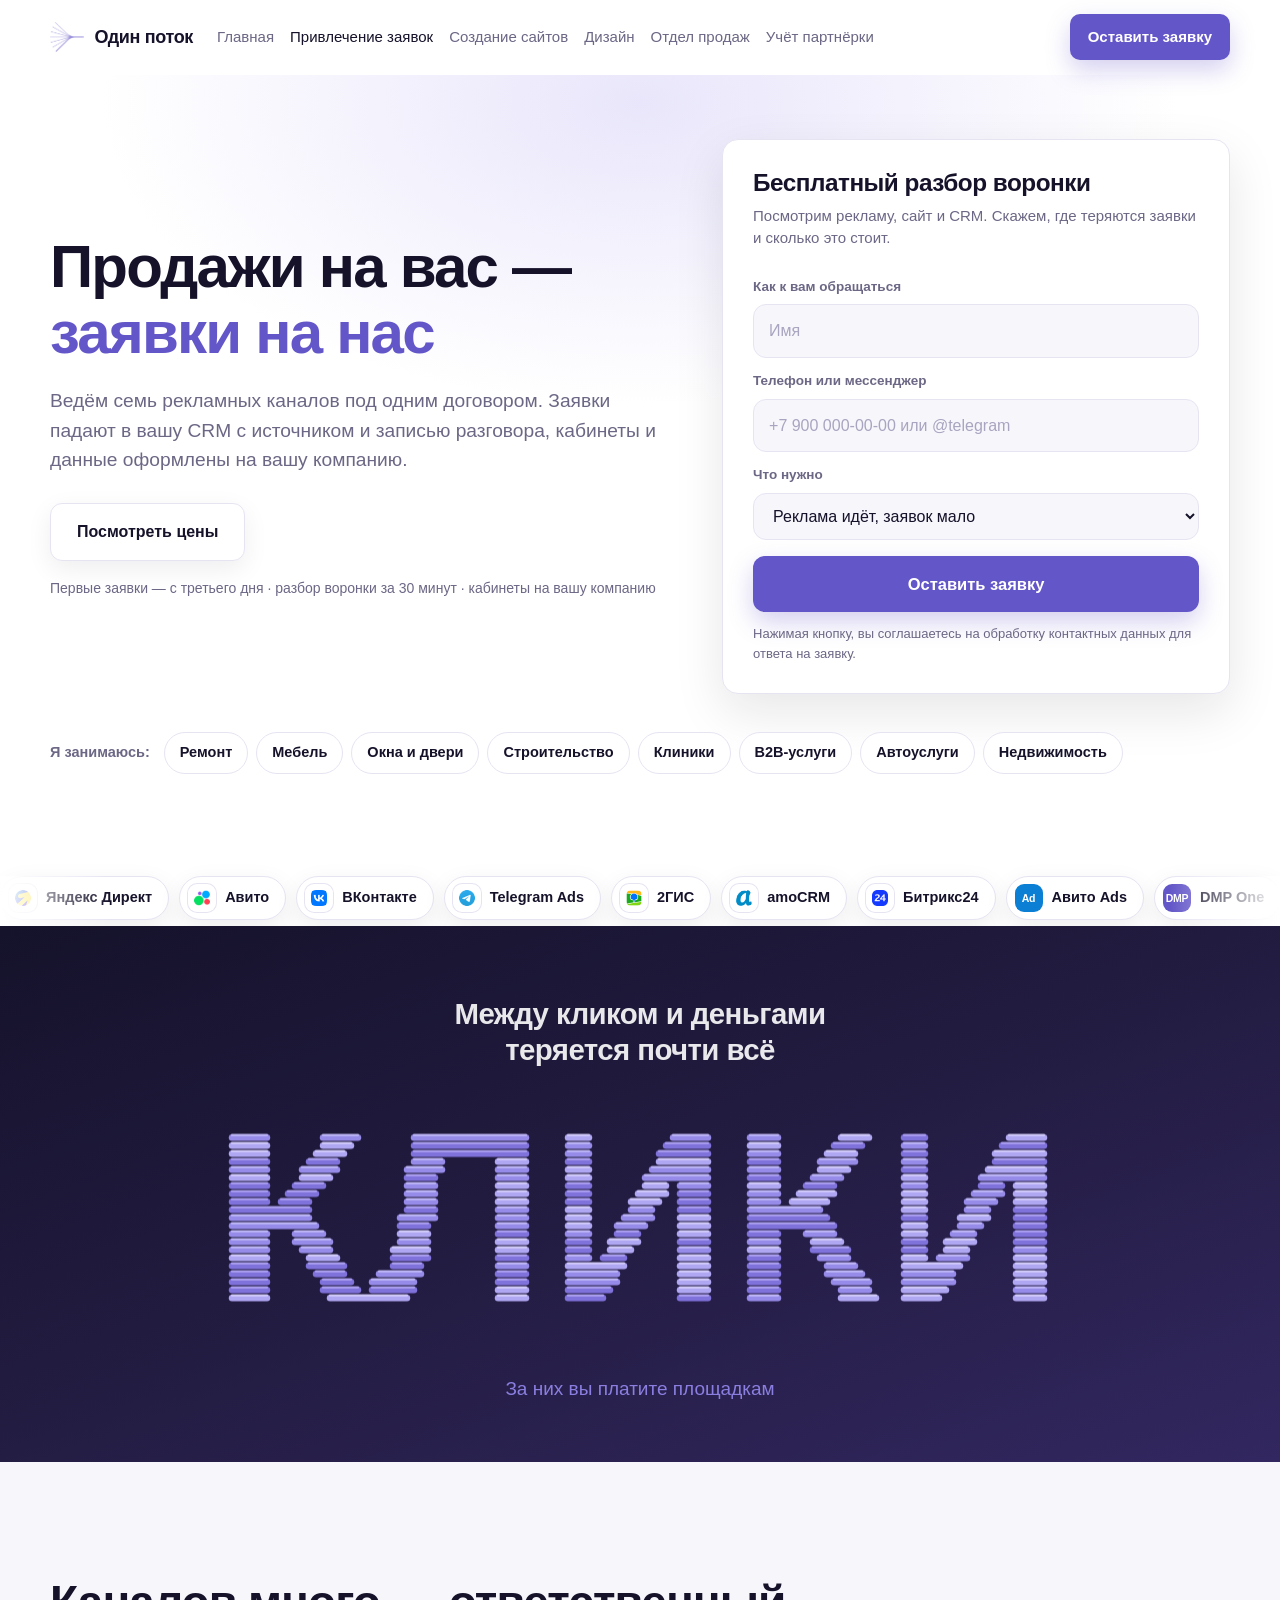
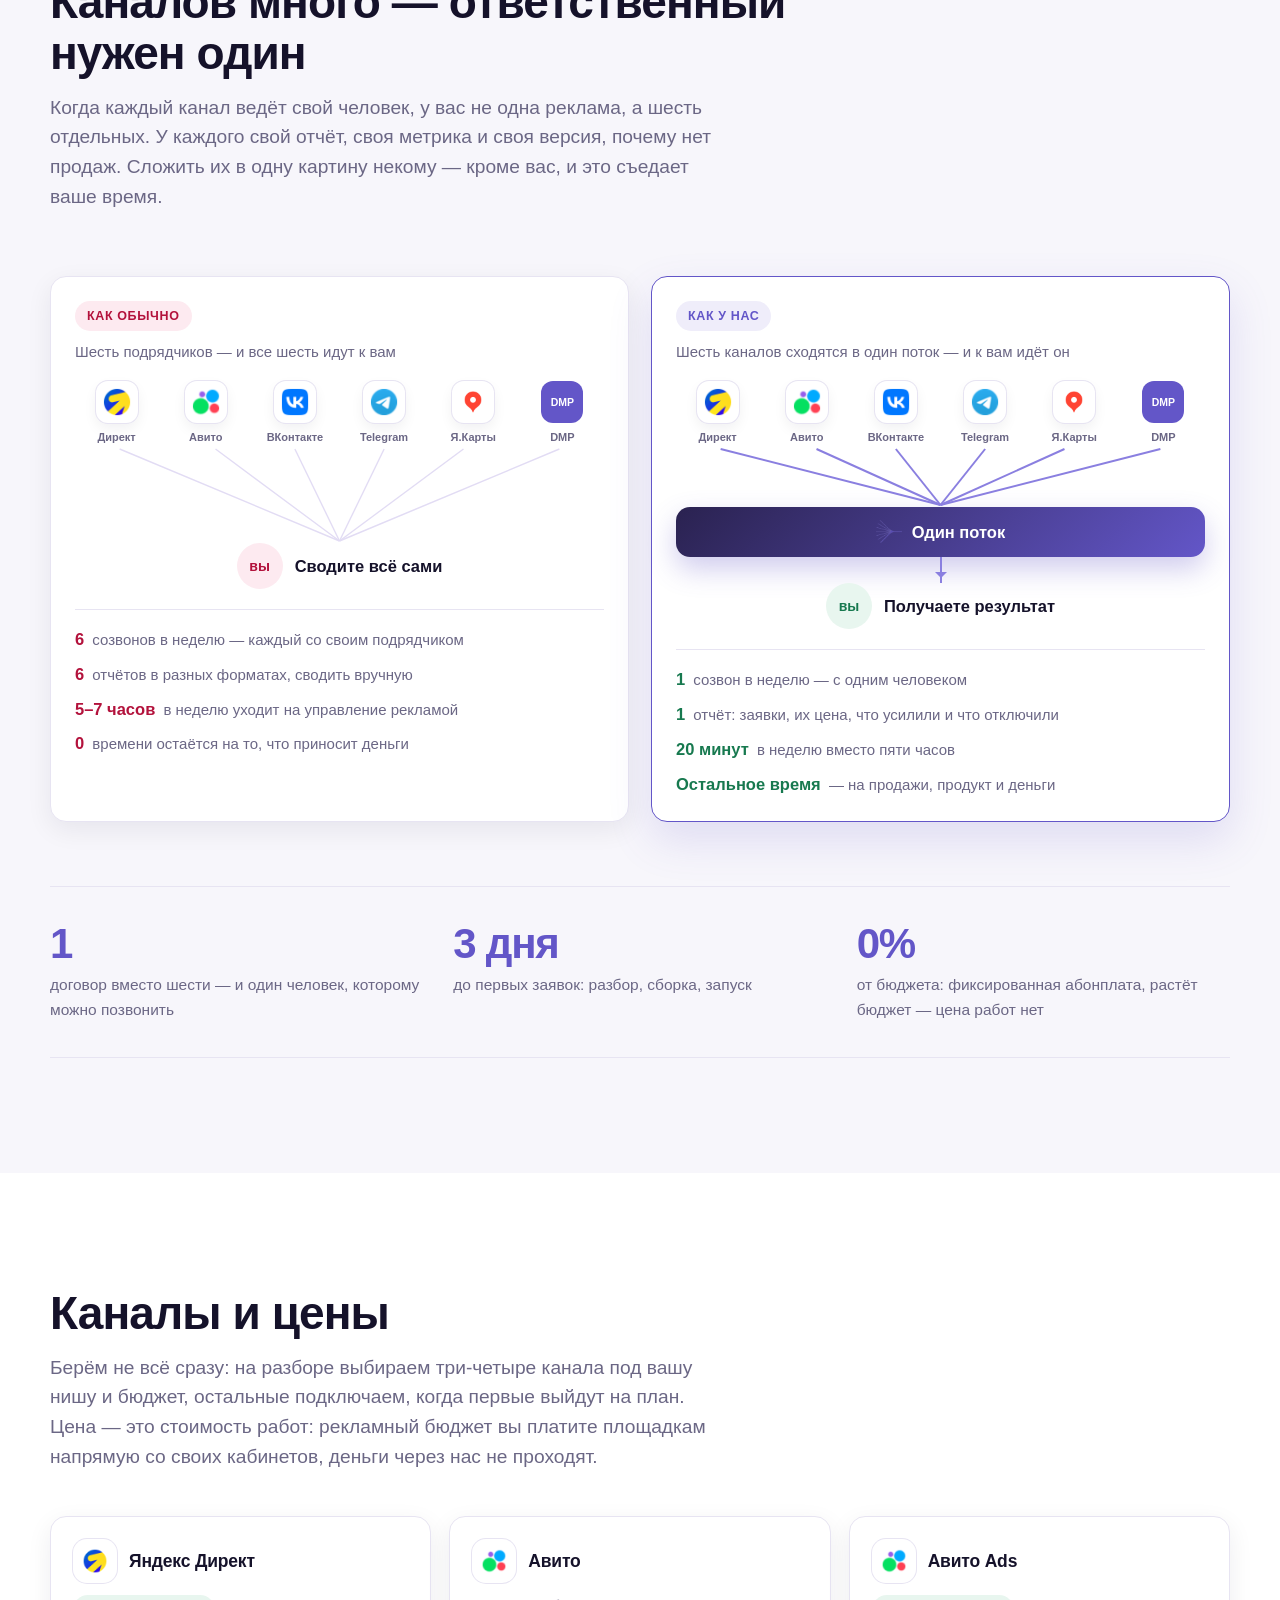
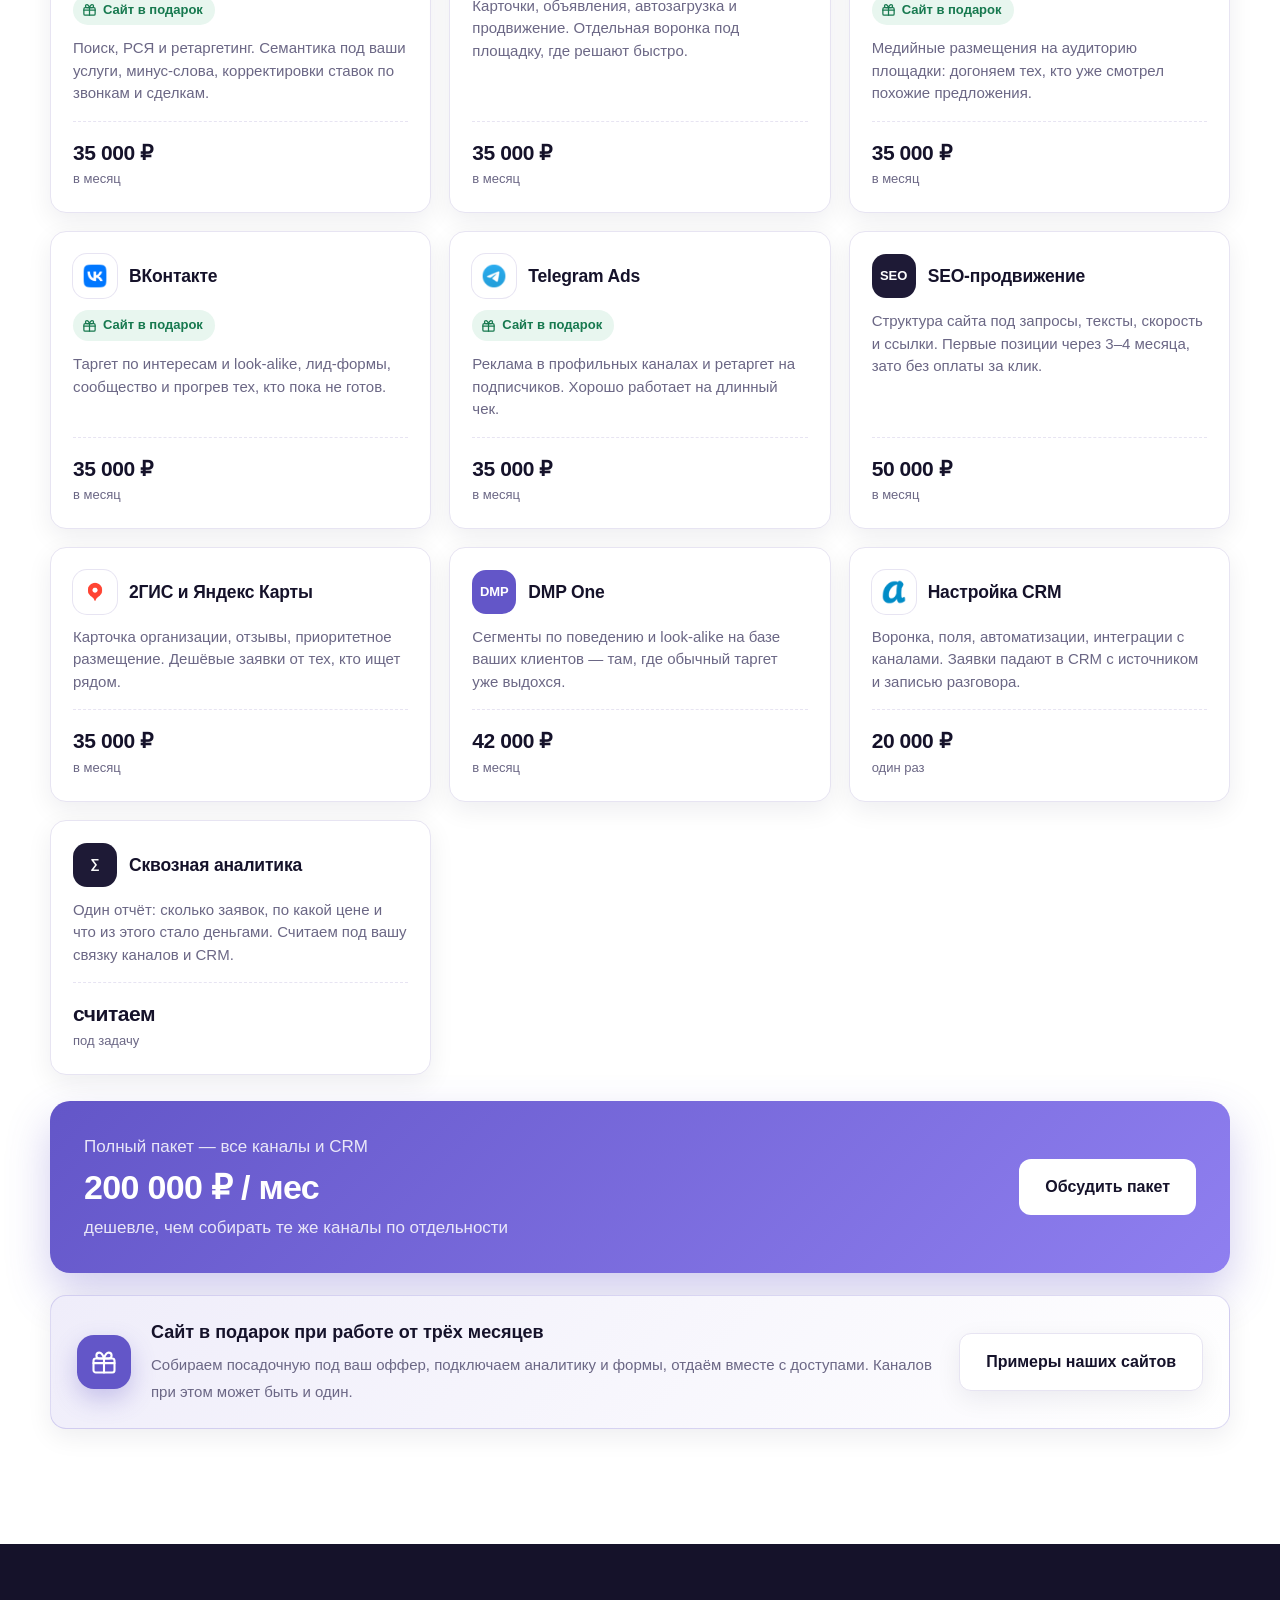
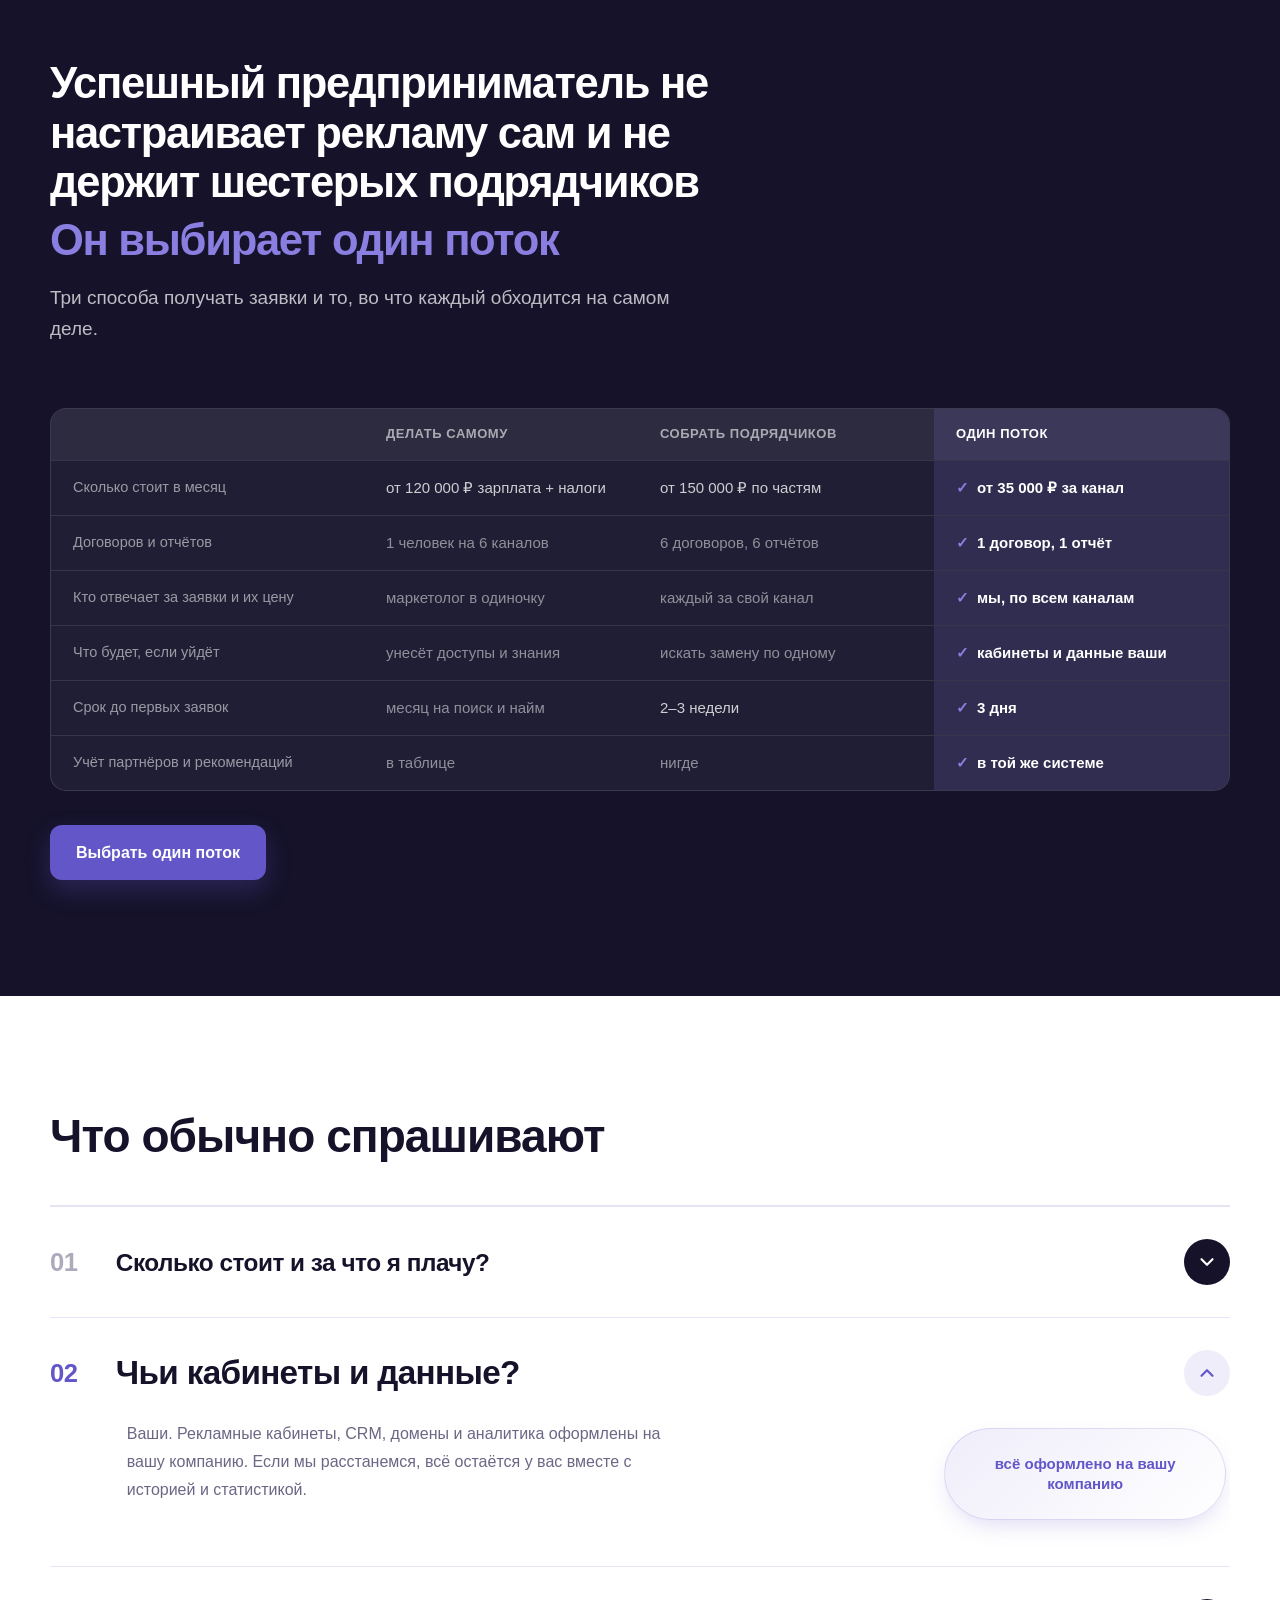
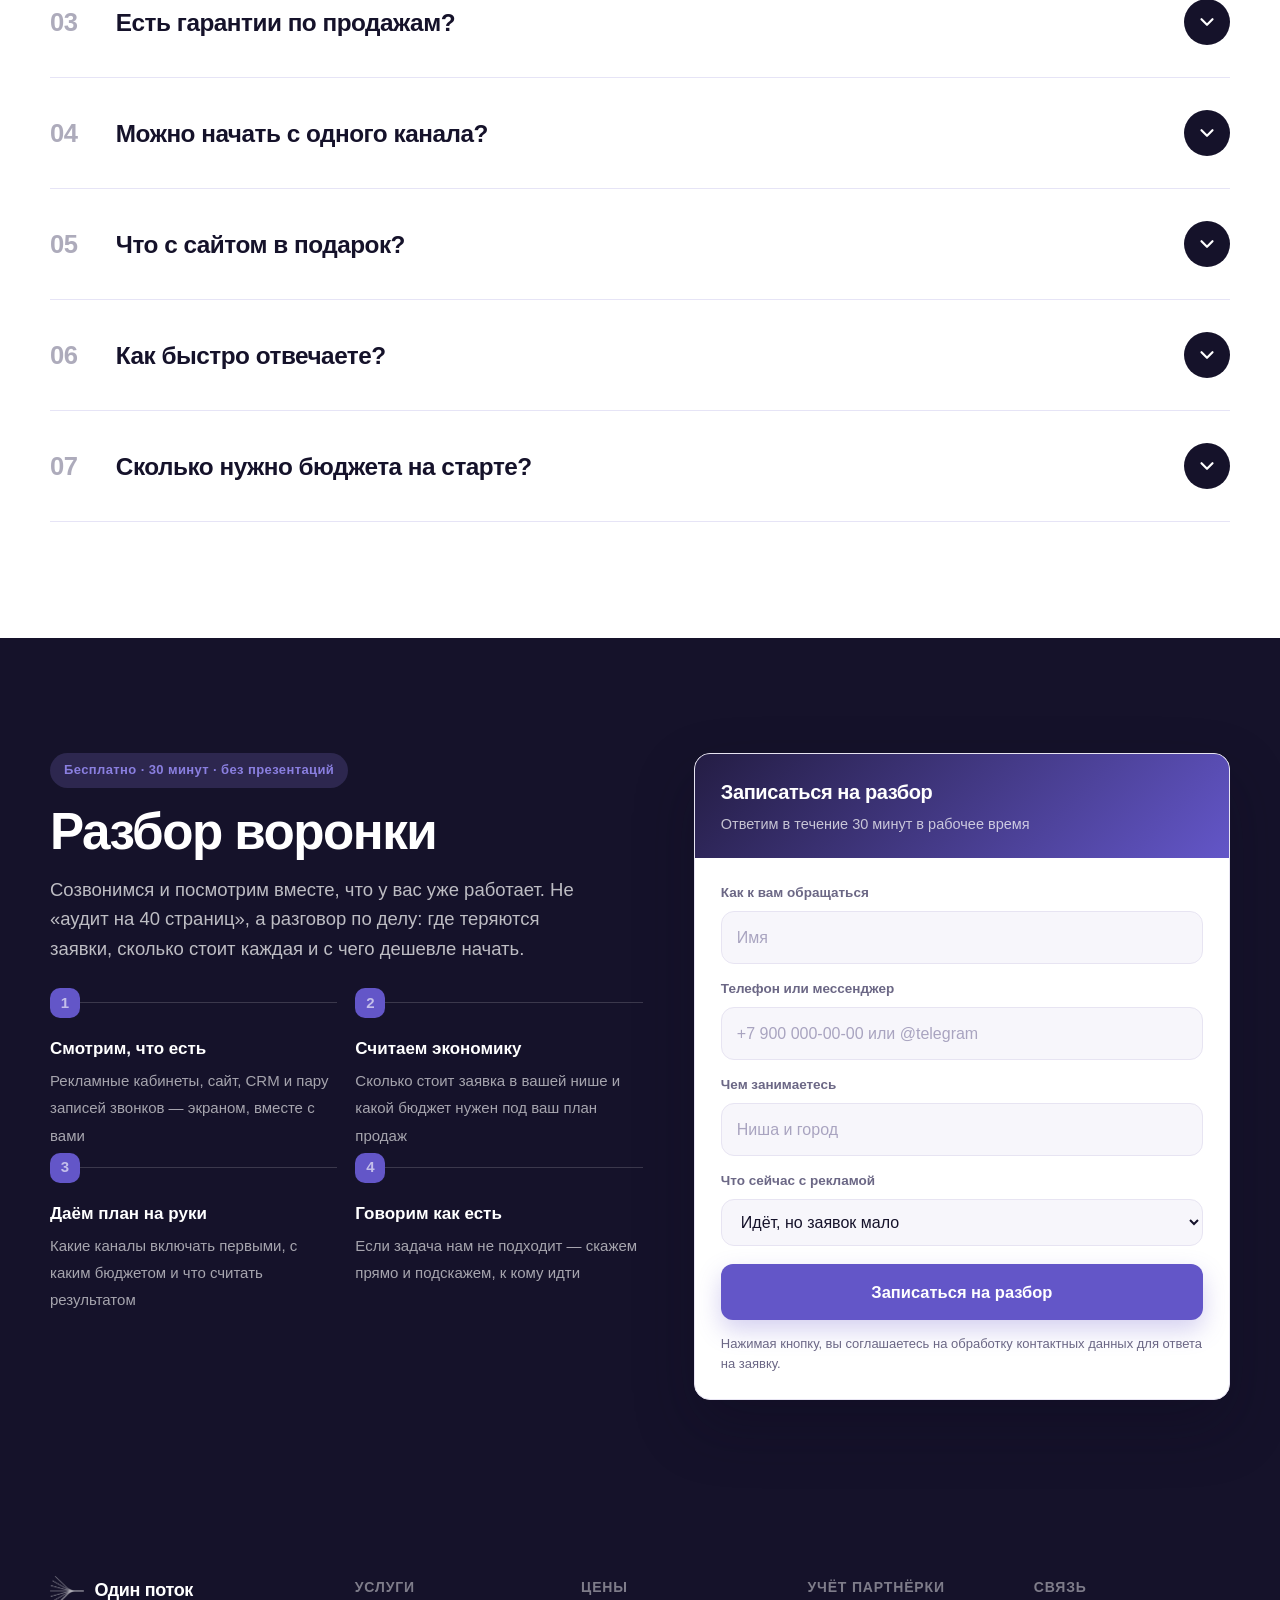
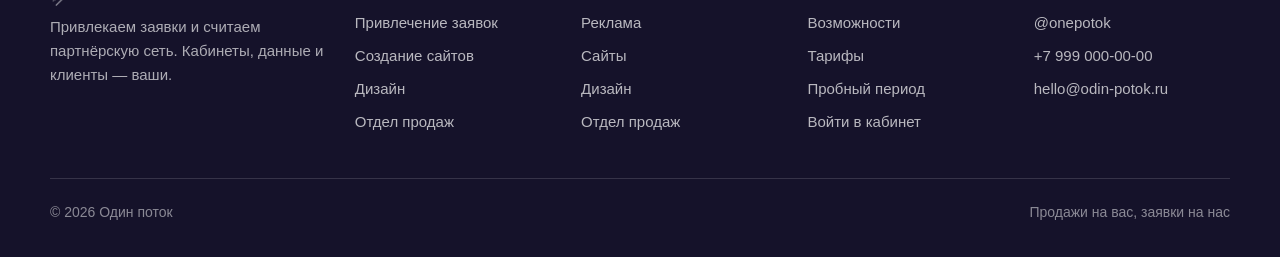
==== commit 9dd3fa82: "Полоска ниш больше не множится при пересборке Старая очистка искала блок по классу без «wrap» и регу" ====
--- a/agency.html
+++ b/agency.html
@@ -31,14 +31,6 @@
          data-pick="Реклама идёт, заявок мало|Рекламы пока нет|Меняем подрядчика|Нужна сквозная аналитика|Пока просто посоветоваться"></div>
   </div>
 
-  <div class="wrap nst rise">
-    <span class="nst__t">Я занимаюсь:</span>
-    <div class="nst__row"><a class="nst__i" href="n-remont.html">Ремонт</a><a class="nst__i" href="n-mebel.html">Мебель</a><a class="nst__i" href="n-okna.html">Окна и двери</a><a class="nst__i" href="n-stroika.html">Строительство</a><a class="nst__i" href="n-medicina.html">Клиники</a><a class="nst__i" href="n-b2b.html">B2B-услуги</a><a class="nst__i" href="n-avto.html">Автоуслуги</a><a class="nst__i" href="n-nedvizhimost.html">Недвижимость</a></div>
-  </div>
-  <div class="wrap nst rise">
-    <span class="nst__t">Я занимаюсь:</span>
-    <div class="nst__row"><a class="nst__i" href="n-remont.html">Ремонт</a><a class="nst__i" href="n-mebel.html">Мебель</a><a class="nst__i" href="n-okna.html">Окна и двери</a><a class="nst__i" href="n-stroika.html">Строительство</a><a class="nst__i" href="n-medicina.html">Клиники</a><a class="nst__i" href="n-b2b.html">B2B-услуги</a><a class="nst__i" href="n-avto.html">Автоуслуги</a><a class="nst__i" href="n-nedvizhimost.html">Недвижимость</a></div>
-  </div>
   <div class="wrap nst rise">
     <span class="nst__t">Я занимаюсь:</span>
     <div class="nst__row"><a class="nst__i" href="n-remont.html">Ремонт</a><a class="nst__i" href="n-mebel.html">Мебель</a><a class="nst__i" href="n-okna.html">Окна и двери</a><a class="nst__i" href="n-stroika.html">Строительство</a><a class="nst__i" href="n-medicina.html">Клиники</a><a class="nst__i" href="n-b2b.html">B2B-услуги</a><a class="nst__i" href="n-avto.html">Автоуслуги</a><a class="nst__i" href="n-nedvizhimost.html">Недвижимость</a></div>
